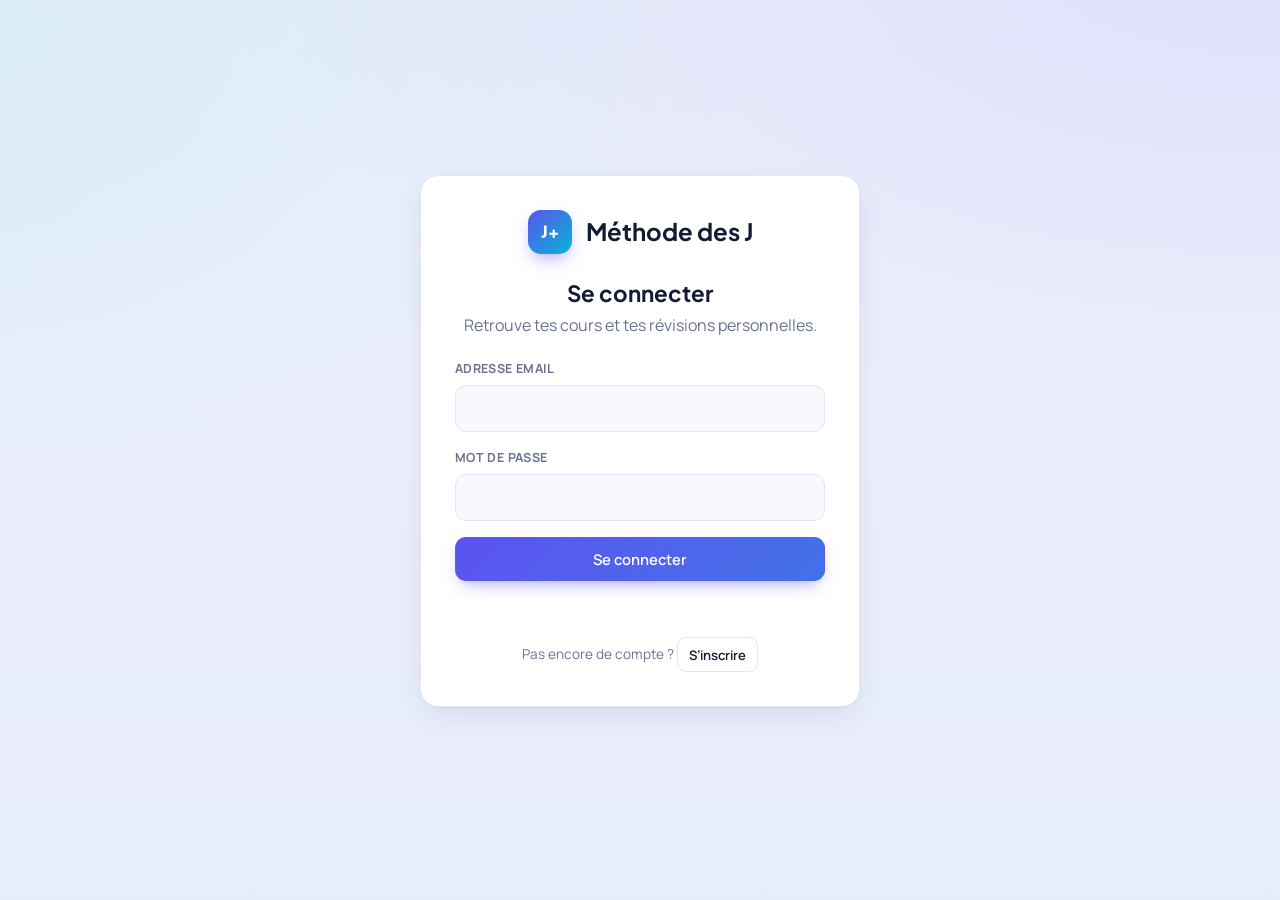
==== index.html @ d7f654e8 "Add files via upload" ====
<!DOCTYPE html>
<html lang="fr">
<head>
<meta charset="utf-8">
<meta name="viewport" content="width=device-width, initial-scale=1">
<meta name="color-scheme" content="light dark">
<meta name="description" content="Révise tes cours avec la méthode des J : J1, J3, J7, J14, J30, dans un espace personnel sécurisé.">
<title>Méthode des J — Planificateur de révisions</title>
<link rel="manifest" href="manifest.json">
<meta name="theme-color" content="#4f46e5">
<meta name="apple-mobile-web-app-capable" content="yes">
<meta name="apple-mobile-web-app-status-bar-style" content="default">
<meta name="apple-mobile-web-app-title" content="Méthode des J">
<link rel="apple-touch-icon" href="icon-192.png">
<link rel="icon" href="icon-192.png">
<style>
  /* ============ Fonts ============ */
  @import url('https://fonts.googleapis.com/css2?family=Plus+Jakarta+Sans:wght@400;500;600;700;800&family=Manrope:wght@400;500;600;700&display=swap');

  /* ============ Design tokens ============ */
  :root{
    --bg:#eef1f9;
    --bg-grad-a:#eef1fb;
    --bg-grad-b:#e7ecfb;
    --card:#ffffff;
    --card-soft:#f8f9fe;
    --ink:#141a33;
    --muted:#6b7290;
    --line:#e4e7f3;
    --brand:#5b53f0;
    --brand2:#06b6d4;
    --brand-ink:#ffffff;
    --brand-soft:#eeecff;
    --ok:#059669;
    --ok-bg:#d9f7ea;
    --warn:#b45309;
    --warn-bg:#fef1d6;
    --danger:#e11d48;
    --danger-bg:#ffe4e9;
    --radius:18px;
    --radius-sm:12px;
    --shadow:0 1px 2px rgba(30,32,80,.04), 0 10px 30px -8px rgba(30,32,80,.12);
    --shadow-lg:0 20px 45px -15px rgba(40,35,120,.28);
    --font-display:"Plus Jakarta Sans",system-ui,-apple-system,"Segoe UI",Roboto,Arial,sans-serif;
    --font-body:"Manrope",system-ui,-apple-system,"Segoe UI",Roboto,Arial,sans-serif;
  }

  [data-theme="dark"] {
    --bg:#0a0e1c; --bg-grad-a:#0a0e1c; --bg-grad-b:#121835; --card:#141a33; --card-soft:#181f3f;
    --ink:#eef0fb; --muted:#98a0c4; --line:#262e52;
    --brand:#8b85ff; --brand2:#22d3ee; --brand-ink:#0a0e1c; --brand-soft:#1c2350;
    --ok:#34d399; --ok-bg:#0d3a2c;
    --warn:#fbbf24; --warn-bg:#3a2a06;
    --danger:#fb7185; --danger-bg:#3d0f1e;
    --shadow:0 1px 2px rgba(0,0,0,.35), 0 14px 34px -10px rgba(0,0,0,.55);
    --shadow-lg:0 24px 55px -18px rgba(0,0,0,.65);
  }

  @media (prefers-color-scheme: dark){
    :root:not([data-theme="light"]):not([data-theme="examnight"]){
      --bg:#0a0e1c; --bg-grad-a:#0a0e1c; --bg-grad-b:#121835; --card:#141a33; --card-soft:#181f3f;
      --ink:#eef0fb; --muted:#98a0c4; --line:#262e52;
      --brand:#8b85ff; --brand2:#22d3ee; --brand-ink:#0a0e1c; --brand-soft:#1c2350;
      --ok:#34d399; --ok-bg:#0d3a2c;
      --warn:#fbbf24; --warn-bg:#3a2a06;
      --danger:#fb7185; --danger-bg:#3d0f1e;
      --shadow:0 1px 2px rgba(0,0,0,.35), 0 14px 34px -10px rgba(0,0,0,.55);
      --shadow-lg:0 24px 55px -18px rgba(0,0,0,.65);
    }
  }

  /* Thème "Nuit d'examen" — très sombre, presque sans bleu, tons chauds ambrés pour ménager les yeux tard le soir */
  [data-theme="examnight"] {
    --bg:#140f0a; --bg-grad-a:#140f0a; --bg-grad-b:#1d150d; --card:#201810; --card-soft:#281e13;
    --ink:#f4e6d2; --muted:#b39a7c; --line:#3a2c1c;
    --brand:#e8925a; --brand2:#e0b23a; --brand-ink:#1a0f05; --brand-soft:#3a2513;
    --ok:#9ac95a; --ok-bg:#243a12;
    --warn:#ffb54d; --warn-bg:#3d2705;
    --danger:#f0685f; --danger-bg:#3d1712;
    --shadow:0 1px 2px rgba(0,0,0,.4), 0 14px 34px -10px rgba(0,0,0,.6);
    --shadow-lg:0 24px 55px -18px rgba(0,0,0,.7);
  }

  /* ============ Base ============ */
  *{box-sizing:border-box}
  html,body{margin:0;padding:0}
  body{
    background:
      radial-gradient(1100px 520px at 100% -10%, color-mix(in srgb, var(--brand) 12%, transparent), transparent),
      radial-gradient(900px 500px at -10% 0%, color-mix(in srgb, var(--brand2) 10%, transparent), transparent),
      linear-gradient(180deg, var(--bg-grad-a), var(--bg-grad-b));
    background-attachment:fixed;
    color:var(--ink);
    font:16px/1.55 var(--font-body);
    -webkit-text-size-adjust:100%;
    min-height:100vh;
    overflow-x: hidden;
  }
  h1,h2,h3{margin:0;line-height:1.2;font-family:var(--font-display)}
  a{color:var(--brand)}
  .wrap{max-width:1100px;margin:0 auto;padding:20px}
  .card{
    background:var(--card);border:1px solid var(--line);border-radius:var(--radius);
    box-shadow:var(--shadow);padding:22px;margin-bottom:18px;
    transition:box-shadow .25s ease, transform .25s ease;
  }
  .muted{color:var(--muted)}
  .small{font-size:.85rem}
  .hide{display:none !important}

  /* ============ Header ============ */
  header.top{
    display:flex;flex-wrap:wrap;gap:12px;align-items:center;justify-content:space-between;
    padding:6px 4px 22px;
  }
  .brand{display:flex;align-items:center;gap:14px}
  .logo{
    width:44px;height:44px;border-radius:13px;flex:none;
    background:linear-gradient(135deg,var(--brand),var(--brand2));
    display:grid;place-items:center;color:#fff;font-weight:800;font-size:1.05rem;
    font-family:var(--font-display);
    box-shadow:0 8px 18px -6px color-mix(in srgb, var(--brand) 60%, transparent);
  }
  header.top h1{font-size:1.3rem;font-weight:800;letter-spacing:-.01em}
  header.top p{margin:2px 0 0;color:var(--muted);font-size:.88rem}

  /* ============ Buttons ============ */
  button{font:inherit;cursor:pointer}
  .btn{
    border:1px solid var(--line);background:var(--card);color:var(--ink);
    padding:.6rem 1rem;border-radius:11px;font-weight:600;font-size:.92rem;
    transition:.15s transform ease,.15s filter ease,.15s box-shadow ease,.15s background-color ease,.15s border-color ease;
  }
  .btn:hover{filter:brightness(.97);transform:translateY(-1px);box-shadow:0 6px 14px -8px rgba(20,20,50,.25)}
  .btn:active{transform:translateY(0px);box-shadow:none}
  .btn.primary{
    background:linear-gradient(135deg,var(--brand),color-mix(in srgb, var(--brand) 70%, var(--brand2)));
    color:var(--brand-ink);border-color:transparent;
    box-shadow:0 8px 18px -8px color-mix(in srgb, var(--brand) 65%, transparent);
  }
  .btn.primary:hover{filter:brightness(1.05)}
  .btn.ok{background:var(--ok);color:#fff;border-color:transparent}
  .btn.ghost{background:transparent;box-shadow:none}
  .btn.ghost:hover{background:var(--card-soft)}
  .btn.small{padding:.4rem .7rem;font-size:.82rem;border-radius:9px}
  .btn.danger{color:var(--danger);border-color:color-mix(in srgb, var(--danger) 35%, var(--line))}
  .btn.danger:hover{background:var(--danger-bg)}

  /* ============ Side Menu (refonte) ============ */
  .side-menu-overlay{
    position:fixed;inset:0;background:rgba(10,12,30,.55);backdrop-filter:blur(3px);z-index:1040;
    opacity:0;transition:opacity .3s ease;
  }
  .side-menu-overlay.show{opacity:1}

  .side-menu{
    position:fixed;top:0;left:0;bottom:0;width:308px;max-width:86vw;
    background:linear-gradient(180deg, color-mix(in srgb, var(--brand) 8%, var(--card)), var(--card) 210px);
    border-right:1px solid var(--line);
    z-index:1050;transform:translateX(-100%);transition:transform .32s cubic-bezier(.4,0,.2,1);
    display:flex;flex-direction:column;box-shadow:var(--shadow-lg);
  }
  .side-menu.open{transform:translateX(0)}

  .side-menu-header{display:flex;justify-content:space-between;align-items:center;gap:10px;padding:18px 16px 12px}
  .side-menu-header .menu-brand{display:flex;align-items:center;gap:10px;font-family:var(--font-display);font-weight:800;font-size:1rem}
  .side-menu-header .logo{width:34px;height:34px;border-radius:11px;font-size:.85rem}

  .menu-user{
    display:flex;align-items:center;gap:11px;margin:0 16px 12px;padding:10px 12px;
    border:1px solid var(--line);border-radius:14px;background:var(--card-soft);
  }
  .menu-avatar{
    width:36px;height:36px;border-radius:50%;flex:none;display:grid;place-items:center;
    background:linear-gradient(135deg,var(--brand),var(--brand2));color:#fff;
    font-weight:800;font-family:var(--font-display);
  }
  .menu-user-meta{min-width:0}
  .menu-user-role{font-size:.66rem;font-weight:800;letter-spacing:.08em;text-transform:uppercase;color:var(--muted)}

  .side-menu-content{padding:0 14px 10px;display:flex;flex-direction:column;gap:4px;overflow-y:auto;flex:1}
  .menu-section-label{
    font-size:.66rem;font-weight:800;letter-spacing:.1em;text-transform:uppercase;color:var(--muted);
    margin:14px 0 4px;padding-left:8px;
  }
  .side-menu-content .menu-section-label:first-child{margin-top:2px}

  .menu-btn{
    width:100%;text-align:left;display:flex;align-items:center;justify-content:flex-start;gap:11px;
    padding:10px 11px;border-radius:12px;border-color:transparent;background:transparent;
    font-weight:600;font-size:.93rem;box-shadow:none;
  }
  .menu-btn:hover{background:var(--card-soft);border-color:var(--line);transform:none;filter:none;box-shadow:none}
  .menu-btn:active{transform:scale(.99)}
  .menu-btn[disabled]{opacity:.6;cursor:default}
  .menu-btn.primary{
    background:linear-gradient(135deg,var(--brand),color-mix(in srgb,var(--brand) 70%,var(--brand2)));
    color:var(--brand-ink);border-color:transparent;
  }
  .menu-btn.primary:hover{filter:brightness(1.05);border-color:transparent}
  /* Les libellés/icônes ne doivent jamais intercepter le clic (boutons gérés par délégation) */
  .menu-btn > span{pointer-events:none}
  .menu-icon{
    flex:none;width:30px;height:30px;border-radius:9px;display:grid;place-items:center;
    background:var(--brand-soft);font-size:.95rem;line-height:1;
  }
  .menu-btn.primary .menu-icon{background:rgba(255,255,255,.22)}
  .menu-label{flex:1;min-width:0;overflow:hidden;text-overflow:ellipsis;white-space:nowrap}
  .menu-pill{
    flex:none;font-size:.64rem;font-weight:800;padding:.15rem .5rem;border-radius:999px;
    background:var(--line);color:var(--muted);letter-spacing:.02em;
  }
  .menu-pill.warn{background:var(--warn-bg);color:var(--warn)}
  .side-menu-footer{padding:10px 14px 18px;border-top:1px solid var(--line)}
  .menu-divider{border:none;border-top:1px solid var(--line);margin:8px 0}

  /* ============ Mode vacances / pause ============ */
  .vacation-banner{
    display:flex;align-items:center;gap:14px;flex-wrap:wrap;
    border:1px solid transparent;border-radius:var(--radius);
    background:linear-gradient(135deg,var(--warn-bg),color-mix(in srgb,var(--warn-bg) 50%,var(--card)));
    color:var(--warn);padding:14px 16px;margin-bottom:18px;box-shadow:var(--shadow);
  }
  .vacation-banner .vac-emoji{font-size:1.6rem;line-height:1}
  .vacation-banner .vac-text{flex:1;min-width:180px}
  .vacation-banner .vac-title{font-family:var(--font-display);font-weight:800;font-size:1rem}
  .vacation-banner .vac-sub{font-size:.85rem;font-weight:600;opacity:.92}
  .vac-modal-card{max-width:440px;text-align:left}
  .vac-info{
    border:1px solid var(--line);background:var(--card-soft);border-radius:var(--radius-sm);
    padding:12px 14px;font-size:.85rem;color:var(--muted);line-height:1.55;
  }
  .vac-active-box{
    background:var(--warn-bg);color:var(--warn);border-radius:var(--radius-sm);
    padding:14px;font-weight:700;margin-bottom:14px;line-height:1.5;
  }

  /* ============ Form ============ */
  form{display:grid;gap:14px;grid-template-columns:repeat(auto-fit,minmax(180px,1fr));align-items:end}
  label{display:block;font-size:.78rem;font-weight:700;color:var(--muted);margin-bottom:6px;text-transform:uppercase;letter-spacing:.03em}
  input[type=text],input[type=email],input[type=password],input[type=date],input[type=url],input[type=number],textarea,select{
    width:100%;padding:.65rem .8rem;border:1.5px solid var(--line);border-radius:11px;
    background:var(--card-soft);color:var(--ink);font:inherit;
    transition:border-color .15s ease, background-color .15s ease;
  }
  input[type=text]:hover,input[type=email]:hover,input[type=password]:hover,input[type=date]:hover,input[type=url]:hover,textarea:hover,select:hover{border-color:color-mix(in srgb, var(--brand) 35%, var(--line))}
  input:focus,textarea:focus,select:focus,button:focus-visible{outline:2px solid var(--brand);outline-offset:2px;border-color:var(--brand)}
  .form-actions{grid-column:1/-1;display:flex;gap:10px;flex-wrap:wrap}

  /* ============ Stats ============ */
  .stats{display:grid;grid-template-columns:repeat(auto-fit,minmax(140px,1fr));gap:12px}
  .stat{
    padding:14px 16px;border:1px solid var(--line);border-radius:var(--radius-sm);background:var(--card-soft);
    transition:transform .2s ease;
  }
  .stat:hover{transform:translateY(-2px)}
  .stat b{display:block;font-size:1.7rem;font-family:var(--font-display);font-weight:800;
    background:linear-gradient(135deg,var(--brand),var(--brand2));-webkit-background-clip:text;background-clip:text;color:transparent}
  .stat span{font-size:.8rem;color:var(--muted);font-weight:600}
  .stat.stat-accent{background:var(--brand-soft);border-color:transparent}
  .stat.stat-accent b{background:linear-gradient(135deg,var(--ok),var(--brand2));-webkit-background-clip:text;background-clip:text;color:transparent}

  .progress-bar-wrap{margin-top:16px;background:var(--card-soft);border-radius:999px;height:11px;overflow:hidden;border:1px solid var(--line)}
  .progress-bar-fill{background:linear-gradient(90deg,var(--brand),var(--brand2));height:100%;width:0%;transition:width .5s cubic-bezier(.4,0,.2,1);border-radius:999px}

  .weekly-goal{margin-top:18px;padding-top:16px;border-top:1px solid var(--line)}
  .weekly-goal-head{display:flex;flex-wrap:wrap;gap:8px;align-items:center;justify-content:space-between;font-size:.92rem;font-weight:600}
  input.weekly-goal-input{width:64px;display:inline-block;padding:.25rem .4rem;text-align:center;font-weight:700}

  /* ============ Sections & lists ============ */
  .section-head{display:flex;flex-wrap:wrap;gap:10px;align-items:center;justify-content:space-between;margin-bottom:14px}
  .section-head h2{font-size:1.08rem;font-weight:800;letter-spacing:-.01em}

  .item{
    display:flex;flex-wrap:wrap;gap:10px;align-items:center;justify-content:space-between;
    padding:13px 14px;border:1px solid var(--line);border-radius:var(--radius-sm);margin-bottom:10px;background:var(--card-soft);
    transition:transform .2s ease, opacity .2s ease, background-color .3s ease, box-shadow .2s ease;
  }
  .item:hover{box-shadow:0 6px 16px -10px rgba(20,20,60,.25)}
  .item.just-done{
    animation: pulseDone .4s ease;
    background-color: var(--ok-bg);
  }
  @keyframes pulseDone{
    0%{ transform: scale(1); }
    50%{ transform: scale(1.02); }
    100%{ transform: scale(1); }
  }

  .item.done{opacity:.7}
  .item .title{font-weight:700}
  .item .sub{color:var(--muted);font-size:.85rem;display:flex;align-items:center;gap:6px;flex-wrap:wrap;margin-top:3px}
  .item .actions{display:flex;gap:8px;flex-wrap:wrap}

  .tag{
    display:inline-block;padding:3px 9px;border-radius:999px;font-size:.72rem;font-weight:800;
    background:var(--line);color:var(--ink);letter-spacing:.01em;
  }
  .tag.today{background:linear-gradient(135deg,var(--brand),var(--brand2));color:var(--brand-ink)}
  .tag.over{background:var(--danger-bg);color:var(--danger)}
  .tag.done{background:var(--ok-bg);color:var(--ok)}
  .tag.subject{background:var(--brand-soft);border:1px solid transparent;color:var(--brand);font-weight:700}
  .tag.diff-easy{background:var(--ok-bg);color:var(--ok)}
  .tag.diff-hard{background:var(--danger-bg);color:var(--danger)}

  .resource-link{
    display:inline-flex;align-items:center;gap:4px;font-size:.8rem;color:var(--brand);font-weight:600;
    text-decoration:none;background:var(--brand-soft);padding:3px 8px;border-radius:8px;border:1px solid transparent;
  }
  .resource-link:hover{filter:brightness(.96)}

  .empty{
    border:1.5px dashed var(--line);border-radius:var(--radius-sm);padding:26px 18px;text-align:center;color:var(--muted);
    background:var(--card-soft);font-weight:600;
  }

  /* ============ Course rows & Notes ============ */
  .course{border:1px solid var(--line);border-radius:var(--radius-sm);padding:14px;margin-bottom:14px;background:var(--card-soft);transition:box-shadow .2s ease}
  .course:hover{box-shadow:0 8px 20px -12px rgba(20,20,60,.25)}
  .course:last-child{margin-bottom:0}
  .course-head{display:flex;flex-wrap:wrap;gap:10px;align-items:center;justify-content:space-between}
  .schedule{display:flex;flex-wrap:wrap;gap:8px;margin-top:12px}
  .slot{
    display:flex;flex-direction:column;gap:2px;min-width:104px;
    border:1px solid var(--line);border-radius:11px;padding:8px 10px;background:var(--card);
    transition:transform .15s ease, box-shadow .15s ease;
  }
  .slot:hover{transform:translateY(-2px);box-shadow:0 6px 14px -8px rgba(20,20,60,.25)}
  .slot b{font-size:.72rem;letter-spacing:.03em;text-transform:uppercase;color:var(--muted)}
  .slot span{font-size:.82rem;color:var(--ink);font-weight:600}
  .slot.done{background:var(--ok-bg);border-color:transparent}
  .slot.done b,.slot.done span{color:var(--ok)}
  .slot.today{background:linear-gradient(135deg,var(--brand),var(--brand2));border-color:transparent}
  .slot.today b,.slot.today span{color:var(--brand-ink)}
  .slot.over{background:var(--danger-bg);border-color:transparent}
  .slot.over b,.slot.over span{color:var(--danger)}
  .slot button{margin-top:4px}

  .course-notes-box {
    margin-top: 12px;
  }
  .course-notes-box textarea {
    resize: vertical;
    min-height: 54px;
    font-size: 0.85rem;
  }

  /* ============ Heatmap d'activité ============ */
  .heatmap{
    display:grid;
    grid-template-rows:repeat(7,1fr);
    grid-auto-flow:column;
    grid-auto-columns:16px;
    gap:4px;
    overflow-x:auto;
    padding-bottom:6px;
  }
  .heatmap-cell{
    width:16px;height:16px;border-radius:5px;
    background:var(--card-soft);border:1px solid var(--line);
    transition:transform .12s ease;
    display:inline-block;
  }
  .heatmap-cell:hover{transform:scale(1.25)}
  .heatmap-cell.lvl-0{background:var(--card-soft)}
  .heatmap-cell.lvl-1{background:color-mix(in srgb, var(--ok) 25%, var(--card-soft));border-color:transparent}
  .heatmap-cell.lvl-2{background:color-mix(in srgb, var(--ok) 50%, var(--card-soft));border-color:transparent}
  .heatmap-cell.lvl-3{background:color-mix(in srgb, var(--ok) 75%, var(--card-soft));border-color:transparent}
  .heatmap-cell.lvl-4{background:var(--ok);border-color:transparent}
  .heatmap-legend{display:flex;align-items:center;gap:4px;margin-top:4px}
  .heatmap-legend .heatmap-cell{width:12px;height:12px}

  /* Variante de couleur pour la heatmap du temps Pomodoro (même grille, teinte "brand") */
  .heatmap-cell.pomo-lvl-0{background:var(--card-soft)}
  .heatmap-cell.pomo-lvl-1{background:color-mix(in srgb, var(--brand) 25%, var(--card-soft));border-color:transparent}
  .heatmap-cell.pomo-lvl-2{background:color-mix(in srgb, var(--brand) 50%, var(--card-soft));border-color:transparent}
  .heatmap-cell.pomo-lvl-3{background:color-mix(in srgb, var(--brand) 75%, var(--card-soft));border-color:transparent}
  .heatmap-cell.pomo-lvl-4{background:var(--brand);border-color:transparent}

  /* ============ Accordéon (menu déroulant) — case Activité ============ */
  .accordion{padding:0;overflow:hidden}
  .accordion > .accordion-summary{
    cursor:pointer;list-style:none;padding:22px;margin:0;
    display:flex;align-items:center;gap:10px;flex-wrap:wrap;
  }
  .accordion > .accordion-summary h2{flex:1;min-width:120px}
  .accordion > .accordion-summary::-webkit-details-marker{display:none}
  .accordion > .accordion-summary::marker{content:""}
  .accordion > .accordion-summary:hover{background:var(--card-soft)}
  .accordion-chevron{
    flex:none;color:var(--muted);font-size:1.1rem;line-height:1;
    transition:transform .2s ease;
  }
  .accordion[open] .accordion-chevron{transform:rotate(180deg)}
  .accordion-body{padding:0 22px 22px}
  .activity-block + .activity-block{margin-top:20px;padding-top:18px;border-top:1px solid var(--line)}
  .activity-block h3{font-size:.95rem;font-weight:800;letter-spacing:-.01em}

  /* ============ Calendrier en temps réel & Événements ============ */
  .calendar-grid {
    display: grid;
    grid-template-columns: repeat(7, minmax(0, 1fr));
    gap: 8px;
  }
  .cal-day-cell {
    border: 1px solid var(--line);
    border-radius: var(--radius-sm);
    padding: 8px;
    background: var(--card-soft);
    min-height: 88px;
    text-align: left;
    transition:border-color .15s ease;
  }
  .cal-day-cell.is-today {
    border-color: var(--brand);
    box-shadow: 0 0 0 2px color-mix(in srgb, var(--brand) 35%, transparent);
    background:var(--brand-soft);
  }
  .cal-badge {
    font-size: 10px;
    font-weight:600;
    background: var(--card);
    border: 1px solid var(--line);
    padding: 2px 5px;
    border-radius: 6px;
    margin-top: 3px;
    display: block;
    overflow: hidden;
    text-overflow: ellipsis;
    white-space: nowrap;
  }
  .cal-badge.special {
    background: var(--warn-bg);
    color: var(--warn);
    border-color: transparent;
    font-weight: 800;
  }

  /* Modal style */
  .modal-overlay {
    position: fixed; inset: 0; background: rgba(10,12,30,0.55); backdrop-filter: blur(3px);
    display: grid; place-items: center; z-index: 1000; padding: 16px;
    animation: fadeIn .15s ease;
  }
  @keyframes fadeIn{ from{opacity:0} to{opacity:1} }
  .modal-card {
    background: var(--card); border: 1px solid var(--line);
    border-radius: var(--radius); padding: 22px; width: 100%; max-width: 420px;
    box-shadow: var(--shadow-lg);
    animation: modalPop .2s cubic-bezier(.4,0,.2,1);
  }
  @keyframes modalPop{ from{opacity:0; transform:translateY(8px) scale(.98)} to{opacity:1; transform:translateY(0) scale(1)} }

  .filters{display:flex;flex-wrap:wrap;gap:8px;align-items:center}
  input.search-input{flex:1 1 200px;width:auto;min-width:160px;max-width:320px;padding:.5rem .8rem;margin:0}

  .confirm-modal-card{max-width:380px;text-align:left}
  .chip{
    border:1px solid var(--line);background:var(--card);color:var(--muted);
    padding:.35rem .8rem;border-radius:999px;font-size:.8rem;font-weight:700;
    transition:.15s all ease;
  }
  .chip:hover{border-color:color-mix(in srgb, var(--brand) 40%, var(--line))}
  .chip[aria-pressed="true"]{background:linear-gradient(135deg,var(--brand),var(--brand2));color:var(--brand-ink);border-color:transparent}

  .toolbar{display:flex;flex-wrap:wrap;gap:10px;align-items:center}
  .notif-status{font-size:.85rem;color:var(--muted)}
  footer{color:var(--muted);font-size:.85rem;padding:14px 0 32px;text-align:center}

  .auth-screen{
    min-height:100vh;display:grid;place-items:center;padding:24px;
  }
  .auth-card{width:min(440px,100%);padding:34px}
  .auth-card .brand{justify-content:center;margin-bottom:26px}
  .auth-card form{display:grid;grid-template-columns:1fr;gap:16px}
  .auth-card h2{text-align:center;margin-bottom:6px;font-size:1.4rem}
  .auth-card .auth-intro{text-align:center;margin:0 0 22px}
  .auth-switch{text-align:center;margin:20px 0 0}
  .auth-message{min-height:24px;text-align:center;margin:12px 0 0;color:var(--danger);font-weight:600}
  .user-email{max-width:190px;overflow:hidden;text-overflow:ellipsis;white-space:nowrap}

  /* ============ Pomodoro ============ */
  .pomo-card{max-width:340px;text-align:center;position:relative;overflow:hidden;transition:box-shadow .4s ease}
  .pomo-mode{font-weight:800;font-size:.85rem;letter-spacing:.06em;text-transform:uppercase;color:var(--muted);margin-bottom:8px;position:relative;z-index:2}
  .pomo-ring-wrap{position:relative;width:220px;height:220px;margin:4px auto 6px;display:grid;place-items:center}
  .pomo-ring-wrap svg{position:absolute;inset:0;width:100%;height:100%;transform:rotate(-90deg)}
  .pomo-ring-bg{fill:none;stroke:var(--line);stroke-width:8}
  .pomo-ring-progress{
    fill:none;stroke-width:8;stroke-linecap:round;
    stroke:var(--brand);
    transition:stroke-dashoffset .35s linear, stroke .3s ease;
    filter:drop-shadow(0 0 6px color-mix(in srgb, var(--brand) 55%, transparent));
  }
  .pomo-time{font-size:3.6rem;font-weight:800;font-variant-numeric:tabular-nums;margin:6px 0 4px;transition:color .3s ease;font-family:var(--font-display);position:relative;z-index:2}
  .pomo-time.work{color:var(--brand)}
  .pomo-time.short-break{color:var(--ok)}
  .pomo-time.long-break{color:var(--warn)}
  .pomo-ring-wrap.short-break .pomo-ring-progress{stroke:var(--ok);filter:drop-shadow(0 0 6px color-mix(in srgb, var(--ok) 55%, transparent))}
  .pomo-ring-wrap.long-break .pomo-ring-progress{stroke:var(--warn);filter:drop-shadow(0 0 6px color-mix(in srgb, var(--warn) 55%, transparent))}
  .pomo-cycles{color:var(--muted);font-size:.85rem;margin-bottom:18px;font-weight:600;position:relative;z-index:2}

  /* Halo tournant + pulsation quand le minuteur tourne */
  .pomo-card.pomo-running::before{
    content:"";position:absolute;inset:-60%;z-index:0;pointer-events:none;
    background:conic-gradient(from 0deg, var(--brand), var(--brand2), var(--ok), var(--brand));
    opacity:.16;animation:pomoSpin 6s linear infinite;
  }
  [data-theme="dark"] .pomo-card.pomo-running::before, [data-theme="examnight"] .pomo-card.pomo-running::before{ opacity:.28; }
  .pomo-card.pomo-running .pomo-ring-wrap{animation:pomoPulse 1.6s ease-in-out infinite}
  @keyframes pomoSpin{ from{ transform:rotate(0deg);} to{ transform:rotate(360deg);} }
  @keyframes pomoPulse{
    0%,100%{ transform:scale(1); }
    50%{ transform:scale(1.035); }
  }
  .pomo-controls{display:flex;gap:8px;justify-content:center;margin-bottom:20px;flex-wrap:wrap}
  .pomo-settings{display:grid;grid-template-columns:1fr 1fr;gap:12px;text-align:left;border-top:1px solid var(--line);padding-top:16px}
  .pomo-settings label{font-size:.72rem;color:var(--muted);display:block;margin-bottom:4px}
  .pomo-settings input{width:100%}
  .pomo-title-field{margin-bottom:14px}
  .pomo-title-field input{width:100%;text-align:center;font-weight:600}
  .sr-only{position:absolute;width:1px;height:1px;padding:0;margin:-1px;overflow:hidden;clip:rect(0,0,0,0);white-space:nowrap;border:0}

  /* ============ Mini-widget Pomodoro flottant ============ */
  .pomo-mini{
    position:fixed; right:18px; bottom:18px; z-index:1010;
    display:flex; flex-direction:column; align-items:center; justify-content:center; gap:0;
    width:64px; height:64px; border-radius:50%; border:none; padding:0;
    background:var(--card); color:var(--ink);
    box-shadow:var(--shadow-lg); border:2px solid var(--brand);
    cursor:pointer; transition:transform .18s ease, box-shadow .18s ease;
  }
  .pomo-mini:hover{ transform:translateY(-2px) scale(1.04); }
  .pomo-mini:active{ transform:translateY(0) scale(.98); }
  .pomo-mini.short-break{ border-color:var(--ok); }
  .pomo-mini.long-break{ border-color:var(--warn); }
  .pomo-mini.pomo-mini-running{ animation:pomoMiniPulse 1.8s ease-in-out infinite; }
  @keyframes pomoMiniPulse{
    0%,100%{ box-shadow:var(--shadow-lg), 0 0 0 0 color-mix(in srgb, var(--brand) 35%, transparent); }
    50%{ box-shadow:var(--shadow-lg), 0 0 0 8px transparent; }
  }
  .pomo-mini-emoji{ font-size:1.05rem; line-height:1; }
  .pomo-mini-time{ font-size:.66rem; font-weight:800; font-variant-numeric:tabular-nums; font-family:var(--font-display); margin-top:1px; }
  @media (max-width:560px){
    .pomo-mini{ width:56px; height:56px; right:14px; bottom:14px; }
    .pomo-mini-emoji{ font-size:.95rem; }
    .pomo-mini-time{ font-size:.6rem; }
  }

  /* ============ Modale d'alerte Pomodoro (pause / fin) ============ */
  .pomo-alert-card{ max-width:380px; text-align:center; }
  .pomo-alert-emoji{ font-size:2.6rem; margin-bottom:6px; }
  .pomo-alert-card h2{ font-size:1.15rem; margin-bottom:6px; }
  .pomo-alert-card p{ margin:0; }

  /* ============ Historique Pomodoro ============ */
  .pomo-history-list{ display:flex; flex-direction:column; gap:8px; max-height:340px; overflow-y:auto; }
  .pomo-history-empty{ color:var(--muted); font-size:.9rem; text-align:center; padding:18px 0; }
  .pomo-history-item{
    display:flex; align-items:center; justify-content:space-between; gap:10px;
    padding:10px 12px; border:1px solid var(--line); border-radius:var(--radius-sm); background:var(--card-soft);
  }
  .pomo-history-item .pomo-history-type{ display:flex; align-items:center; gap:8px; font-weight:700; font-size:.88rem; }
  .pomo-history-item .pomo-history-when{ font-size:.78rem; color:var(--muted); }
  .pomo-history-badge{
    font-size:.72rem; font-weight:800; padding:.2rem .55rem; border-radius:999px;
    background:var(--brand-soft); color:var(--brand);
  }
  .pomo-history-badge.short-break, .pomo-history-badge.long-break{ background:var(--ok-bg); color:var(--ok); }
  .pomo-history-badge.long-break{ background:var(--warn-bg); color:var(--warn); }

  /* ============ Flashcards ============ */
  .flash-modal-card{max-width:480px;text-align:left}
  .flash-tabs{display:flex;gap:8px;margin-bottom:14px}
  .flash-tabs .chip{flex:1;text-align:center}
  .flash-empty{border:1.5px dashed var(--line);border-radius:var(--radius-sm);padding:22px 14px;text-align:center;color:var(--muted);font-weight:600;font-size:.9rem}
  .flash-import-row{display:flex;justify-content:flex-end;margin-bottom:8px}
  .flash-import-hint{font-size:.74rem;color:var(--muted);margin:0 0 14px;line-height:1.5}
  .flash-import-hint code{background:var(--card-soft);padding:.05rem .32rem;border-radius:4px;font-size:.72rem}

  .flash-progress{display:flex;justify-content:space-between;align-items:center;margin-bottom:10px;font-size:.8rem;color:var(--muted);font-weight:700}
  .flash-stage{perspective:1200px;height:200px;margin-bottom:14px;touch-action:pan-y}
  .flash-card{position:relative;width:100%;height:100%;cursor:pointer;transform-style:preserve-3d;transition:transform .45s cubic-bezier(.4,0,.2,1);touch-action:pan-y}
  .flash-card.flipped{transform:rotateY(180deg)}
  .flash-face{
    position:absolute;inset:0;backface-visibility:hidden;border-radius:var(--radius-sm);
    border:1px solid var(--line);background:var(--card-soft);
    display:flex;flex-direction:column;align-items:center;justify-content:center;
    padding:20px;text-align:center;gap:8px;overflow-y:auto;
  }
  .flash-face .flash-label{font-size:.7rem;font-weight:800;letter-spacing:.05em;text-transform:uppercase;color:var(--muted)}
  .flash-face .flash-text{font-size:1.05rem;font-weight:700;line-height:1.4;white-space:pre-wrap}
  .flash-face.back{transform:rotateY(180deg);background:var(--brand-soft)}
  .flash-face.back .flash-text{color:var(--brand);font-weight:600}
  .flash-hint{text-align:center;color:var(--muted);font-size:.78rem;margin:-6px 0 14px}
  .flash-review-controls{display:flex;gap:8px;justify-content:center;margin-bottom:4px;flex-wrap:wrap}
  .flash-mastery-badge{font-size:.72rem;font-weight:700;color:var(--muted)}
  .flash-grade-controls{display:flex;gap:8px;flex-wrap:wrap;justify-content:center;margin-bottom:14px}
  .flash-grade-btn{flex:1;min-width:90px;max-width:150px;font-weight:800}

  .flash-list{display:flex;flex-direction:column;gap:8px;max-height:280px;overflow-y:auto;margin-bottom:14px}
  .flash-list-item{border:1px solid var(--line);border-radius:var(--radius-sm);padding:10px 12px;background:var(--card-soft)}
  .flash-list-item .flash-q{font-weight:700;font-size:.88rem}
  .flash-list-item .flash-a{color:var(--muted);font-size:.82rem;margin-top:2px}
  .flash-list-item .flash-meta{color:var(--muted);font-size:.72rem;margin-top:6px;font-weight:600}
  .flash-list-item .actions{display:flex;gap:6px;margin-top:8px}
  .flash-form{display:grid;gap:10px;border-top:1px solid var(--line);padding-top:14px}

  .course-flash-btn{position:relative}

  /* ============ Sprint avant contrôle ============ */
  .sprint-modal-card{max-width:480px;text-align:left}
  .sprint-form-grid{display:grid;gap:14px}
  .sprint-summary{border:1px solid var(--line);border-radius:var(--radius-sm);background:var(--brand-soft);padding:14px;margin-bottom:16px}
  .sprint-summary-title{font-family:var(--font-display);font-weight:800;font-size:1.05rem;color:var(--brand)}
  .sprint-summary-meta{color:var(--muted);font-size:.82rem;margin-top:4px;font-weight:600}
  .sprint-plan{display:flex;flex-direction:column;gap:10px;max-height:420px;overflow-y:auto}
  .sprint-day{border:1px solid var(--line);border-radius:var(--radius-sm);padding:12px 14px;background:var(--card-soft)}
  .sprint-day-head{display:flex;justify-content:space-between;align-items:center;margin-bottom:4px}
  .sprint-day-date{font-size:.72rem;font-weight:800;text-transform:uppercase;letter-spacing:.03em;color:var(--muted)}
  .sprint-day-title{font-family:var(--font-display);font-weight:800;font-size:.95rem;margin-bottom:6px}
  .sprint-day-tasks{margin:0;padding-left:20px;color:var(--ink);font-size:.86rem;line-height:1.6}
  .sprint-day-tasks li{margin-bottom:2px}

  /* ============ Récap du jour ============ */
  .recap-modal-card{max-width:360px;text-align:center}
  .recap-body{text-align:left}
  .recap-date{text-align:center;color:var(--muted);font-weight:700;font-size:.86rem;margin:0 0 6px;text-transform:capitalize}
  .recap-stats{display:flex;flex-direction:column}
  .recap-stat{display:flex;align-items:center;gap:12px;font-size:.95rem;padding:12px 4px;border-bottom:1px solid var(--line)}
  .recap-stat:last-child{border-bottom:none}
  .recap-stat b{font-family:var(--font-display);font-size:1.15rem}
  .recap-icon{font-size:1.4rem;line-height:1;width:1.6em;text-align:center;flex-shrink:0}
  .recap-line{display:flex;align-items:center;gap:10px;font-size:1rem;padding:12px 4px;border-bottom:1px solid var(--line)}
  .recap-line:last-child{border-bottom:none}
  .recap-line b{font-family:var(--font-display);font-size:1.15rem}
  .recap-empty{color:var(--muted);text-align:center;padding:14px 4px;font-weight:600}
  .recap-msg{text-align:center;color:var(--brand);font-weight:700;font-size:.9rem;margin:14px 0 2px}

  /* ============ Modale Explication ============ */
  .info-modal-card{max-width:640px;max-height:82vh;overflow-y:auto;text-align:left}
  .info-modal-card h3{margin:20px 0 6px;font-size:1.02rem;font-weight:800}
  .info-modal-card h3:first-of-type{margin-top:6px}
  .info-modal-card p, .info-modal-card li{color:var(--ink);font-size:.94rem;line-height:1.6}
  .info-modal-card ul{margin:4px 0;padding-left:20px}
  .info-modal-card .info-source{margin-top:18px;padding-top:14px;border-top:1px solid var(--line);font-size:.82rem;color:var(--muted)}

  /* ============ Toast & Confettis ============ */
  #toasts{position:fixed;left:0;right:0;bottom:20px;display:grid;gap:8px;justify-items:center;pointer-events:none;padding:0 12px;z-index:999}
  .toast{
    background:var(--ink);color:var(--bg);padding:.65rem 1rem;border-radius:11px;font-size:.9rem;font-weight:600;
    box-shadow:var(--shadow-lg);max-width:90vw;animation: fadeInUp .25s ease;
  }
  @keyframes fadeInUp{
    from{ opacity:0; transform:translateY(10px); }
    to{ opacity:1; transform:translateY(0); }
  }

  ::-webkit-scrollbar{width:10px;height:10px}
  ::-webkit-scrollbar-track{background:transparent}
  ::-webkit-scrollbar-thumb{background:var(--line);border-radius:999px}

  @media (max-width:560px){
    .wrap{padding:14px}
    .card{padding:16px}
    .item{align-items:flex-start}
    .item .actions{width:100%}
    .slot{flex:1 1 44%}
    .calendar-grid { grid-template-columns: repeat(1, minmax(0, 1fr)); }
    .pomo-time{font-size:3rem}
    .pomo-ring-wrap{width:180px;height:180px}
    .flash-stage{height:220px}
  }
</style>
</head>
<body>
<div id="bootErrorBanner" style="display:none;position:fixed;inset:0;z-index:9999;background:#1c0d14;color:#ffe4e9;font:600 15px/1.5 system-ui,sans-serif;padding:24px;text-align:center;">
  <div style="max-width:480px;margin:15vh auto 0;">
    ⚠️ L'application n'a pas pu se charger.<br><br>
    Le plus souvent, ça arrive quand la page est ouverte directement en double-cliquant sur le fichier (adresse commençant par <code>file://</code>) au lieu d'être ouverte via son adresse web (<code>http://</code> ou <code>https://</code>), ou quand la connexion internet est coupée : la page a besoin du réseau pour charger la partie « comptes et sauvegarde ».<br><br>
    Ouvre plutôt l'adresse en ligne du site (ou lance un petit serveur local si tu testes le fichier), puis recharge la page.
  </div>
</div>
<script>
  // Garde-fou : si le module principal (comptes/sauvegarde) n'a pas démarré après
  // quelques secondes, on affiche un message clair plutôt qu'une page muette.
  setTimeout(function(){
    if (!window.__appBooted) {
      var b = document.getElementById("bootErrorBanner");
      if (b) b.style.display = "block";
    }
  }, 6000);
</script>
<main id="authScreen" class="auth-screen">
  <section class="card auth-card" aria-labelledby="authTitle">
    <div class="brand"><div class="logo" aria-hidden="true">J+</div><h1>Méthode des J</h1></div>
    <h2 id="authTitle">Se connecter</h2>
    <p id="authIntro" class="auth-intro muted">Retrouve tes cours et tes révisions personnelles.</p>
    <form id="authForm">
      <div><label for="authEmail">Adresse email</label><input id="authEmail" type="email" autocomplete="email" required></div>
      <div><label for="authPassword">Mot de passe</label><input id="authPassword" type="password" autocomplete="current-password" minlength="6" required></div>
      <button id="authSubmit" type="submit" class="btn primary">Se connecter</button>
    </form>
    <p id="authMessage" class="auth-message small" role="status" aria-live="polite"></p>
    <p class="auth-switch small muted"><span id="authSwitchText">Pas encore de compte ?</span> <button id="authSwitch" class="btn ghost small" type="button">S’inscrire</button></p>
  </section>
</main>
<div id="appShell" class="wrap hide">

  <header class="top">
    <div class="brand">
      <button id="menuToggle" class="btn ghost" aria-label="Ouvrir le menu" style="font-size: 1.3rem; padding: 0.2rem 0.6rem;">☰</button>
      <div class="logo" aria-hidden="true">J+</div>
      <div>
        <h1>Méthode des J</h1>
        <p id="todayLabel">—</p>
      </div>
    </div>
  </header>

  <!-- ============ MENU LATÉRAL ============ -->
  <div id="sideMenuOverlay" class="side-menu-overlay hide"></div>
  <nav id="sideMenu" class="side-menu" aria-label="Menu principal">
    <div class="side-menu-header">
      <div class="menu-brand"><div class="logo" aria-hidden="true">J+</div><span>Méthode des J</span></div>
      <button id="closeMenuBtn" class="btn ghost small" aria-label="Fermer le menu">✕</button>
    </div>

    <div class="menu-user">
      <div class="menu-avatar" id="userAvatar" aria-hidden="true">?</div>
      <div class="menu-user-meta">
        <div class="menu-user-role">Connecté</div>
        <span id="userEmail" class="small muted user-email"></span>
      </div>
    </div>

    <div class="side-menu-content">
      <div class="menu-section-label">Travailler</div>
      <button id="openPomoBtn" class="btn menu-btn"><span class="menu-icon">🍅</span><span class="menu-label">Pomodoro</span></button>
      <button id="openSprintBtn" class="btn menu-btn"><span class="menu-icon">🏁</span><span class="menu-label">Sprint avant contrôle</span></button>
      <button id="openDailyRecapBtn" class="btn menu-btn"><span class="menu-icon">📅</span><span class="menu-label">Récap du jour</span></button>

      <div class="menu-section-label">Planning</div>
      <button id="openEventModalBtn" class="btn menu-btn primary"><span class="menu-icon">📌</span><span class="menu-label">Ajouter un événement</span></button>
      <button id="openVacationBtn" class="btn menu-btn"><span class="menu-icon">🌴</span><span class="menu-label">Mode vacances / pause</span><span class="menu-pill" id="vacationPill">Off</span></button>
      <button id="notifBtn" class="btn menu-btn"><span class="menu-icon">🔔</span><span class="menu-label">Activer les rappels</span></button>

      <div class="menu-section-label">Mon espace</div>
      <button id="themeBtn" class="btn menu-btn"><span class="menu-icon">🌓</span><span class="menu-label">Thème auto</span></button>
      <button id="exportBtn" class="btn menu-btn" title="Télécharger mes données"><span class="menu-icon">⬇️</span><span class="menu-label">Exporter mes données</span></button>
      <button id="importBtn" class="btn menu-btn" title="Charger un fichier exporté"><span class="menu-icon">⬆️</span><span class="menu-label">Importer un fichier</span></button>
      <button id="installBtn" class="btn menu-btn hide"><span class="menu-icon">📲</span><span class="menu-label">Installer l'application</span></button>

      <div class="menu-section-label">Aide</div>
      <button id="openMethodInfoBtn" class="btn menu-btn"><span class="menu-icon">📖</span><span class="menu-label">Explication Méthode J</span></button>
    </div>

    <div class="side-menu-footer">
      <button id="logoutBtn" class="btn menu-btn" style="color:var(--danger)"><span class="menu-icon" style="background:var(--danger-bg)">⏻</span><span class="menu-label">Déconnexion</span></button>
    </div>
  </nav>

  <!-- Bandeau « mode vacances » -->
  <div id="vacationBanner" class="vacation-banner hide">
    <span class="vac-emoji" aria-hidden="true">🌴</span>
    <div class="vac-text">
      <div class="vac-title">Mode vacances activé</div>
      <div class="vac-sub" id="vacationBannerSub">—</div>
    </div>
    <button id="vacationResumeBtn" class="btn small">▶ Reprendre maintenant</button>
  </div>

  <p id="iosHint" class="small muted hide" style="margin:-8px 0 16px">
    📱 Sur iPhone/iPad : ouvre ce site dans <strong>Safari</strong>, appuie sur <strong>Partager</strong> puis
    <strong>« Sur l'écran d'accueil »</strong>. C'est nécessaire pour que les notifications fonctionnent sur iOS.
  </p>

  <!-- ============ Ajouter un cours ============ -->
  <details class="card accordion" id="addCourseAccordion">
    <summary class="accordion-summary" aria-labelledby="hForm">
      <h2 id="hForm">➕ Ajouter un cours</h2>
      <span class="small muted">J1 · J3 · J7 · J14 · J30 générés automatiquement</span>
      <span class="accordion-chevron" aria-hidden="true">▾</span>
    </summary>
    <div class="accordion-body">
    <form id="courseForm" autocomplete="off">
      <div>
        <label for="courseName">Nom du cours</label>
        <input id="courseName" name="courseName" type="text" placeholder="Ex. Dérivées et limites" required maxlength="120">
      </div>
      <div>
        <label for="courseSubject">Matière</label>
        <input id="courseSubject" name="courseSubject" type="text" list="subjectsList" placeholder="Ex. Maths" maxlength="60">
        <datalist id="subjectsList"></datalist>
      </div>
      <div>
        <label for="courseLink">Lien ou ressource (Optionnel)</label>
        <input id="courseLink" name="courseLink" type="url" placeholder="https://notion.so/... ou PDF" maxlength="255">
      </div>
      <div>
        <label for="courseStart">Date de début (J0)</label>
        <input id="courseStart" name="courseStart" type="date" required>
      </div>
      <div>
        <label for="courseExclude">Exclure un jour de la semaine (optionnel)</label>
        <select id="courseExclude" name="courseExclude">
          <option value="">Aucun</option>
          <option value="1">Lundi</option>
          <option value="2">Mardi</option>
          <option value="3">Mercredi</option>
          <option value="4">Jeudi</option>
          <option value="5">Vendredi</option>
          <option value="6">Samedi</option>
          <option value="0">Dimanche</option>
        </select>
        <span class="small muted">Une révision prévue ce jour-là sera décalée au lendemain.</span>
      </div>
      <div>
        <label for="courseDuration">Durée estimée par révision (minutes)</label>
        <input id="courseDuration" name="courseDuration" type="number" min="1" max="600" step="1" placeholder="15">
      </div>
      <div>
        <label for="courseDifficulty">Difficulté ressentie</label>
        <select id="courseDifficulty" name="courseDifficulty">
          <option value="easy">🟢 Facile</option>
          <option value="normal" selected>🟡 Normal</option>
          <option value="hard">🔴 Difficile</option>
        </select>
      </div>
      <div class="form-actions">
        <button type="submit" class="btn primary">Ajouter le cours</button>
        <button type="reset" class="btn ghost">Effacer</button>
      </div>
    </form>
    </div>
  </details>

  <!-- ============ Stats & Progression ============ -->
  <details class="card accordion" id="statsAccordion" open>
    <summary class="accordion-summary" aria-label="Statistiques">
      <h2>📊 Vue d'ensemble</h2>
      <span class="small muted">Mise à jour en continu</span>
      <span class="accordion-chevron" aria-hidden="true">▾</span>
    </summary>
    <div class="accordion-body">
    <div class="stats">
      <div class="stat"><b id="statDue">0</b><span>À réviser aujourd'hui</span></div>
      <div class="stat"><b id="statOver">0</b><span>En retard</span></div>
      <div class="stat"><b id="statDone">0</b><span>Révisions validées</span></div>
      <div class="stat"><b id="statRate">0%</b><span>Complétion globale</span></div>
      <div class="stat"><b id="statWeek">0%</b><span>Succès (7 derniers jours)</span></div>
      <div class="stat stat-accent"><b id="statStreak">0</b><span>🔥 Jours de suite</span></div>
      <div class="stat stat-accent"><b id="statTimeSpent">0 min</b><span>⏱ Temps total révisé</span></div>
    </div>
    <div class="progress-bar-wrap">
      <div id="progressBar" class="progress-bar-fill"></div>
    </div>

    <div class="weekly-goal" id="weeklyGoalBox">
      <div class="weekly-goal-head">
        <span>🎯 Objectif hebdo : <b id="weeklyGoalValue">0 min</b> sur <input id="weeklyGoalInput" type="number" min="10" max="4000" step="5" class="weekly-goal-input" aria-label="Objectif hebdomadaire en minutes"> min</span>
        <span class="small muted" id="weeklyGoalPct">0%</span>
      </div>
      <div class="progress-bar-wrap" style="margin-top:8px">
        <div id="weeklyGoalBar" class="progress-bar-fill"></div>
      </div>
    </div>
    </div>
  </details>

  <!-- ============ Aujourd'hui ============ -->
  <details class="card accordion" id="todayAccordion" open>
    <summary class="accordion-summary" aria-labelledby="hToday">
      <h2 id="hToday">📌 À réviser aujourd'hui</h2>
      <span id="todayDate" class="small muted"></span>
      <span class="accordion-chevron" aria-hidden="true">▾</span>
    </summary>
    <div class="accordion-body">
    <div id="todayList"></div>
    </div>
  </details>

  <!-- ============ Calendrier en temps réel ============ -->
  <details class="card accordion" id="calendarAccordion">
    <summary class="accordion-summary" aria-labelledby="hCalendar">
      <h2 id="hCalendar">📅 Calendrier en temps réel (14 prochains jours)</h2>
      <span class="accordion-chevron" aria-hidden="true">▾</span>
    </summary>
    <div class="accordion-body">
    <div id="realtimeCalendar" class="calendar-grid"></div>
    </div>
  </details>

  <!-- ============ Activité (heatmaps façon GitHub) — révisions & Pomodoro ============ -->
  <details class="card accordion" id="activityAccordion">
    <summary class="accordion-summary" aria-labelledby="hActivity">
      <h2 id="hActivity">🔥 Activité (révisions & Pomodoro)</h2>
      <span class="accordion-chevron" aria-hidden="true">▾</span>
    </summary>
    <div class="accordion-body">
      <div class="activity-block">
        <div class="section-head" style="margin-bottom:8px">
          <h3>📚 Révisions</h3>
          <span id="streakLabel" class="small muted"></span>
        </div>
        <div id="activityHeatmap" class="heatmap"></div>
        <div class="heatmap-legend small muted">
          <span>Moins</span>
          <span class="heatmap-cell lvl-0"></span>
          <span class="heatmap-cell lvl-1"></span>
          <span class="heatmap-cell lvl-2"></span>
          <span class="heatmap-cell lvl-3"></span>
          <span class="heatmap-cell lvl-4"></span>
          <span>Plus</span>
        </div>
      </div>

      <div class="activity-block">
        <div class="section-head" style="margin-bottom:8px">
          <h3>⏱️ Temps de concentration (Pomodoro)</h3>
          <span id="pomoHeatmapLabel" class="small muted"></span>
        </div>
        <div id="pomoHeatmap" class="heatmap"></div>
        <div class="heatmap-legend small muted">
          <span>Moins</span>
          <span class="heatmap-cell pomo-lvl-0"></span>
          <span class="heatmap-cell pomo-lvl-1"></span>
          <span class="heatmap-cell pomo-lvl-2"></span>
          <span class="heatmap-cell pomo-lvl-3"></span>
          <span class="heatmap-cell pomo-lvl-4"></span>
          <span>Plus</span>
        </div>
      </div>
    </div>
  </details>

  <!-- ============ Toutes mes révisions ============ -->
  <details class="card accordion" id="allRevisionsAccordion">
    <summary class="accordion-summary" aria-labelledby="hAll">
      <h2 id="hAll">🗓 Toutes mes révisions & Notes</h2>
      <span class="accordion-chevron" aria-hidden="true">▾</span>
    </summary>
    <div class="accordion-body">
    <div class="filters" id="filters" style="margin-bottom:14px">
      <input id="courseSearchInput" type="text" class="search-input" placeholder="🔎 Rechercher un cours…" aria-label="Rechercher un cours" maxlength="120">
      <select id="subjectFilter" class="chip" aria-label="Filtrer par matière" style="appearance:auto">
        <option value="all">Toutes les matières</option>
      </select>
      <button class="chip" data-filter="all" aria-pressed="true">Tout</button>
      <button class="chip" data-filter="pending" aria-pressed="false">À venir</button>
      <button class="chip" data-filter="done" aria-pressed="false">Faites</button>
    </div>
    <div id="allList"></div>
    </div>
  </details>

  <!-- ============ Danger zone ============ -->
  <details class="card accordion" id="dataAccordion">
    <summary class="accordion-summary" aria-labelledby="hData">
      <h2 id="hData">🗂 Mes données</h2>
      <span class="small muted" id="syncStatus">Chargement de votre espace…</span>
      <span class="accordion-chevron" aria-hidden="true">▾</span>
    </summary>
    <div class="accordion-body">
    <div class="toolbar">
      <button id="resetDoneBtn" class="btn small">↺ Repartir de zéro (décocher toutes les révisions)</button>
      <button id="clearBtn" class="btn small danger">🗑 Tout supprimer</button>
      <span id="notifStatus" class="notif-status"></span>
    </div>
    </div>
  </details>

  <footer>Méthode des J — tes révisions, synchronisées dans ton espace personnel.</footer>
</div>

<!-- Modal Événement spécial -->
<div id="eventModal" class="modal-overlay hide" aria-hidden="true" data-close="closeEventModal">
  <div class="modal-card">
    <div class="section-head" style="margin-bottom:8px">
      <h2>📌 Ajouter un événement spécial</h2>
      <button id="closeEventModal" class="btn ghost small">✕</button>
    </div>
    <form id="eventForm" style="grid-template-columns: 1fr;">
      <div>
        <label for="eventName">Titre de l'événement</label>
        <input id="eventName" type="text" placeholder="Ex. Examen Blanc / Concours" required maxlength="100">
      </div>
      <div>
        <label for="eventDate">Date</label>
        <input id="eventDate" type="date" required>
      </div>
      <div class="form-actions" style="margin-top:8px">
        <button type="submit" class="btn primary">Enregistrer</button>
      </div>
    </form>
  </div>
</div>

<!-- Modal Mode vacances / pause -->
<div id="vacationModal" class="modal-overlay hide" aria-hidden="true" data-close="closeVacationModal">
  <div class="modal-card vac-modal-card">
    <div class="section-head" style="margin-bottom:8px">
      <h2>🌴 Mode vacances / pause</h2>
      <button id="closeVacationModal" class="btn ghost small">✕</button>
    </div>

    <div id="vacationInactiveView">
      <p class="muted" style="margin-top:0">Suspends tes rappels le temps des vacances. À la reprise, toutes les révisions <strong>non faites</strong> sont automatiquement décalées du nombre de jours de pause : tu gardes ton planning et l'espacement entre les J.</p>
      <div style="margin-bottom:14px">
        <label for="vacationEndDate">Date de reprise prévue (optionnel)</label>
        <input id="vacationEndDate" type="date">
        <span class="small muted">Laisse vide pour reprendre manuellement quand tu veux.</span>
      </div>
      <div class="vac-info">🔕 Pendant la pause : aucune notification, aucune révision affichée « en retard ».<br>✅ À la reprise : décalage automatique des échéances restantes.<br>📱 Réglage propre à cet appareil (comme les réglages Pomodoro).</div>
      <div class="form-actions" style="margin-top:16px">
        <button type="button" id="vacationStartBtn" class="btn primary">🌴 Activer le mode vacances</button>
      </div>
    </div>

    <div id="vacationActiveView" class="hide">
      <div class="vac-active-box" id="vacationActiveInfo"></div>
      <div class="vac-info">À la reprise, les révisions encore à faire seront décalées d'autant de jours que la pause a duré (les jours exclus du planning restent respectés).</div>
      <div class="form-actions" style="margin-top:16px">
        <button type="button" id="vacationResumeBtn2" class="btn primary">▶ Reprendre les révisions</button>
        <button type="button" id="vacationCancelBtn" class="btn ghost danger">Annuler la pause (sans décaler)</button>
      </div>
    </div>
  </div>
</div>

<!-- Modal Modifier un cours -->
<div id="courseEditModal" class="modal-overlay hide" aria-hidden="true" data-close="closeCourseEditModal">
  <div class="modal-card" style="max-width:460px;text-align:left">
    <div class="section-head" style="margin-bottom:8px">
      <h2>✎ Modifier le cours</h2>
      <button id="closeCourseEditModal" class="btn ghost small">✕</button>
    </div>
    <input type="hidden" id="editCourseId" value="">
    <div style="display:grid;gap:12px">
      <div>
        <label for="editCourseName">Nom du cours</label>
        <input id="editCourseName" type="text" maxlength="120">
      </div>
      <div>
        <label for="editCourseSubject">Matière</label>
        <input id="editCourseSubject" type="text" list="subjectsList" maxlength="60">
      </div>
      <div>
        <label for="editCourseLink">Lien ou ressource</label>
        <input id="editCourseLink" type="url" maxlength="255">
      </div>
      <div>
        <label for="editCourseStart">Date de début (J0)</label>
        <input id="editCourseStart" type="date">
      </div>
      <div>
        <label for="editCourseExclude">Jour de la semaine exclu</label>
        <select id="editCourseExclude">
          <option value="">Aucun</option>
          <option value="1">Lundi</option>
          <option value="2">Mardi</option>
          <option value="3">Mercredi</option>
          <option value="4">Jeudi</option>
          <option value="5">Vendredi</option>
          <option value="6">Samedi</option>
          <option value="0">Dimanche</option>
        </select>
      </div>
      <div>
        <label for="editCourseDuration">Durée estimée par révision (minutes)</label>
        <input id="editCourseDuration" type="number" min="1" max="600" step="1">
      </div>
      <div>
        <label for="editCourseDifficulty">Difficulté ressentie</label>
        <select id="editCourseDifficulty">
          <option value="easy">🟢 Facile</option>
          <option value="normal">🟡 Normal</option>
          <option value="hard">🔴 Difficile</option>
        </select>
      </div>
      <p class="small muted" style="margin:0">Changer la date J0 ou le jour exclu recalcule les échéances J1 → J30 ; les révisions déjà validées restent cochées.</p>
      <div class="form-actions">
        <button type="button" id="courseEditSaveBtn" class="btn primary">✓ Enregistrer</button>
        <button type="button" id="courseEditCancelBtn" class="btn ghost">Annuler</button>
      </div>
    </div>
  </div>
</div>

<!-- Modal Pomodoro -->
<div id="pomoModal" class="modal-overlay hide" aria-hidden="true" data-close="closePomoModal">
  <div class="modal-card pomo-card" id="pomoCard">
    <div class="section-head" style="margin-bottom:8px">
      <h2>🍅 Pomodoro</h2>
      <div style="display:flex;gap:6px">
        <button id="openPomoHistoryBtn" class="btn ghost small" title="Historique">🕘</button>
        <button id="closePomoModal" class="btn ghost small">✕</button>
      </div>
    </div>
    <div class="pomo-title-field">
      <label for="pomoTitle" class="sr-only">Titre de la session</label>
      <input id="pomoTitle" type="text" placeholder="Titre de la session (ex : Réviser Droit constit)" maxlength="80">
    </div>
    <div class="pomo-mode" id="pomoModeLabel">Travail</div>
    <div class="pomo-ring-wrap work" id="pomoRingWrap">
      <svg viewBox="0 0 120 120">
        <circle class="pomo-ring-bg" cx="60" cy="60" r="52"></circle>
        <circle class="pomo-ring-progress" id="pomoRingProgress" cx="60" cy="60" r="52"></circle>
      </svg>
      <div class="pomo-time work" id="pomoTime">25:00</div>
    </div>
    <div class="pomo-cycles" id="pomoCycles">0 session(s) terminée(s)</div>
    <div class="pomo-controls">
      <button id="pomoStartPause" class="btn primary">▶ Démarrer</button>
      <button id="pomoStop" class="btn danger">⏹ Stop</button>
      <button id="pomoReset" class="btn ghost">↺ Réinitialiser</button>
      <button id="pomoSkip" class="btn ghost">⏭ Passer</button>
    </div>
    <div class="pomo-settings">
      <div><label for="pomoWork">Travail (min)</label><input id="pomoWork" type="number" min="1" max="180" step="1"></div>
      <div><label for="pomoShort">Pause courte (min)</label><input id="pomoShort" type="number" min="1" max="60" step="1"></div>
      <div><label for="pomoLong">Pause longue (min)</label><input id="pomoLong" type="number" min="1" max="90" step="1"></div>
      <div><label for="pomoCyclesBefore">Sessions avant pause longue</label><input id="pomoCyclesBefore" type="number" min="1" max="12" step="1"></div>
    </div>
  </div>
</div>

<!-- Mini-widget Pomodoro flottant (visible quand le minuteur tourne, pour accéder aux cours) -->
<button id="pomoMiniWidget" class="pomo-mini hide" type="button" title="Rouvrir le minuteur Pomodoro" aria-label="Rouvrir le minuteur Pomodoro">
  <span class="pomo-mini-emoji">🍅</span>
  <span class="pomo-mini-time" id="pomoMiniTime">25:00</span>
</button>

<!-- Modale d'alerte Pomodoro (pause démarrée / travail repris) -->
<div id="pomoAlertModal" class="modal-overlay hide" aria-hidden="true" data-close="pomoAlertLater">
  <div class="modal-card pomo-alert-card" id="pomoAlertCard">
    <div class="pomo-alert-emoji" id="pomoAlertEmoji">🔔</div>
    <h2 id="pomoAlertTitle">Titre</h2>
    <p class="muted" id="pomoAlertMessage">Message</p>
    <div class="pomo-controls" style="margin-top:18px">
      <button id="pomoAlertLater" class="btn ghost">Plus tard</button>
      <button id="pomoAlertStart" class="btn primary">Démarrer</button>
    </div>
  </div>
</div>

<!-- Modale Historique Pomodoro -->
<div id="pomoHistoryModal" class="modal-overlay hide" aria-hidden="true" data-close="closePomoHistoryModal">
  <div class="modal-card" style="max-width:420px;text-align:left">
    <div class="section-head" style="margin-bottom:8px">
      <h2>🕘 Historique Pomodoro</h2>
      <button id="closePomoHistoryModal" class="btn ghost small">✕</button>
    </div>
    <div id="pomoHistoryList" class="pomo-history-list"></div>
    <div class="form-actions" style="margin-top:14px">
      <button id="clearPomoHistoryBtn" class="btn danger small">Effacer l'historique</button>
    </div>
  </div>
</div>

<!-- Modal Flashcards -->
<div id="flashModal" class="modal-overlay hide" aria-hidden="true" data-close="closeFlashModal">
  <div class="modal-card flash-modal-card" id="flashModalCard">
    <div class="section-head" style="margin-bottom:8px">
      <h2 id="flashModalTitle">🗂 Flashcards</h2>
      <button id="closeFlashModal" class="btn ghost small">✕</button>
    </div>
    <div class="flash-tabs">
      <button type="button" class="chip" id="flashTabReview" aria-pressed="true">🔁 Réviser</button>
      <button type="button" class="chip" id="flashTabManage" aria-pressed="false">✎ Gérer les cartes</button>
    </div>

    <div id="flashReviewView">
      <div id="flashReviewEmpty" class="flash-empty hide">Ajoute des cartes question / réponse (onglet « Gérer les cartes ») pour réviser ce cours en mode flashcards.</div>
      <div id="flashReviewBody">
        <div class="flash-progress">
          <span id="flashProgressLabel">1 / 1</span>
          <span id="flashMasteryBadge" class="flash-mastery-badge"></span>
        </div>
        <div class="flash-stage" id="flashStage">
          <div class="flash-card" id="flashCard">
            <div class="flash-face front">
              <span class="flash-label">Question</span>
              <span class="flash-text" id="flashFrontText"></span>
            </div>
            <div class="flash-face back">
              <span class="flash-label">Réponse</span>
              <span class="flash-text" id="flashBackText"></span>
            </div>
          </div>
        </div>
        <p class="flash-hint" id="flashHint">Touche la carte pour la retourner · glisse ← → (ou boutons) pour naviguer</p>
        <div class="flash-grade-controls hide" id="flashGradeControls">
          <button type="button" id="flashGradeAgain" class="btn danger flash-grade-btn">😵 Encore</button>
          <button type="button" id="flashGradeHard" class="btn flash-grade-btn">😐 Difficile</button>
          <button type="button" id="flashGradeEasy" class="btn primary flash-grade-btn">✅ Facile</button>
        </div>
        <div class="flash-review-controls">
          <button type="button" id="flashPrev" class="btn ghost small">← Précédente</button>
          <button type="button" id="flashFlip" class="btn small">↺ Retourner</button>
          <button type="button" id="flashShuffle" class="btn ghost small">🔀 Mélanger</button>
          <button type="button" id="flashNext" class="btn small">Suivante →</button>
        </div>
      </div>
    </div>

    <div id="flashManageView" class="hide">
      <div class="flash-import-row">
        <button type="button" id="flashExportBtn" class="btn ghost small">⬇️ Exporter</button>
        <button type="button" id="flashImportBtn" class="btn ghost small">⬆️ Importer depuis un fichier</button>
        <input type="file" id="flashImportFile" accept=".csv,.tsv,.txt,.json,text/csv,text/plain,application/json" class="hide">
      </div>
      <p class="flash-import-hint">Envoie ton cours et demande à Gemini / Claude ou bien ChatGPT de te générer des flashcards en format JSON que tu pourras importer directement ici !</p>
      <div id="flashList" class="flash-list"></div>
      <form id="flashForm" class="flash-form">
        <div>
          <label for="flashQuestionInput">Question</label>
          <input id="flashQuestionInput" type="text" placeholder="Ex. Quelle est la dérivée de x² ?" maxlength="300" required>
        </div>
        <div>
          <label for="flashAnswerInput">Réponse</label>
          <input id="flashAnswerInput" type="text" placeholder="Ex. 2x" maxlength="500" required>
        </div>
        <input type="hidden" id="flashEditingId" value="">
        <div class="form-actions">
          <button type="submit" class="btn primary" id="flashSubmitBtn">+ Ajouter la carte</button>
          <button type="button" class="btn ghost hide" id="flashCancelEdit">Annuler la modification</button>
        </div>
      </form>
    </div>
  </div>
</div>

<!-- Modale Récap du jour -->
<div id="dailyRecapModal" class="modal-overlay hide" aria-hidden="true" data-close="closeDailyRecapModal">
  <div class="modal-card recap-modal-card">
    <div class="section-head" style="margin-bottom:8px">
      <h2>📅 Récap du jour</h2>
      <button id="closeDailyRecapModal" class="btn ghost small">✕</button>
    </div>
    <div id="dailyRecapBody" class="recap-body"></div>
  </div>
</div>

<!-- Modale Sprint avant contrôle -->
<div id="sprintModal" class="modal-overlay hide" aria-hidden="true" data-close="closeSprintModal">
  <div class="modal-card sprint-modal-card">
    <div class="section-head" style="margin-bottom:8px">
      <h2>🏁 Sprint avant contrôle</h2>
      <button id="closeSprintModal" class="btn ghost small">✕</button>
    </div>

    <div id="sprintForm">
      <p class="muted" style="margin-top:0">Choisis un cours et la date de ton contrôle : on te génère un planning condensé (méthode des J + Pomodoro + flashcards) réparti sur les jours restants.</p>
      <div class="sprint-form-grid">
        <div>
          <label for="sprintCourseSelect">Cours / chapitre</label>
          <select id="sprintCourseSelect"></select>
        </div>
        <div>
          <label for="sprintExamDate">Date du contrôle</label>
          <input id="sprintExamDate" type="date">
        </div>
      </div>
      <div class="form-actions" style="margin-top:16px">
        <button type="button" id="sprintGenerateBtn" class="btn primary">⚡ Générer le planning</button>
      </div>
    </div>

    <div id="sprintResult" class="hide">
      <div id="sprintSummary" class="sprint-summary"></div>
      <div id="sprintPlan" class="sprint-plan"></div>
      <div class="form-actions" style="margin-top:14px">
        <button type="button" id="sprintBackBtn" class="btn ghost small">← Modifier</button>
      </div>
    </div>
  </div>
</div>

<!-- Modal Explication Méthode J -->
<div id="methodInfoModal" class="modal-overlay hide" aria-hidden="true" data-close="closeMethodInfoModal">
  <div class="modal-card info-modal-card">
    <div class="section-head" style="margin-bottom:8px">
      <h2>📖 Explication de la Méthode des J</h2>
      <button id="closeMethodInfoModal" class="btn ghost small">✕</button>
    </div>

    <h3>🧠 Le principe</h3>
    <p>La méthode des J consiste à retravailler un cours plusieurs fois, à des moments précis exprimés en nombre de jours écoulés depuis la première fois où on l'a vu (ce jour de référence est appelé J0). J1 veut dire « le lendemain », J7 « une semaine plus tard », etc. Chaque relecture vient raviver le souvenir avant qu'il ne s'efface trop.</p>

    <h3>📉 Pourquoi ça marche : la courbe de l'oubli</h3>
    <p>Dès 1885, le psychologue Hermann Ebbinghaus a montré qu'une information tout juste apprise s'estompe très vite si on ne la retravaille pas, selon une courbe proche d'une décroissance exponentielle. Plus on attend avant de revoir un cours, plus on en a déjà perdu.</p>

    <h3>⏳ L'effet d'espacement</h3>
    <p>De très nombreuses études convergent : à volume de travail égal, mieux vaut répartir ses révisions dans le temps plutôt que tout revoir d'un bloc juste avant un contrôle (le fameux « bachotage »). Des séances courtes et régulières ancrent bien mieux les connaissances en mémoire à long terme.</p>

    <h3>📈 Des intervalles de plus en plus grands</h3>
    <p>L'astuce de la méthode des J est d'espacer de <em>plus en plus</em> les révisions au fil du temps — un peu comme les rappels de vaccin, eux aussi de plus en plus espacés. Une fois qu'un cours commence à bien s'ancrer, on peut attendre plus longtemps avant d'y revenir, ce qui libère du temps pour apprendre de nouvelles choses.</p>

    <h3>🗓 Les versions les plus courantes</h3>
    <ul>
      <li><b>Version classique</b> (celle utilisée par cette appli) : J0 · J1 · J3 · J7 · J14 · J30.</li>
      <li><b>Variante « week-end »</b> : J0 · J2 · J5 · J14 — pensée pour éviter que les révisions tombent toujours le même jour de la semaine que le cours, et pour alléger la première semaine.</li>
      <li><b>Version allégée</b> : J0 · J3 · J10 · J30 — moins de séances, à réserver aux cours plus simples ou secondaires.</li>
    </ul>

    <h3>⚠️ Les pièges à éviter</h3>
    <ul>
      <li>Le bachotage donne une <b>fausse impression d'efficacité</b> à court terme : l'oubli continue de faire son travail en coulisses, même si on a l'impression d'avoir tout retenu.</li>
      <li>Rater une échéance n'est pas grave : mieux vaut reprendre le planning là où il en est que tout recommencer à zéro.</li>
      <li>Le <b>moment</b> de la révision compte, mais sa <b>qualité</b> aussi : se re-tester activement (plutôt que relire passivement ses notes) reste le geste le plus efficace à chaque piqûre de rappel.</li>
      <li>Adapte l'intensité de tes révisions à l'importance réelle de chaque cours (coefficient, difficulté) plutôt que de traiter toutes les matières à l'identique.</li>
    </ul>

    <p class="info-source">Contenu reformulé à partir de l'article « Tout savoir sur la Méthode des J » — <a href="https://noubliejamais.fr/blog/tout-savoir-sur-la-methode-des-j/" target="_blank" rel="noopener">lire l'article complet sur noubliejamais.fr ↗</a></p>
  </div>
</div>

<!-- Modale de confirmation générique (remplace les confirm() natifs du navigateur) -->
<div id="confirmModal" class="modal-overlay hide" aria-hidden="true" data-close="confirmCancelBtn">
  <div class="modal-card confirm-modal-card">
    <p id="confirmMessage" style="margin:0 0 18px;font-weight:600"></p>
    <div class="form-actions" style="justify-content:flex-end">
      <button type="button" id="confirmCancelBtn" class="btn ghost">Annuler</button>
      <button type="button" id="confirmOkBtn" class="btn primary">Confirmer</button>
    </div>
  </div>
</div>

<input type="file" id="importFile" accept="application/json,.json" class="hide">
<div id="toasts" aria-live="polite"></div>

<script type="module">
import { createClient } from "https://esm.sh/@supabase/supabase-js@2";
"use strict";

/* ==========================================================================
   AUTHENTIFICATION — Supabase
   ⚠️ Remplace les deux valeurs ci-dessous par celles de TON projet :
   Dashboard Supabase → Project Settings → API → Project URL / anon public key
   ========================================================================== */
var SUPABASE_URL = "https://omnvpdvarfdczchocgro.supabase.co";
var SUPABASE_ANON_KEY = "eyJhbGciOiJIUzI1NiIsInR5cCI6IkpXVCJ9.eyJpc3MiOiJzdXBhYmFzZSIsInJlZiI6Im9tbnZwZHZhcmZkY3pjaG9jZ3JvIiwicm9sZSI6ImFub24iLCJpYXQiOjE3ODkwNjI1NjYsImV4cCI6MjEwNDYzODU2Nn0.-sC8t-4IJLgLe8ElaEYxjFEKBsR4Pr-MWHrDw4J41v0";
var supabase = createClient(SUPABASE_URL, SUPABASE_ANON_KEY);

function translateAuthError(msg){
  var m = String(msg || "");
  if (/Invalid login credentials/i.test(m)) return "Email ou mot de passe incorrect.";
  if (/User already registered/i.test(m)) return "Un compte existe déjà avec cet email.";
  if (/Password should be at least/i.test(m)) return "Le mot de passe doit contenir au moins 6 caractères.";
  if (/Email not confirmed/i.test(m)) return "Merci de confirmer ton email avant de te connecter (vérifie ta boîte mail).";
  if (/Unable to validate email address/i.test(m)) return "Adresse email invalide.";
  if (/rate limit/i.test(m)) return "Trop de tentatives, réessaie dans quelques minutes.";
  return m || "Authentification impossible.";
}

async function getUser(){
  var res = await supabase.auth.getSession();
  return res.data && res.data.session ? res.data.session.user : null;
}

async function login(email, password){
  var res = await supabase.auth.signInWithPassword({ email: email, password: password });
  if (res.error) throw res.error;
  return res.data.user;
}

async function signup(email, password){
  var res = await supabase.auth.signUp({ email: email, password: password });
  if (res.error) throw res.error;
  var user = res.data.user;
  if (user) user.emailVerified = !!res.data.session;
  return user;
}

function logout(){
  return supabase.auth.signOut();
}

async function handleAuthCallback(){
  // Supabase gère nativement les liens de confirmation / magic link (detectSessionInUrl).
  return null;
}

function onAuthChange(cb){
  supabase.auth.onAuthStateChange(function(event, session){
    if (event === "SIGNED_OUT") cb("logout", null);
    else if (session && session.user) cb("login", session.user);
  });
}

/* ==========================================================================
   MÉTHODE DES J — Application multi-utilisateur sécurisée
   ========================================================================== */

var currentUser = null;
var authMode = "login";

var META_CACHE_NAME = "methode-j-meta-v1";
var swRegistration = null;
var deferredInstallPrompt = null;
var OFFSETS = [1, 3, 7, 14, 30];
var WEEKDAY_NAMES = ["Dimanche", "Lundi", "Mardi", "Mercredi", "Jeudi", "Vendredi", "Samedi"];

var state = { courses: [], events: [], flashcards: {} };
var ui = { filter: "all", subject: "all", theme: "auto", search: "" };
var flashState = { courseId: null, cards: [], index: 0, flipped: false, mode: "review" };

/* ==========================================================================
   1. DATES & THEME
   ========================================================================== */
function pad2(n){ return (n < 10 ? "0" : "") + n; }
function toISO(d){ return d.getFullYear() + "-" + pad2(d.getMonth() + 1) + "-" + pad2(d.getDate()); }

function parseISO(s){
  if (typeof s !== "string") return null;
  var m = /^(\d{4})-(\d{2})-(\d{2})$/.exec(s.trim());
  if (!m) return null;
  var d = new Date(Number(m[1]), Number(m[2]) - 1, Number(m[3]), 0, 0, 0, 0);
  if (d.getFullYear() !== Number(m[1]) || d.getMonth() !== Number(m[2]) - 1 || d.getDate() !== Number(m[3])) return null;
  return d;
}

function addDays(iso, n){
  var d = parseISO(iso);
  if (!d) return null;
  d.setDate(d.getDate() + n);
  return toISO(d);
}

function diffDays(a, b){
  var da = parseISO(a), db = parseISO(b);
  if (!da || !db) return 0;
  return Math.round((db - da) / 86400000);
}

function todayISO(){ return toISO(new Date()); }

function formatDate(iso){
  var d = parseISO(iso);
  if (!d) return iso;
  try {
    return d.toLocaleDateString("fr-FR", { weekday:"short", day:"numeric", month:"short", year:"numeric" });
  } catch (e) {
    return iso;
  }
}

function relLabel(iso){
  var n = diffDays(todayISO(), iso);
  if (n === 0) return "aujourd'hui";
  if (n === 1) return "demain";
  if (n === -1) return "hier";
  if (n > 0) return "dans " + n + " jours";
  return "il y a " + Math.abs(n) + " jours";
}

var EXAM_NIGHT_START_HOUR = 21; // à partir de 21h
var EXAM_NIGHT_END_HOUR = 6;    // jusqu'à 6h du matin

function isExamNightHour(){
  var h = new Date().getHours();
  return h >= EXAM_NIGHT_START_HOUR || h < EXAM_NIGHT_END_HOUR;
}

function applyTheme(t){
  ui.theme = t;
  try { localStorage.setItem("theme", t); } catch(e){}
  if (t === "auto"){
    if (isExamNightHour()) document.documentElement.setAttribute("data-theme", "examnight");
    else document.documentElement.removeAttribute("data-theme");
  } else {
    document.documentElement.setAttribute("data-theme", t);
  }
  var btn = el("themeBtn");
  if (btn){
    var labels = { dark: "🌙 Sombre", light: "☀️ Clair", examnight: "🕯️ Nuit d'examen", auto: "🌓 Auto" };
    btn.textContent = labels[t] || "🌓 Auto";
  }
}

/* ==========================================================================
   2. MÉTIER : cours, liens, notes, événements & calendrier
   ========================================================================== */
function uid(){ return Date.now().toString(36) + Math.random().toString(36).slice(2, 7); }
function plural(n, sing, plur){ return n + " " + (Math.abs(n) > 1 ? (plur || sing + "s") : sing); }

/* Durée estimée par révision, stockée localement par appareil (pas de colonne dédiée en base) */
function loadCourseDurations(){
  try { return JSON.parse(localStorage.getItem("courseDurations") || "{}") || {}; } catch (e) { return {}; }
}
function getCourseDuration(id){
  var map = loadCourseDurations();
  var v = parseInt(map[id], 10);
  return (!isNaN(v) && v > 0) ? v : 15;
}
function setCourseDuration(id, minutes){
  var map = loadCourseDurations();
  var v = parseInt(minutes, 10);
  map[id] = (!isNaN(v) && v > 0) ? Math.min(600, v) : 15;
  try { localStorage.setItem("courseDurations", JSON.stringify(map)); } catch (e) {}
}

var DIFFICULTY_LEVELS = ["easy", "normal", "hard"];
var DIFFICULTY_LABELS = { easy: "🟢 Facile", normal: "🟡 Normal", hard: "🔴 Difficile" };
var DIFFICULTY_RANK = { hard: 2, normal: 1, easy: 0 };

/* Difficulté ressentie par cours, stockée localement par appareil (même principe que la durée) */
function loadCourseDifficulties(){
  try { return JSON.parse(localStorage.getItem("courseDifficulties") || "{}") || {}; } catch (e) { return {}; }
}
function getCourseDifficulty(id){
  var map = loadCourseDifficulties();
  return DIFFICULTY_LEVELS.indexOf(map[id]) !== -1 ? map[id] : "normal";
}
function setCourseDifficulty(id, level){
  var map = loadCourseDifficulties();
  map[id] = DIFFICULTY_LEVELS.indexOf(level) !== -1 ? level : "normal";
  try { localStorage.setItem("courseDifficulties", JSON.stringify(map)); } catch (e) {}
}

/* Objectif hebdomadaire de révision (en minutes), stocké localement par appareil */
function getWeeklyGoal(){
  var v = parseInt((function(){ try { return localStorage.getItem("weeklyGoalMinutes"); } catch(e){ return null; } })(), 10);
  return (!isNaN(v) && v > 0) ? v : 150;
}
function setWeeklyGoal(minutes){
  var v = parseInt(minutes, 10);
  if (!isNaN(v) && v > 0) { try { localStorage.setItem("weeklyGoalMinutes", String(Math.min(4000, v))); } catch (e) {} }
}

/* Flashcards (question / réponse) par cours — synchronisées via la table Supabase "flashcards".
   state.flashcards = { [courseId]: [{ id, q, a }, ...] }, chargé depuis Supabase à la connexion. */
function isMissingTableError(e){
  var msg = String((e && e.message) || "");
  return /relation .* does not exist/i.test(msg) || /could not find the table/i.test(msg) ||
    (e && (e.code === "42P01" || e.code === "PGRST205"));
}

function dbLoadFlashcards(){
  if (!currentUser) return Promise.resolve({});
  return supabase.from("flashcards").select("*").eq("user_id", currentUser.id)
    .then(function(res){
      if (res.error) throw res.error;
      var map = {};
      (res.data || []).forEach(function(row){
        if (!map[row.course_id]) map[row.course_id] = [];
        map[row.course_id].push({
          id: row.id, q: String(row.question || ""), a: String(row.answer || ""),
          level: Number(row.level) || 0,
          due: row.due_at || new Date().toISOString(),
          lastReviewed: row.last_reviewed || null
        });
      });
      return map;
    })
    .catch(function(e){
      if (isMissingTableError(e)){
        console.warn("Table 'flashcards' introuvable dans Supabase — crée-la pour activer la synchro des flashcards.");
      } else {
        console.error("Erreur de chargement des flashcards:", e);
        toast("Impossible de charger les flashcards.");
      }
      return {};
    });
}

function dbUpsertFlashcard(courseId, card){
  if (!currentUser) return Promise.resolve(false);
  return supabase.from("flashcards").upsert({
    id: card.id, user_id: currentUser.id, course_id: courseId, question: card.q, answer: card.a,
    level: card.level || 0,
    due_at: card.due || new Date().toISOString(),
    last_reviewed: card.lastReviewed || null
  }).then(function(res){
    if (res.error) throw res.error;
    renderSyncStatus();
    return true;
  }).catch(function(e){
    if (isMissingTableError(e)){
      console.warn("Table 'flashcards' introuvable dans Supabase — la carte n'est pas synchronisée.");
    } else {
      console.error("Erreur de sauvegarde de la flashcard:", e);
      enqueueOp({ k: "flash.upsert", id: card.id, row: {
        id: card.id, user_id: currentUser.id, course_id: courseId, question: card.q, answer: card.a,
        level: card.level || 0, due_at: card.due || new Date().toISOString(), last_reviewed: card.lastReviewed || null
      } });
    }
    return false;
  });
}

function dbDeleteFlashcard(id){
  if (!currentUser) return Promise.resolve(false);
  return supabase.from("flashcards").delete().eq("id", id).eq("user_id", currentUser.id).then(function(res){
    if (res.error) throw res.error;
    return true;
  }).catch(function(e){
    if (!isMissingTableError(e)){
      console.error("Erreur de suppression de la flashcard:", e);
      enqueueOp({ k: "flash.delete", id: id });
    }
    return false;
  });
}

function dbDeleteFlashcardsForCourse(courseId){
  if (!currentUser) return Promise.resolve(false);
  return supabase.from("flashcards").delete().eq("course_id", courseId).eq("user_id", currentUser.id).then(function(res){
    if (res.error) throw res.error;
    return true;
  }).catch(function(e){
    if (!isMissingTableError(e)){
      console.error("Erreur de suppression des flashcards du cours:", e);
      enqueueOp({ k: "flash.deleteCourse", id: courseId });
    }
    return false;
  });
}

function getFlashcards(courseId){
  return (state.flashcards && state.flashcards[courseId]) || [];
}
function addFlashcard(courseId, question, answer){
  var q = String(question || "").trim(), a = String(answer || "").trim();
  if (!courseId || !q || !a) return null;
  if (!state.flashcards) state.flashcards = {};
  if (!state.flashcards[courseId]) state.flashcards[courseId] = [];
  var card = { id: uid(), q: q, a: a, level: 0, due: new Date().toISOString(), lastReviewed: null };
  state.flashcards[courseId].push(card);
  dbUpsertFlashcard(courseId, card);
  return card;
}
function updateFlashcard(courseId, cardId, question, answer){
  var list = (state.flashcards && state.flashcards[courseId]) || [];
  var card = null;
  for (var i = 0; i < list.length; i++) if (list[i].id === cardId) { card = list[i]; break; }
  if (!card) return null;
  card.q = String(question || "").trim();
  card.a = String(answer || "").trim();
  dbUpsertFlashcard(courseId, card);
  return card;
}
var FLASH_INTERVALS_DAYS = [0, 1, 3, 7, 14, 30];
/* Répétition espacée à 3 niveaux de réponse (façon Leitner) :
   "again" repart de zéro (revue immédiate), "hard" redescend d'un cran (revue rapprochée),
   "easy" monte d'un cran (intervalle plus long). */
function updateFlashcardProgress(courseId, cardId, grade){
  var list = (state.flashcards && state.flashcards[courseId]) || [];
  var card = null;
  for (var i = 0; i < list.length; i++) if (list[i].id === cardId) { card = list[i]; break; }
  if (!card) return null;
  var level = card.level || 0;
  var newLevel = grade === "easy" ? Math.min(level + 1, FLASH_INTERVALS_DAYS.length - 1)
    : grade === "hard" ? Math.max(level - 1, 0)
    : 0;
  var days = FLASH_INTERVALS_DAYS[newLevel];
  card.level = newLevel;
  card.due = new Date(Date.now() + days * 86400000).toISOString();
  card.lastReviewed = new Date().toISOString();
  dbUpsertFlashcard(courseId, card);
  return { card: card, days: days };
}

/* Nombre de cartes déjà à échéance (ou jamais travaillées) pour un cours donné */
function flashDueCount(courseId){
  var now = Date.now();
  var cards = getFlashcards(courseId);
  var due = 0;
  for (var i = 0; i < cards.length; i++){
    var c = cards[i];
    if (!c.lastReviewed || !c.due || new Date(c.due).getTime() <= now) due++;
  }
  return due;
}
function removeFlashcard(courseId, cardId){
  if (!state.flashcards || !state.flashcards[courseId]) return;
  state.flashcards[courseId] = state.flashcards[courseId].filter(function(c){ return c.id !== cardId; });
  dbDeleteFlashcard(cardId);
}
function removeFlashcardsForCourse(courseId){
  if (state.flashcards) delete state.flashcards[courseId];
  dbDeleteFlashcardsForCourse(courseId);
}

function skipExcludedWeekday(iso, excludeWeekday){
  if (excludeWeekday === null || excludeWeekday === undefined || excludeWeekday === "") return iso;
  var wd = Number(excludeWeekday);
  if (isNaN(wd) || wd < 0 || wd > 6) return iso;
  var guard = 0;
  while (iso && parseISO(iso).getDay() === wd && guard < 7){
    iso = addDays(iso, 1);
    guard++;
  }
  return iso;
}

function computeSchedule(startISO, offsets, excludeWeekday){
  var list = (offsets && offsets.length ? offsets : OFFSETS).slice().sort(function(a,b){ return a - b; });
  var out = [{ offset: 0, date: startISO, done: false, doneAt: null }];
  for (var i = 0; i < list.length; i++){
    out.push({ offset: list[i], date: skipExcludedWeekday(addDays(startISO, list[i]), excludeWeekday), done: false, doneAt: null });
  }
  return out;
}

function makeCourse(name, subject, link, startISO, excludeWeekday, durationMin, difficulty){
  var ew = (excludeWeekday === "" || excludeWeekday === undefined || excludeWeekday === null) ? null : Number(excludeWeekday);
  if (ew !== null && (isNaN(ew) || ew < 0 || ew > 6)) ew = null;
  var dur = parseInt(durationMin, 10);
  if (isNaN(dur) || dur <= 0) dur = 15;
  dur = Math.min(600, dur);
  return {
    id: uid(),
    name: String(name || "").trim(),
    subject: String(subject || "").trim() || "Sans matière",
    link: String(link || "").trim(),
    notes: "",
    start: startISO,
    createdAt: new Date().toISOString(),
    excludeWeekday: ew,
    durationMin: dur,
    difficulty: DIFFICULTY_LEVELS.indexOf(difficulty) !== -1 ? difficulty : "normal",
    schedule: computeSchedule(startISO, null, ew)
  };
}

function addCourse(name, subject, link, startISO, excludeWeekday, durationMin, difficulty){
  if (!String(name || "").trim() || !parseISO(startISO)) return null;
  var c = makeCourse(name, subject, link, startISO, excludeWeekday, durationMin, difficulty);
  setCourseDuration(c.id, c.durationMin);
  setCourseDifficulty(c.id, c.difficulty);
  state.courses.push(c);
  dbUpsertCourse(c);
  return c;
}

function removeCourse(id){
  state.courses = state.courses.filter(function(c){ return c.id !== id; });
  removeFlashcardsForCourse(id);
  dbDeleteCourse(id);
}

/* Recommence la méthode des J pour un cours : J0 redevient aujourd'hui et le
   calendrier J1 → J30 est recalculé, comme si le cours venait d'être vu.
   Les notes et les flashcards du cours ne sont pas touchées. */
function restartCourseJMethod(id){
  var c = findCourse(id);
  if (!c) return null;
  c.start = todayISO();
  c.schedule = computeSchedule(c.start, null, c.excludeWeekday);
  dbUpsertCourse(c);
  return c;
}

function findCourse(id){
  for (var i = 0; i < state.courses.length; i++) if (state.courses[i].id === id) return state.courses[i];
  return null;
}

function findReview(id, dateISO){
  var c = findCourse(id);
  if (!c) return null;
  for (var i = 0; i < c.schedule.length; i++) if (c.schedule[i].date === dateISO) return c.schedule[i];
  return null;
}

function setReviewDone(id, dateISO, done){
  var r = findReview(id, dateISO);
  if (!r) return null;
  r.done = !!done;
  r.doneAt = done ? new Date().toISOString() : null;
  var c = findCourse(id);
  if (c) dbUpsertCourse(c);
  return r;
}

function updateCourseNotes(id, notesText){
  var c = findCourse(id);
  if (!c) return;
  c.notes = String(notesText || "");
  dbUpsertCourse(c);
}

function addSpecialEvent(name, dateISO){
  if (!name || !parseISO(dateISO)) return;
  if (!Array.isArray(state.events)) state.events = [];
  var event = { id: uid(), name: String(name).trim(), date: dateISO };
  state.events.push(event);
  dbSaveEvent(event);
}

function removeSpecialEvent(id){
  if (!Array.isArray(state.events)) return;
  state.events = state.events.filter(function(e){ return e.id !== id; });
  dbDeleteEvent(id);
}

function allReviews(){
  var out = [];
  for (var i = 0; i < state.courses.length; i++){
    var c = state.courses[i];
    for (var j = 0; j < c.schedule.length; j++){
      var r = c.schedule[j];
      if (r.offset === 0) continue;
      out.push({ course: c, review: r });
    }
  }
  out.sort(function(a, b){ return a.review.date < b.review.date ? -1 : a.review.date > b.review.date ? 1 : 0; });
  return out;
}

function dueOn(iso){
  return allReviews().filter(function(x){ return !x.review.done && x.review.date === iso; });
}

function overdue(onISO){
  var ref = onISO || todayISO();
  return allReviews().filter(function(x){ return !x.review.done && x.review.date < ref; });
}

function computeStats(){
  var list = allReviews(), due = 0, over = 0, done = 0;
  var t = todayISO();
  var tMinus7 = addDays(t, -7);
  var weekTotal = 0, weekDone = 0;

  for (var i = 0; i < list.length; i++){
    var r = list[i].review;
    if (r.done) done++;
    else if (r.date < t) over++;
    else if (r.date === t) due++;

    if (r.date > tMinus7 && r.date <= t) {
      weekTotal++;
      if (r.done) weekDone++;
    }
  }

  var rate = list.length > 0 ? Math.round((done / list.length) * 100) : 0;
  var weekRate = weekTotal > 0 ? Math.round((weekDone / weekTotal) * 100) : 0;

  return {
    due: due, overdue: over, done: done, courses: state.courses.length, rate: rate, weekRate: weekRate,
    streak: computeStreak(), totalMinutes: computeTotalMinutes()
  };
}

/* Minutes totales révisées = durée estimée par cours × nombre de révisions validées (J0 inclus) */
function computeTotalMinutes(){
  var total = 0;
  for (var i = 0; i < state.courses.length; i++){
    var c = state.courses[i];
    var dur = (c.durationMin && c.durationMin > 0) ? c.durationMin : 15;
    for (var j = 0; j < c.schedule.length; j++){
      if (c.schedule[j].done) total += dur;
    }
  }
  return total;
}

/* Minutes révisées sur les 7 derniers jours (glissant, basé sur la date de validation) */
function computeWeekMinutes(){
  var t = todayISO(), from = addDays(t, -6), total = 0;
  for (var i = 0; i < state.courses.length; i++){
    var c = state.courses[i];
    var dur = (c.durationMin && c.durationMin > 0) ? c.durationMin : 15;
    for (var j = 0; j < c.schedule.length; j++){
      var r = c.schedule[j];
      if (!r.done) continue;
      var day = r.doneAt ? String(r.doneAt).slice(0, 10) : r.date;
      if (day >= from && day <= t) total += dur;
    }
  }
  return total;
}

function formatMinutes(total){
  if (total < 60) return total + " min";
  var h = Math.floor(total / 60), m = total % 60;
  return h + "h" + (m ? pad2(m) : "");
}

/* Regroupe toutes les révisions validées par jour (basé sur doneAt), pour la heatmap et le streak */
function activityByDay(){
  var map = {};
  for (var i = 0; i < state.courses.length; i++){
    var c = state.courses[i];
    for (var j = 0; j < c.schedule.length; j++){
      var r = c.schedule[j];
      if (!r.done) continue;
      var day = r.doneAt ? String(r.doneAt).slice(0, 10) : r.date;
      map[day] = (map[day] || 0) + 1;
    }
  }
  return map;
}

/* Série : nombre de jours consécutifs (jusqu'à aujourd'hui) avec au moins une
   révision validée. Une échéance oubliée dans le passé ne casse plus la série
   indéfiniment — seule une journée entière sans rien travailler l'interrompt. */
function computeStreak(){
  var counts = activityByDay();
  var cursor = todayISO();
  // La journée n'est pas finie : si rien n'a encore été fait aujourd'hui, on part d'hier.
  if (!counts[cursor]) cursor = addDays(cursor, -1);
  var streak = 0;
  for (var guard = 0; guard < 400; guard++){
    if (!counts[cursor]) break;
    streak++;
    cursor = addDays(cursor, -1);
  }
  return streak;
}

function subjectsUsed(){
  var seen = [];
  for (var i = 0; i < state.courses.length; i++){
    var s = state.courses[i].subject;
    if (s && seen.indexOf(s) === -1) seen.push(s);
  }
  return seen.sort(function(a, b){ return a.localeCompare(b, "fr"); });
}

/* ==========================================================================
   3. PERSISTANCE SÉCURISÉE
   ========================================================================== */
function defaultState(){ return { courses: [], events: [], flashcards: {} }; }

function rowToCourse(row){
  return {
    id: row.id,
    name: String(row.name || "Cours"),
    subject: String(row.subject || "Sans matière"),
    link: String(row.link || ""),
    notes: String(row.notes || ""),
    start: row.start_date,
    createdAt: row.created_at || new Date().toISOString(),
    excludeWeekday: (row.exclude_weekday === null || row.exclude_weekday === undefined) ? null : Number(row.exclude_weekday),
    durationMin: getCourseDuration(row.id),
    difficulty: getCourseDifficulty(row.id),
    schedule: Array.isArray(row.schedule)
      ? row.schedule.filter(function(r){ return r && parseISO(r.date); })
          .map(function(r){ return { offset: Number(r.offset) || 0, date: r.date, done: !!r.done, doneAt: r.doneAt || null }; })
      : []
  };
}

function courseToRow(c){
  return {
    id: c.id,
    user_id: currentUser ? currentUser.id : null,
    name: c.name,
    subject: c.subject,
    link: c.link,
    notes: c.notes,
    start_date: c.start,
    created_at: c.createdAt,
    exclude_weekday: (c.excludeWeekday === null || c.excludeWeekday === undefined) ? null : c.excludeWeekday,
    schedule: c.schedule
  };
}

function setSyncStatus(msg){
  var s = el("syncStatus");
  if (s) s.textContent = msg;
}

function loadUserData(){
  if (!currentUser) return Promise.resolve(defaultState());
  setSyncStatus("🔄 Synchronisation de votre espace…");
  return Promise.all([
    supabase.from("courses").select("*").eq("user_id", currentUser.id).order("created_at", { ascending: true }),
    supabase.from("events").select("*").eq("user_id", currentUser.id),
    dbLoadFlashcards()
  ]).then(function(results){
    var coursesRes = results[0], eventsRes = results[1], flashMap = results[2];
    if (coursesRes.error) throw coursesRes.error;
    if (eventsRes.error) throw eventsRes.error;
    setSyncStatus("✅ Données synchronisées.");
    return {
      courses: (coursesRes.data || []).map(rowToCourse),
      events: (eventsRes.data || []).map(function(e){ return { id: e.id, name: e.name, date: e.event_date }; }),
      flashcards: flashMap || {}
    };
  }).catch(function(e){
    console.error("Erreur de chargement:", e);
    var cached = loadLocalCache();
    if (cached){
      setSyncStatus("📴 Mode hors ligne — données locales (dernière synchro réussie).");
      toast("Hors ligne : tes données locales sont affichées.");
      return cached;
    }
    setSyncStatus("⚠️ Synchronisation momentanément indisponible.");
    toast("Impossible de charger vos révisions.");
    return defaultState();
  });
}

/* --------------------------------------------------------------------------
   Cache local & file d'attente hors-ligne
   Toute écriture qui échoue (réseau coupé, Supabase indisponible) est mise de
   côté dans le navigateur puis rejouée automatiquement au retour du réseau.
   L'état complet est aussi mis en cache pour rester utilisable sans connexion.
   -------------------------------------------------------------------------- */
var pendingOps = [];
var flushing = false;

function cacheKey(){ return currentUser ? "cacheState:" + currentUser.id : null; }
function queueKey(){ return currentUser ? "pendingOps:" + currentUser.id : null; }

function saveLocalCache(){
  var k = cacheKey();
  if (!k) return;
  try {
    localStorage.setItem(k, JSON.stringify({
      courses: state.courses, events: state.events, flashcards: state.flashcards,
      savedAt: new Date().toISOString()
    }));
  } catch (e) {}
}

function loadLocalCache(){
  var k = cacheKey();
  if (!k) return null;
  try {
    var raw = localStorage.getItem(k);
    if (!raw) return null;
    var d = JSON.parse(raw);
    if (!d || !Array.isArray(d.courses)) return null;
    return {
      courses: d.courses,
      events: Array.isArray(d.events) ? d.events : [],
      flashcards: (d.flashcards && typeof d.flashcards === "object") ? d.flashcards : {}
    };
  } catch (e) { return null; }
}

function loadQueue(){
  pendingOps = [];
  var k = queueKey();
  if (!k) return;
  try {
    var arr = JSON.parse(localStorage.getItem(k) || "[]");
    if (Array.isArray(arr)) pendingOps = arr;
  } catch (e) {}
}

function saveQueue(){
  var k = queueKey();
  if (!k) return;
  try { localStorage.setItem(k, JSON.stringify(pendingOps)); } catch (e) {}
}

function enqueueOp(op){
  // Une seule écriture en attente par objet : la plus récente remplace la précédente
  if (op.id) pendingOps = pendingOps.filter(function(o){ return !(o.k === op.k && o.id === op.id); });
  op.at = new Date().toISOString();
  pendingOps.push(op);
  saveQueue();
  renderSyncStatus();
}

function isOnline(){ return typeof navigator === "undefined" || navigator.onLine !== false; }

function runOp(op){
  if (!currentUser) return Promise.resolve({ error: null });
  switch (op.k){
    case "course.upsert": return supabase.from("courses").upsert(op.row);
    case "course.delete": return supabase.from("courses").delete().eq("id", op.id).eq("user_id", currentUser.id);
    case "event.insert":  return supabase.from("events").insert(op.row);
    case "event.delete":  return supabase.from("events").delete().eq("id", op.id).eq("user_id", currentUser.id);
    case "flash.upsert":  return supabase.from("flashcards").upsert(op.row);
    case "flash.delete":  return supabase.from("flashcards").delete().eq("id", op.id).eq("user_id", currentUser.id);
    case "flash.deleteCourse": return supabase.from("flashcards").delete().eq("course_id", op.id).eq("user_id", currentUser.id);
    case "pomo.insert":   return supabase.from("pomodoro_history").insert(op.row);
    default: return Promise.resolve({ error: null });
  }
}

function flushQueue(){
  if (flushing || !currentUser || !pendingOps.length || !isOnline()) return Promise.resolve(false);
  flushing = true;
  var op = pendingOps[0];
  var wasPending = pendingOps.length;
  return Promise.resolve(runOp(op)).then(function(res){
    if (res && res.error) throw res.error;
    pendingOps.shift();
    saveQueue();
    flushing = false;
    renderSyncStatus();
    if (pendingOps.length) return flushQueue();
    if (wasPending) toast("✅ Modifications hors-ligne synchronisées.");
    return true;
  }).catch(function(){
    flushing = false;
    renderSyncStatus();
    return false;
  });
}

function renderSyncStatus(){
  var n = pendingOps.length;
  if (!isOnline()){
    setSyncStatus(n
      ? "📴 Hors ligne — " + n + " modification(s) en attente."
      : "📴 Hors ligne — tes modifications seront synchronisées au retour du réseau.");
  } else if (n){
    setSyncStatus("⏳ " + n + " modification(s) en attente de synchronisation…");
  } else {
    setSyncStatus("✅ Données synchronisées.");
  }
}

function dbUpsertCourse(course){
  saveLocalCache();
  if (!currentUser) return Promise.resolve(false);
  var row = courseToRow(course);
  return supabase.from("courses").upsert(row).then(function(res){
    if (res.error) throw res.error;
    renderSyncStatus();
    return true;
  }).catch(function(e){
    console.error("Erreur sauvegarde:", e);
    enqueueOp({ k: "course.upsert", id: course.id, row: row });
    return false;
  });
}

function dbDeleteCourse(id){
  saveLocalCache();
  if (!currentUser) return Promise.resolve(false);
  return supabase.from("courses").delete().eq("id", id).eq("user_id", currentUser.id).then(function(res){
    if (res.error) throw res.error;
    renderSyncStatus();
    return true;
  }).catch(function(e){
    console.error("Erreur suppression:", e);
    enqueueOp({ k: "course.delete", id: id });
    return false;
  });
}
function dbSaveEvent(event){
  saveLocalCache();
  if (!currentUser) return Promise.resolve(false);
  var row = { id: event.id, user_id: currentUser.id, name: event.name, event_date: event.date };
  return supabase.from("events").insert(row)
    .then(function(res){ if (res.error) throw res.error; renderSyncStatus(); return true; })
    .catch(function(){ enqueueOp({ k: "event.insert", id: event.id, row: row }); return false; });
}
function dbDeleteEvent(id){
  saveLocalCache();
  if (!currentUser) return Promise.resolve(false);
  return supabase.from("events").delete().eq("id", id).eq("user_id", currentUser.id)
    .then(function(res){ if (res.error) throw res.error; renderSyncStatus(); return true; })
    .catch(function(){ enqueueOp({ k: "event.delete", id: id }); return false; });
}

/* ==========================================================================
   4. PWA & Notifications
   ========================================================================== */
function isIOS(){ return /iphone|ipad|ipod/i.test((typeof navigator !== "undefined" && navigator.userAgent) || ""); }
function isStandalone(){
  return (typeof window !== "undefined" && window.matchMedia && window.matchMedia("(display-mode: standalone)").matches)
    || (typeof navigator !== "undefined" && navigator.standalone === true);
}

function registerServiceWorker(){
  if (typeof navigator === "undefined" || !("serviceWorker" in navigator)) return Promise.resolve(null);
  return navigator.serviceWorker.register("sw.js").then(function(reg){
    swRegistration = reg;
    return reg;
  }).catch(function(){ return null; });
}

function registerPeriodicSync(reg){
  if (!reg || !("periodicSync" in reg) || typeof navigator === "undefined" || !("permissions" in navigator)) return;
  navigator.permissions.query({ name: "periodic-background-sync" }).then(function(status){
    if (status.state !== "granted") return;
    reg.periodicSync.register("daily-revisions-check", { minInterval: 24 * 60 * 60 * 1000 }).catch(function(){});
  }).catch(function(){});
}

function metaGet(key){
  if (typeof caches === "undefined") return Promise.resolve(null);
  return caches.open(META_CACHE_NAME).then(function(cache){
    return cache.match(key).then(function(res){ return res ? res.text() : null; });
  }).catch(function(){ return null; });
}

function metaSet(key, value){
  if (typeof caches === "undefined") return Promise.resolve(false);
  return caches.open(META_CACHE_NAME).then(function(cache){
    return cache.put(key, new Response(value)).then(function(){ return true; });
  }).catch(function(){ return false; });
}

function notificationsSupported(){
  return typeof Notification !== "undefined" && typeof Notification.requestPermission === "function";
}

function notifPermission(){
  return notificationsSupported() ? Notification.permission : "unsupported";
}

function requestNotifPermission(){
  if (!notificationsSupported()){ toast("Ce navigateur ne gère pas les notifications."); return Promise.resolve("unsupported"); }
  try {
    var p = Notification.requestPermission();
    return (p && typeof p.then === "function" ? p : Promise.resolve(p)).then(function(res){
      var perm = res || Notification.permission;
      if (perm === "granted"){
        var due = dueOn(todayISO()).length;
        showNotif("Rappels activés ✅", due > 0 ? plural(due, "révision") + " à faire aujourd'hui." : "Aucune révision prévue aujourd'hui.");
        toast("Rappels activés !");
        if (swRegistration) registerPeriodicSync(swRegistration);
      }
      render();
      return perm;
    }).catch(function(){ return Notification.permission; });
  } catch (e) { return Promise.resolve(Notification.permission); }
}

function showNotif(title, body){
  if (notifPermission() !== "granted") return Promise.resolve(false);
  var opts = { body: body, tag: "methode-j", lang: "fr", icon: "icon-192.png", badge: "icon-192.png" };
  if (typeof navigator !== "undefined" && navigator.serviceWorker && navigator.serviceWorker.ready){
    return navigator.serviceWorker.ready.then(function(reg){
      return reg.showNotification(title, opts).then(function(){ return true; });
    }).catch(function(){ return legacyNotify(title, opts); });
  }
  return legacyNotify(title, opts);
}

function legacyNotify(title, opts){
  try {
    var n = new Notification(title, opts);
    n.onclick = function(){ try { window.focus(); } catch (e) {} try { n.close(); } catch (e) {} };
    return Promise.resolve(true);
  } catch (e) { return Promise.resolve(false); }
}

function checkDailyNotifications(){
  if (notifPermission() !== "granted") return Promise.resolve(false);
  var t = todayISO();
  var remaining = dueOn(t).length;
  var late = overdue(t).length;
  if (!remaining && !late) return Promise.resolve(false);
  return metaGet("lastNotifDay").then(function(last){
    if (last === t) return false;
    var msg = remaining > 0
      ? plural(remaining, "révision") + " à faire aujourd'hui" + (late ? " · " + plural(late, "révision") + " en retard" : "") + "."
      : "Aucune révision restante aujourd'hui · " + plural(late, "révision") + " en retard.";
    return showNotif("📚 Révisions du jour", msg).then(function(shown){
      if (!shown) return false;
      return metaSet("lastNotifDay", t).then(function(){ return true; });
    });
  });
}

/* ==========================================================================
   5bis. POMODORO — minuteur de concentration (réglages sauvegardés sur l'appareil)
   ========================================================================== */
var POMO_DEFAULTS = { work: 25, short: 5, long: 15, cyclesBefore: 4 };
var pomo = {
  settings: Object.assign({}, POMO_DEFAULTS),
  mode: "work",
  remaining: POMO_DEFAULTS.work * 60,
  endAt: null,
  running: false,
  started: false,
  cyclesCompleted: 0,
  timerId: null,
  history: [],
  title: ""
};

var POMO_HISTORY_LIMIT = 200;

function rowToPomoEntry(row){
  return { mode: row.mode, minutes: Number(row.minutes), title: row.title || "", endedAt: row.ended_at };
}

function dbLoadPomoHistory(){
  if (!currentUser) return Promise.resolve([]);
  return supabase.from("pomodoro_history")
    .select("*")
    .eq("user_id", currentUser.id)
    .order("ended_at", { ascending: false })
    .limit(POMO_HISTORY_LIMIT)
    .then(function(res){
      if (res.error) throw res.error;
      return (res.data || []).map(rowToPomoEntry);
    })
    .catch(function(e){
      console.error("Erreur de chargement de l'historique Pomodoro:", e);
      toast("Impossible de charger l'historique Pomodoro.");
      return [];
    });
}

function dbInsertPomoHistory(entry){
  if (!currentUser) return Promise.resolve(false);
  var row = {
    user_id: currentUser.id,
    mode: entry.mode,
    minutes: entry.minutes,
    title: entry.title || null,
    ended_at: entry.endedAt
  };
  return supabase.from("pomodoro_history").insert(row).then(function(res){
    if (res.error) throw res.error;
    return true;
  }).catch(function(e){
    console.error("Erreur de sauvegarde de l'historique Pomodoro:", e);
    enqueueOp({ k: "pomo.insert", id: entry.endedAt, row: row });
    return false;
  });
}

function dbClearPomoHistory(){
  if (!currentUser) return Promise.resolve(false);
  return supabase.from("pomodoro_history").delete().eq("user_id", currentUser.id)
    .then(function(res){
      if (res.error) throw res.error;
      return true;
    })
    .catch(function(e){
      console.error("Erreur de suppression de l'historique Pomodoro:", e);
      toast("Échec de la suppression de l'historique.");
      return false;
    });
}

function addPomoHistoryEntry(mode, minutes, title){
  var entry = { mode: mode, minutes: minutes, title: (title || "").trim(), endedAt: new Date().toISOString() };
  pomo.history.unshift(entry);
  if (pomo.history.length > POMO_HISTORY_LIMIT) pomo.history.length = POMO_HISTORY_LIMIT;
  renderPomoHistory();
  renderPomoHeatmap();
  dbInsertPomoHistory(entry);
}

function formatPomoHistoryWhen(iso){
  try {
    var d = new Date(iso);
    return d.toLocaleDateString("fr-FR", { day: "2-digit", month: "2-digit" }) + " à " +
      d.toLocaleTimeString("fr-FR", { hour: "2-digit", minute: "2-digit" });
  } catch (e) { return ""; }
}

function pomoHistoryEmoji(mode){
  if (mode === "short-break") return "☕";
  if (mode === "long-break") return "🛋️";
  return "🍅";
}

function renderPomoHistory(){
  if (!hasDOM()) return;
  var box = el("pomoHistoryList");
  if (!box) return;
  if (!pomo.history.length){
    box.innerHTML = '<div class="pomo-history-empty">Aucune session terminée pour l’instant. Lance un Pomodoro pour commencer !</div>';
    return;
  }
  var html = "";
  for (var i = 0; i < pomo.history.length; i++){
    var h = pomo.history[i];
    html += '<div class="pomo-history-item">' +
      '<div class="pomo-history-type">' + pomoHistoryEmoji(h.mode) + ' ' + esc(pomoModeLabel(h.mode)) +
        (h.title ? ' — ' + esc(h.title) : '') +
        ' <span class="pomo-history-badge ' + esc(h.mode) + '">' + esc(String(h.minutes)) + ' min</span></div>' +
      '<div class="pomo-history-when">' + esc(formatPomoHistoryWhen(h.endedAt)) + '</div>' +
    '</div>';
  }
  box.innerHTML = html;
}

function clearPomoHistory(){
  pomo.history = [];
  renderPomoHistory();
  renderPomoHeatmap();
  dbClearPomoHistory().then(function(ok){
    toast(ok ? "Historique Pomodoro effacé." : "Historique local effacé (échec de synchronisation).");
  });
}

/* Minutes de travail Pomodoro cumulées par jour (sessions "travail" terminées, basé sur endedAt) */
function pomoMinutesByDay(){
  var map = {};
  for (var i = 0; i < pomo.history.length; i++){
    var h = pomo.history[i];
    if (h.mode !== "work") continue;
    var day = h.endedAt ? String(h.endedAt).slice(0, 10) : null;
    if (!day) continue;
    map[day] = (map[day] || 0) + (Number(h.minutes) || 0);
  }
  return map;
}

function clampInt(v, min, max, fallback){
  var n = parseInt(v, 10);
  if (isNaN(n)) return fallback;
  return Math.min(max, Math.max(min, n));
}

function loadPomoSettings(){
  try {
    var raw = localStorage.getItem("pomoSettings");
    if (raw){
      var parsed = JSON.parse(raw);
      pomo.settings = {
        work: clampInt(parsed.work, 1, 180, POMO_DEFAULTS.work),
        short: clampInt(parsed.short, 1, 60, POMO_DEFAULTS.short),
        long: clampInt(parsed.long, 1, 90, POMO_DEFAULTS.long),
        cyclesBefore: clampInt(parsed.cyclesBefore, 1, 12, POMO_DEFAULTS.cyclesBefore)
      };
    }
  } catch (e) {}
  pomo.remaining = pomoModeDuration(pomo.mode);
}

function savePomoSettings(){
  try { localStorage.setItem("pomoSettings", JSON.stringify(pomo.settings)); } catch (e) {}
}

function pomoModeDuration(mode){
  if (mode === "short-break") return pomo.settings.short * 60;
  if (mode === "long-break") return pomo.settings.long * 60;
  return pomo.settings.work * 60;
}

function pomoModeLabel(mode){
  if (mode === "short-break") return "Pause courte";
  if (mode === "long-break") return "Pause longue";
  return "Travail";
}

function formatPomoTime(totalSeconds){
  var s = Math.max(0, Math.round(totalSeconds));
  var m = Math.floor(s / 60);
  return pad2(m) + ":" + pad2(s % 60);
}

var POMO_RING_CIRCUMFERENCE = 2 * Math.PI * 52;

function renderPomoDisplay(){
  if (!hasDOM()) return;
  var timeEl = el("pomoTime"), modeEl = el("pomoModeLabel"), cyclesEl = el("pomoCycles"), btn = el("pomoStartPause");
  if (timeEl){
    timeEl.textContent = formatPomoTime(pomo.remaining);
    timeEl.className = "pomo-time " + pomo.mode;
  }
  if (modeEl) modeEl.textContent = pomoModeLabel(pomo.mode);
  if (cyclesEl) cyclesEl.textContent = plural(pomo.cyclesCompleted, "session terminée", "sessions terminées");
  if (btn) btn.textContent = pomo.running ? "⏸ Pause" : "▶ Démarrer";
  var w = el("pomoWork"), sh = el("pomoShort"), lo = el("pomoLong"), cb = el("pomoCyclesBefore");
  if (w && document.activeElement !== w) w.value = pomo.settings.work;
  if (sh && document.activeElement !== sh) sh.value = pomo.settings.short;
  if (lo && document.activeElement !== lo) lo.value = pomo.settings.long;
  if (cb && document.activeElement !== cb) cb.value = pomo.settings.cyclesBefore;

  // Anneau de progression + halo animé pendant la session
  var ringWrap = el("pomoRingWrap"), ring = el("pomoRingProgress"), card = el("pomoCard");
  var total = pomoModeDuration(pomo.mode);
  var frac = total > 0 ? Math.max(0, Math.min(1, pomo.remaining / total)) : 0;
  if (ring){
    ring.style.strokeDasharray = String(POMO_RING_CIRCUMFERENCE);
    ring.style.strokeDashoffset = String(POMO_RING_CIRCUMFERENCE * (1 - frac));
  }
  if (ringWrap) ringWrap.className = "pomo-ring-wrap " + pomo.mode;
  if (card) card.classList.toggle("pomo-running", !!pomo.running);

  renderPomoMini();
}

function renderPomoMini(){
  if (!hasDOM()) return;
  var mini = el("pomoMiniWidget"), miniTime = el("pomoMiniTime");
  if (!mini) return;
  if (miniTime) miniTime.textContent = formatPomoTime(pomo.remaining);
  mini.className = "pomo-mini " + pomo.mode + (pomo.running ? " pomo-mini-running" : "");
  var pomoModal = el("pomoModal");
  var modalOpen = pomoModal && !pomoModal.classList.contains("hide");
  if (pomo.started && !modalOpen) mini.classList.remove("hide");
  else mini.classList.add("hide");
}

// Petit carillon franc utilisé au retour au travail (fin de pause)
function pomoBeep(){
  try {
    var Ctx = window.AudioContext || window.webkitAudioContext;
    if (!Ctx) return;
    var ctx = new Ctx();
    var notes = [880, 1108.73]; // petit carillon à deux notes (La5, Do#6)
    notes.forEach(function(freq, idx){
      var start = ctx.currentTime + idx * 0.16;
      var o = ctx.createOscillator(), g = ctx.createGain();
      o.type = "sine"; o.frequency.value = freq;
      g.gain.setValueAtTime(0.0001, start);
      g.gain.exponentialRampToValueAtTime(0.22, start + 0.02);
      g.gain.exponentialRampToValueAtTime(0.0001, start + 0.5);
      o.connect(g); g.connect(ctx.destination);
      o.start(start); o.stop(start + 0.55);
    });
    setTimeout(function(){ try { ctx.close(); } catch(e){} }, 900);
  } catch (e) {}
}

// Musique douce jouée à l'entrée en pause : un petit arpège chaud et enveloppé,
// bien plus enveloppant que le carillon utilisé pour reprendre le travail.
function pomoSoftChime(){
  try {
    var Ctx = window.AudioContext || window.webkitAudioContext;
    if (!Ctx) return;
    var ctx = new Ctx();
    var master = ctx.createGain();
    master.gain.value = 0.18;
    master.connect(ctx.destination);
    // Arpège apaisant (accord Do majorX ajouté : Do5, Mi5, Sol5, Ré6) avec attaque douce et longue traîne
    var notes = [523.25, 659.25, 783.99, 1046.5];
    notes.forEach(function(freq, idx){
      var start = ctx.currentTime + idx * 0.22;
      var dur = 1.6;
      var o = ctx.createOscillator(), g = ctx.createGain();
      o.type = "sine"; o.frequency.value = freq;
      g.gain.setValueAtTime(0.0001, start);
      g.gain.linearRampToValueAtTime(0.5, start + 0.35);
      g.gain.exponentialRampToValueAtTime(0.0001, start + dur);
      o.connect(g); g.connect(master);
      o.start(start); o.stop(start + dur + 0.05);
    });
    setTimeout(function(){ try { ctx.close(); } catch(e){} }, 2600);
  } catch (e) {}
}

function pomoVibrate(){
  try { if (navigator.vibrate) navigator.vibrate([120, 60, 120]); } catch (e) {}
}

function pomoStopInterval(){
  if (pomo.timerId){ clearInterval(pomo.timerId); pomo.timerId = null; }
}

// Recalcule le temps restant à partir de l'horodatage de fin (endAt) plutôt que
// de décrémenter seconde par seconde : ça évite toute dérive quand l'onglet est
// en arrière-plan, l'écran verrouillé ou le minuteur ralenti par le navigateur.
function pomoSyncRemaining(){
  if (!pomo.running || !pomo.endAt) return pomo.remaining;
  return Math.round((pomo.endAt - Date.now()) / 1000);
}

function pomoTick(){
  if (!pomo.running) return;
  var remaining = pomoSyncRemaining();
  if (remaining <= 0){ pomoAdvanceMode(true); return; }
  pomo.remaining = remaining;
  renderPomoDisplay();
}

function pomoAdvanceMode(natural){
  pomoStopInterval();
  var wasWork = pomo.mode === "work";
  var finishedMode = pomo.mode;
  var finishedMinutes = pomoModeDuration(finishedMode) / 60;
  if (wasWork) pomo.cyclesCompleted += 1;

  var nextMode = wasWork
    ? ((pomo.cyclesCompleted % pomo.settings.cyclesBefore === 0) ? "long-break" : "short-break")
    : "work";

  pomo.mode = nextMode;
  pomo.remaining = pomoModeDuration(nextMode);
  pomo.endAt = null;
  pomo.running = false;
  renderPomoDisplay();

  if (natural){
    addPomoHistoryEntry(finishedMode, finishedMinutes, pomo.title);
    var enteringBreak = nextMode === "short-break" || nextMode === "long-break";
    if (enteringBreak) pomoSoftChime(); else pomoBeep();
    pomoVibrate();
    var title = wasWork ? "🍅 Session terminée !" : "🔔 Pause terminée !";
    var body = wasWork
      ? (nextMode === "long-break" ? "Belle série ! Prends une pause longue de " + pomo.settings.long + " min." : "Prends une petite pause de " + pomo.settings.short + " min.")
      : "Retour au travail, courage !";
    var emoji = wasWork ? (nextMode === "long-break" ? "🛋️" : "☕") : "💪";
    showNotif(title, body);
    showPomoAlert(title, body, emoji);
  }
}

function showPomoAlert(title, message, emoji){
  if (!hasDOM()) return;
  var modal = el("pomoAlertModal");
  if (!modal) return;
  var titleEl = el("pomoAlertTitle"), msgEl = el("pomoAlertMessage"), emojiEl = el("pomoAlertEmoji");
  if (titleEl) titleEl.textContent = title;
  if (msgEl) msgEl.textContent = message;
  if (emojiEl) emojiEl.textContent = emoji || "🔔";
  modal.classList.remove("hide");
}

function hidePomoAlert(){
  var modal = el("pomoAlertModal");
  if (modal) modal.classList.add("hide");
}

function startPomo(){
  if (pomo.running) return;
  if (pomo.remaining <= 0) pomo.remaining = pomoModeDuration(pomo.mode);
  pomo.running = true;
  pomo.started = true;
  pomo.endAt = Date.now() + pomo.remaining * 1000;
  pomoStopInterval();
  pomo.timerId = setInterval(pomoTick, 1000);
  renderPomoDisplay();
}

function pausePomo(){
  if (pomo.running) pomo.remaining = Math.max(0, pomoSyncRemaining());
  pomo.running = false;
  pomo.endAt = null;
  pomoStopInterval();
  renderPomoDisplay();
}

function resetPomo(){
  pomo.running = false;
  pomo.started = false;
  pomo.endAt = null;
  pomoStopInterval();
  pomo.mode = "work";
  pomo.cyclesCompleted = 0;
  pomo.remaining = pomoModeDuration("work");
  pomo.title = "";
  var titleInput = el("pomoTitle");
  if (titleInput) titleInput.value = "";
  renderPomoDisplay();
}

function stopPomo(){
  var totalSeconds = pomoModeDuration(pomo.mode);
  var currentRemaining = pomo.running ? Math.max(0, pomoSyncRemaining()) : pomo.remaining;
  var elapsedSeconds = totalSeconds - currentRemaining;
  pomoStopInterval();
  if (elapsedSeconds > 0){
    var elapsedMinutes = Math.max(1, Math.round(elapsedSeconds / 60));
    addPomoHistoryEntry(pomo.mode, elapsedMinutes, pomo.title);
  }
  resetPomo();
  toast("Pomodoro arrêté.");
}

// Recale l'affichage (et déclenche la sonnerie si besoin) dès que l'onglet
// redevient visible ou que l'appareil se réveille.
function pomoCatchUp(){
  if (!pomo.running) return;
  var remaining = pomoSyncRemaining();
  if (remaining <= 0) pomoAdvanceMode(true);
  else { pomo.remaining = remaining; renderPomoDisplay(); }
}

function skipPomo(){
  pomoAdvanceMode(false);
}

function updatePomoSettingFromInputs(){
  pomo.settings = {
    work: clampInt(el("pomoWork") ? el("pomoWork").value : pomo.settings.work, 1, 180, pomo.settings.work),
    short: clampInt(el("pomoShort") ? el("pomoShort").value : pomo.settings.short, 1, 60, pomo.settings.short),
    long: clampInt(el("pomoLong") ? el("pomoLong").value : pomo.settings.long, 1, 90, pomo.settings.long),
    cyclesBefore: clampInt(el("pomoCyclesBefore") ? el("pomoCyclesBefore").value : pomo.settings.cyclesBefore, 1, 12, pomo.settings.cyclesBefore)
  };
  savePomoSettings();
  if (!pomo.running) pomo.remaining = pomoModeDuration(pomo.mode);
  renderPomoDisplay();
}

/* ==========================================================================
   5. INTERFACE & RENDU
   ========================================================================== */
function el(id){ return typeof document !== "undefined" && document.getElementById ? document.getElementById(id) : null; }
function hasDOM(){ return typeof document !== "undefined" && !!document.getElementById; }

function esc(s){
  return String(s == null ? "" : s)
    .replace(/&/g, "&amp;").replace(/</g, "&lt;").replace(/>/g, "&gt;")
    .replace(/"/g, "&quot;").replace(/'/g, "&#39;");
}

function toast(msg){
  if (!hasDOM()) return;
  var box = el("toasts");
  if (!box) return;
  var t = document.createElement("div");
  t.className = "toast";
  t.textContent = msg;
  box.appendChild(t);
  setTimeout(function(){ if (t.parentNode) t.parentNode.removeChild(t); }, 3500);
}

/* Confirmation stylée (remplace window.confirm) : résout true/false selon le bouton cliqué. */
function showConfirm(message, opts){
  opts = opts || {};
  return new Promise(function(resolve){
    var modal = el("confirmModal"), msgEl = el("confirmMessage"), okBtn = el("confirmOkBtn"), cancelBtn = el("confirmCancelBtn");
    if (!modal || !okBtn || !cancelBtn){ resolve(typeof confirm === "function" ? confirm(message) : true); return; }
    if (msgEl) msgEl.textContent = message;
    okBtn.textContent = opts.okLabel || "Confirmer";
    okBtn.className = "btn " + (opts.danger ? "danger" : "primary");
    modal.classList.remove("hide");

    function cleanup(){
      modal.classList.add("hide");
      okBtn.removeEventListener("click", onOk);
      cancelBtn.removeEventListener("click", onCancel);
    }
    function onOk(){ cleanup(); resolve(true); }
    function onCancel(){ cleanup(); resolve(false); }
    okBtn.addEventListener("click", onOk);
    cancelBtn.addEventListener("click", onCancel);
  });
}

function setAuthMode(mode){
  authMode = mode;
  var signupMode = mode === "signup";
  el("authTitle").textContent = signupMode ? "Créer un compte" : "Se connecter";
  el("authIntro").textContent = signupMode ? "Crée ton espace personnel de révision." : "Retrouve tes cours et tes révisions personnelles.";
  el("authSubmit").textContent = signupMode ? "S’inscrire" : "Se connecter";
  el("authSwitchText").textContent = signupMode ? "Déjà un compte ?" : "Pas encore de compte ?";
  el("authSwitch").textContent = signupMode ? "Se connecter" : "S’inscrire";
  el("authPassword").autocomplete = signupMode ? "new-password" : "current-password";
  el("authMessage").textContent = "";
}

function showAuth(message){
  currentUser = null;
  state = defaultState();
  pomo.history = [];
  renderPomoHistory();
  renderPomoHeatmap();
  el("appShell").classList.add("hide");
  el("authScreen").classList.remove("hide");
  if (message) el("authMessage").textContent = message;
}

function showApp(user){
  currentUser = user;
  el("authScreen").classList.add("hide");
  el("appShell").classList.remove("hide");
  el("userEmail").textContent = user.email || "Compte connecté";
  render();
}

async function handleAuthSubmit(ev){
  ev.preventDefault();
  var submit = el("authSubmit"), message = el("authMessage");
  submit.disabled = true;
  message.textContent = "Connexion en cours…";
  try {
    var email = el("authEmail").value.trim();
    var password = el("authPassword").value;
    var user = authMode === "signup" ? await signup(email, password) : await login(email, password);
    if (authMode === "signup" && !user.emailVerified){
      message.style.color = "var(--ok)";
      message.textContent = "Compte créé. Consulte ton email pour confirmer ton inscription.";
      return;
    }
    message.style.color = "var(--danger)";
    await enterApp(user);
  } catch (error) {
    console.error("Erreur d'authentification:", error);
    message.style.color = "var(--danger)";
    message.textContent = translateAuthError(error && error.message);
  } finally { submit.disabled = false; }
}

async function enterApp(user){
  showApp(user);
  loadQueue();
  var fresh = await loadUserData();
  state = fresh;
  saveLocalCache();
  flushQueue();
  render();
  checkDailyNotifications();
  pomo.history = await dbLoadPomoHistory();
  renderPomoHistory();
  renderPomoHeatmap();
}

function render(){
  if (!hasDOM()) return;
  renderHead();
  renderSubjects();
  renderStats();
  renderToday();
  renderRealtimeCalendar();
  renderActivityHeatmap();
  renderPomoHeatmap();
  renderAll();
  renderNotifStatus();
}

function renderHead(){
  var t = todayISO();
  var l = el("todayLabel"); if (l) l.textContent = formatDate(t);
  var d = el("todayDate"); if (d) d.textContent = formatDate(t);
}

function renderSubjects(){
  var subjects = subjectsUsed();
  var dl = el("subjectsList");
  if (dl) dl.innerHTML = subjects.map(function(s){ return '<option value="' + esc(s) + '"></option>'; }).join("");

  var sf = el("subjectFilter");
  if (sf) {
    var current = ui.subject;
    sf.innerHTML = '<option value="all">Toutes les matières</option>' + subjects.map(function(s){
      return '<option value="' + esc(s) + '"' + (current === s ? ' selected' : '') + '>' + esc(s) + '</option>';
    }).join("");
  }
}

function renderStats(){
  var s = computeStats();
  var set = function(id, v){ var n = el(id); if (n) n.textContent = String(v); };

  set("statDue", s.due);
  set("statOver", s.overdue);
  set("statDone", s.done);
  set("statCourses", s.courses);
  set("statRate", s.rate + "%");
  set("statWeek", s.weekRate + "%");
  set("statStreak", s.streak);
  set("statTimeSpent", formatMinutes(s.totalMinutes));

  var pb = el("progressBar");
  if (pb) pb.style.width = s.rate + "%";

  renderWeeklyGoal();
}

function renderWeeklyGoal(){
  var box = el("weeklyGoalBox");
  if (!box) return;
  var goal = getWeeklyGoal();
  var done = computeWeekMinutes();
  var pct = goal > 0 ? Math.min(100, Math.round((done / goal) * 100)) : 0;

  var val = el("weeklyGoalValue");
  if (val) val.textContent = formatMinutes(done);
  var input = el("weeklyGoalInput");
  if (input && document.activeElement !== input) input.value = goal;
  var pctLabel = el("weeklyGoalPct");
  if (pctLabel) pctLabel.textContent = pct + "%";
  var bar = el("weeklyGoalBar");
  if (bar){
    bar.style.width = pct + "%";
    bar.style.background = pct >= 100 ? "linear-gradient(90deg, var(--ok), var(--brand2))" : "";
  }
}

function renderActivityHeatmap(){
  var box = el("activityHeatmap");
  if (!box) return;
  var counts = activityByDay();
  var days = 84; // 12 semaines
  var t = todayISO();
  var maxCount = 1;
  var cells = [];
  for (var i = days - 1; i >= 0; i--){
    var day = addDays(t, -i);
    var n = counts[day] || 0;
    if (n > maxCount) maxCount = n;
    cells.push({ day: day, n: n });
  }
  var html = cells.map(function(c){
    var lvl = c.n <= 0 ? 0 : Math.min(4, Math.ceil((c.n / maxCount) * 4));
    var title = formatDate(c.day) + " — " + plural(c.n, "révision");
    return '<span class="heatmap-cell lvl-' + lvl + '" title="' + esc(title) + '"></span>';
  }).join("");
  box.innerHTML = html;

  var lab = el("streakLabel");
  if (lab){
    var streak = computeStreak();
    lab.textContent = streak > 1 ? plural(streak, "jour de suite", "jours de suite") + " 🔥" : "12 dernières semaines";
  }
}

/* Heatmap façon GitHub, mais pour le temps de Pomodoro cumulé par jour */
function renderPomoHeatmap(){
  var box = el("pomoHeatmap");
  if (!box) return;
  var minutesByDay = pomoMinutesByDay();
  var days = 84; // 12 semaines
  var t = todayISO();
  var maxMinutes = 1;
  var cells = [];
  for (var i = days - 1; i >= 0; i--){
    var day = addDays(t, -i);
    var n = minutesByDay[day] || 0;
    if (n > maxMinutes) maxMinutes = n;
    cells.push({ day: day, n: n });
  }
  var html = cells.map(function(c){
    var lvl = c.n <= 0 ? 0 : Math.min(4, Math.ceil((c.n / maxMinutes) * 4));
    var title = formatDate(c.day) + " — " + (c.n > 0 ? formatMinutes(c.n) + " de concentration" : "aucune session");
    return '<span class="heatmap-cell pomo-lvl-' + lvl + '" title="' + esc(title) + '"></span>';
  }).join("");
  box.innerHTML = html;

  var total14 = 0;
  for (var d = 0; d < 14; d++) total14 += (minutesByDay[addDays(t, -d)] || 0);
  var lab = el("pomoHeatmapLabel");
  if (lab) lab.textContent = total14 > 0 ? formatMinutes(total14) + " sur les 14 derniers jours" : "12 dernières semaines";
}

function reviewItemHTML(course, review, showDate){
  var cls = review.done ? "done" : "";
  var tag = review.done
    ? '<span class="tag done">Fait</span>'
    : (review.date === todayISO() ? '<span class="tag today">Aujourd\'hui</span>'
      : (review.date < todayISO() ? '<span class="tag over">En retard</span>' : '<span class="tag">' + formatDate(review.date) + '</span>'));

  var linkHtml = course.link
    ? '<a href="' + esc(course.link) + '" target="_blank" rel="noopener" class="resource-link" title="Ouvrir la ressource">🔗 Lien ressource</a>'
    : '';

  var diffHtml = (course.difficulty && course.difficulty !== "normal")
    ? '<span class="tag diff-' + esc(course.difficulty) + '">' + DIFFICULTY_LABELS[course.difficulty] + '</span>'
    : '';

  var buttons = review.done
    ? '<button class="btn small" data-action="undo" data-id="' + course.id + '" data-date="' + review.date + '">↺ Annuler</button>'
    : '<button class="btn ok small" data-action="done" data-id="' + course.id + '" data-date="' + review.date + '">✓ Fait</button>' +
      '<button class="btn small" title="Reporter cette révision au lendemain" data-action="postpone" data-id="' + course.id + '" data-date="' + review.date + '">⏭ +1 j</button>';

  return '' +
    '<div class="item ' + cls + '" data-review-card="' + course.id + '-' + review.date + '">' +
      '<div>' +
        '<div class="title"><span class="tag">J' + review.offset + '</span> ' + esc(course.name) + '</div>' +
        '<div class="sub">' + tag +
          '<span class="tag subject">' + esc(course.subject) + '</span>' +
          diffHtml +
          linkHtml +
          (showDate ? '<span>' + formatDate(review.date) + ' · ' + relLabel(review.date) + '</span>' : '') +
        '</div>' +
      '</div>' +
      '<div class="actions">' + buttons + '</div>' +
    '</div>';
}

function renderToday(){
  var box = el("todayList");
  if (!box) return;
  var t = todayISO();
  var due = dueOn(t);
  var late = overdue(t);
  var html = "";

  // Les cours ressentis comme plus difficiles remontent en premier parmi ceux du jour
  due.sort(function(a, b){
    return (DIFFICULTY_RANK[b.course.difficulty] || 1) - (DIFFICULTY_RANK[a.course.difficulty] || 1);
  });

  // 1. Afficher les révisions prévues aujourd'hui
  for (var i = 0; i < due.length; i++) html += reviewItemHTML(due[i].course, due[i].review, false);

  // 2. Afficher les révisions en retard
  for (var j = 0; j < late.length; j++) html += reviewItemHTML(late[j].course, late[j].review, true);

  // 3. Afficher les événements spéciaux prévus aujourd'hui
  if (Array.isArray(state.events)){
    for (var e = 0; e < state.events.length; e++){
      var ev = state.events[e];
      if (ev.date === t){
        html += '' +
          '<div class="item" style="border-left: 4px solid var(--warn);">' +
            '<div>' +
              '<div class="title"><span class="tag special" style="background:var(--warn-bg); color:var(--warn);">Événement</span> ' + esc(ev.name) + '</div>' +
              '<div class="sub"><span class="tag today">Aujourd\'hui</span></div>' +
            '</div>' +
            '<div class="actions">' +
              '<button class="btn small danger" data-action="delete-event" data-id="' + ev.id + '">Supprimer</button>' +
            '</div>' +
          '</div>';
      }
    }
  }

  if (!html){
    html = '<div class="empty">🎉 Rien à réviser aujourd\'hui. Ajoute un cours pour générer son calendrier J1 → J30.</div>';
  }
  box.innerHTML = html;
}

function renderRealtimeCalendar(){
  var container = el("realtimeCalendar");
  if (!container) return;
  var html = "";
  var t = todayISO();

  for (var i = 0; i < 14; i++){
    var dateStr = addDays(t, i);
    var isToday = (dateStr === t);
    var dayItems = [];

    // Révisions sur cette date
    for (var c = 0; c < state.courses.length; c++){
      var course = state.courses[c];
      for (var s = 0; s < course.schedule.length; s++){
        var rev = course.schedule[s];
        if (rev.date === dateStr){
          dayItems.push('<span class="cal-badge' + (rev.done ? ' done' : '') + '">J' + rev.offset + ' : ' + esc(course.name) + '</span>');
        }
      }
    }

    // Événements spéciaux sur cette date
    if (Array.isArray(state.events)){
      for (var e = 0; e < state.events.length; e++){
        var ev = state.events[e];
        if (ev.date === dateStr){
          dayItems.push('<span class="cal-badge special">📌 ' + esc(ev.name) + ' <button class="btn ghost" style="font-size:9px;padding:0;border:none;cursor:pointer;" data-action="delete-event" data-id="' + ev.id + '">×</button></span>');
        }
      }
    }

    var dObj = parseISO(dateStr);
    var dayLabel = dObj ? dObj.toLocaleDateString("fr-FR", { weekday: "short", day: "numeric", month: "numeric" }) : dateStr;

    html += '' +
      '<div class="cal-day-cell ' + (isToday ? 'is-today' : '') + '">' +
        '<div style="font-size:0.75rem;font-weight:700;color:var(--muted);margin-bottom:4px;">' + dayLabel + '</div>' +
        '<div style="display:flex;flex-direction:column;gap:2px;">' + (dayItems.join("") || '<span style="font-size:10px;color:var(--muted)">—</span>') + '</div>' +
      '</div>';
  }
  container.innerHTML = html;
}

function renderAll(){
  var box = el("allList");
  if (!box) return;
  if (!state.courses.length){
    box.innerHTML = '<div class="empty">Aucun cours pour l\'instant.</div>';
    return;
  }

  var t = todayISO();
  var ordered = state.courses.slice().sort(function(a, b){ return a.start < b.start ? -1 : a.start > b.start ? 1 : 0; });
  var html = "";

  for (var i = 0; i < ordered.length; i++){
    var c = ordered[i];

    if (ui.subject !== "all" && c.subject !== ui.subject) continue;
    if (ui.search && (c.name + " " + c.subject).toLowerCase().indexOf(ui.search) === -1) continue;

    var slots = c.schedule.slice().sort(function(a, b){ return a.offset - b.offset; })
      .filter(function(r){
        if (ui.filter === "done") return r.done;
        if (ui.filter === "pending") return !r.done && r.date >= t;
        return true;
      });

    var doneCount = 0;
    for (var k = 0; k < c.schedule.length; k++) if (c.schedule[k].done) doneCount++;

    var slotsHTML = "";
    for (var j = 0; j < slots.length; j++){
      var r = slots[j];
      var klass = r.done ? "done" : (r.date === t ? "today" : (r.date < t ? "over" : ""));
      var label = r.offset === 0 ? "J0 · cours" : "J" + r.offset;
      var btn = r.offset === 0
        ? ""
        : (r.done
            ? '<button class="btn small" data-action="undo" data-id="' + c.id + '" data-date="' + r.date + '">↺</button>'
            : '<button class="btn small" data-action="done" data-id="' + c.id + '" data-date="' + r.date + '">✓</button>');
      slotsHTML += '<div class="slot ' + klass + '"><b>' + label + '</b><span>' +
        (r.done ? '✓ Fait' : formatDate(r.date)) + '</span>' + btn + '</div>';
    }
    if (!slotsHTML) slotsHTML = '<span class="small muted">Aucune révision dans ce filtre.</span>';

    var linkHtml = c.link ? '<a href="' + esc(c.link) + '" target="_blank" rel="noopener" class="resource-link">🔗 Lien ressource</a>' : '';
    var excludeHtml = (c.excludeWeekday !== null && c.excludeWeekday !== undefined) ? ' <span class="tag">🚫 ' + esc(WEEKDAY_NAMES[c.excludeWeekday]) + '</span>' : '';
    var courseDiffHtml = (c.difficulty && c.difficulty !== "normal") ? ' <span class="tag diff-' + esc(c.difficulty) + '">' + DIFFICULTY_LABELS[c.difficulty] + '</span>' : '';
    var flashTotal = getFlashcards(c.id).length;
    var flashDue = flashDueCount(c.id);
    var flashLabel = flashTotal ? (flashDue > 0 ? ' · ' + flashDue + ' à revoir' : ' · ' + flashTotal) : '';

    html += '' +
      '<article class="course">' +
        '<div class="course-head">' +
          '<div>' +
            '<div class="title"><strong>' + esc(c.name) + '</strong> <span class="tag subject">' + esc(c.subject) + '</span>' + courseDiffHtml + excludeHtml + ' ' + linkHtml + '</div>' +
            '<div class="sub small muted">J0 : ' + formatDate(c.start) + ' · ' + doneCount + '/' + c.schedule.length + ' validées</div>' +
          '</div>' +
          '<div class="actions">' +
            '<button class="btn small course-flash-btn" data-action="flashcards" data-id="' + c.id + '">🗂 Flashcards' + flashLabel + '</button>' +
            '<button class="btn small" data-action="edit" data-id="' + c.id + '">✎ Modifier</button>' +
            '<button class="btn small" title="Remettre J0 à aujourd\'hui et recalculer le calendrier" data-action="restart" data-id="' + c.id + '">🔄 Recommencer</button>' +
            '<button class="btn small danger" data-action="delete" data-id="' + c.id + '">Supprimer</button>' +
          '</div>' +
        '</div>' +
        '<div class="schedule">' + slotsHTML + '</div>' +
        '<div class="course-notes-box">' +
          '<label for="note-' + c.id + '" class="small muted">Notes personnelles :</label>' +
          '<textarea id="note-' + c.id + '" data-course-note="' + c.id + '" placeholder="Ajouter des notes, astuces ou rappels pour ce cours...">' + esc(c.notes || "") + '</textarea>' +
        '</div>' +
      '</article>';
  }

  if (!html && ordered.length > 0){
    html = '<div class="empty">Aucun cours ne correspond à ces filtres.</div>';
  }

  box.innerHTML = html;
}

function renderNotifStatus(){
  var s = el("notifStatus");
  var b = el("notifBtn");
  var perm = notifPermission();
  if (s){
    s.textContent = perm === "granted"
      ? "🔔 Rappels activés — une notification s'affiche chaque jour où une révision est prévue."
      : perm === "denied"
        ? "🔕 Notifications bloquées par le navigateur."
        : perm === "unsupported"
          ? "⚠️ Notifications non prises en charge par ce navigateur."
          : "🔔 Rappels désactivés.";
  }
  if (b){
    b.textContent = perm === "granted" ? "🔔 Rappels activés" : "🔔 Activer les rappels";
    b.disabled = perm === "granted";
  }
  var hint = el("iosHint");
  if (hint){
    if (isIOS() && !isStandalone()) hint.classList.remove("hide");
    else hint.classList.add("hide");
  }
}

/* ==========================================================================
   5ter. FLASHCARDS — mode question/réponse à swiper, par cours
   ========================================================================== */
function openFlashModal(courseId){
  var course = findCourse(courseId);
  if (!course) return;
  flashState.courseId = courseId;
  flashState.onlyDue = true;
  flashState.cards = flashDeck();
  flashState.index = 0;
  flashState.flipped = false;
  var title = el("flashModalTitle");
  if (title) title.textContent = "🗂 Flashcards — " + course.name;
  resetFlashForm();
  setFlashTab("review");
  var modal = el("flashModal");
  if (modal) modal.classList.remove("hide");
}

function closeFlashModal(){
  var modal = el("flashModal");
  if (modal) modal.classList.add("hide");
  renderAll(); // met à jour le compteur de cartes affiché sur la fiche du cours
}

function setFlashTab(tab){
  flashState.mode = tab;
  var reviewView = el("flashReviewView"), manageView = el("flashManageView");
  var tabReview = el("flashTabReview"), tabManage = el("flashTabManage");
  if (reviewView) reviewView.classList.toggle("hide", tab !== "review");
  if (manageView) manageView.classList.toggle("hide", tab !== "manage");
  if (tabReview) tabReview.setAttribute("aria-pressed", tab === "review" ? "true" : "false");
  if (tabManage) tabManage.setAttribute("aria-pressed", tab === "manage" ? "true" : "false");
  if (tab === "review") renderFlashReview();
  else renderFlashList();
}

/* Paquet de cartes proposé en révision : par défaut, uniquement celles arrivées
   à échéance (ou jamais travaillées), les plus en retard en premier. */
function flashDeck(){
  var all = getFlashcards(flashState.courseId).slice().sort(function(a, b){
    return new Date(a.due || 0) - new Date(b.due || 0);
  });
  if (!flashState.onlyDue) return all;
  var now = Date.now();
  return all.filter(function(c){
    return !c.lastReviewed || !c.due || new Date(c.due).getTime() <= now;
  });
}

function refreshFlashCardsFromStore(){
  flashState.cards = flashDeck();
  if (flashState.index >= flashState.cards.length) flashState.index = Math.max(0, flashState.cards.length - 1);
}

function flashDueLabel(card){
  if (!card.lastReviewed) return "Pas encore travaillée";
  var level = card.level || 0;
  if (level <= 0) return "À revoir";
  var due = new Date(card.due);
  var days = Math.round((due - new Date()) / 86400000);
  var when = days <= 0 ? "aujourd'hui" : "dans " + days + " j";
  return "Niveau " + level + "/5 · " + when;
}

function renderFlashReview(){
  var empty = el("flashReviewEmpty"), body = el("flashReviewBody");
  if (!flashState.cards.length){
    if (empty){
      var total = getFlashcards(flashState.courseId).length;
      empty.innerHTML = total
        ? '🎉 Toutes les cartes de ce cours sont à jour — rien à revoir aujourd\'hui.' +
          '<div style="margin-top:12px"><button type="button" class="btn small" id="flashReviewAllBtn">Réviser quand même les ' + total + ' cartes</button></div>'
        : 'Ajoute des cartes question / réponse (onglet « Gérer les cartes ») pour réviser ce cours en mode flashcards.';
      empty.classList.remove("hide");
      var reviewAllBtn = el("flashReviewAllBtn");
      if (reviewAllBtn){
        reviewAllBtn.addEventListener("click", function(){
          flashState.onlyDue = false;
          refreshFlashCardsFromStore();
          flashState.index = 0;
          flashState.flipped = false;
          renderFlashReview();
        });
      }
    }
    if (body) body.classList.add("hide");
    return;
  }
  if (empty) empty.classList.add("hide");
  if (body) body.classList.remove("hide");

  if (flashState.index >= flashState.cards.length) flashState.index = 0;
  var card = flashState.cards[flashState.index];
  var front = el("flashFrontText"), back = el("flashBackText");
  if (front) front.textContent = card.q;
  if (back) back.textContent = card.a;

  var progress = el("flashProgressLabel");
  if (progress) progress.textContent = (flashState.index + 1) + " / " + flashState.cards.length +
    (flashState.onlyDue ? " à revoir" : " (toutes)");

  var badge = el("flashMasteryBadge");
  if (badge) badge.textContent = flashDueLabel(card);

  var cardEl = el("flashCard");
  if (cardEl) cardEl.classList.toggle("flipped", flashState.flipped);

  var gradeControls = el("flashGradeControls"), hint = el("flashHint");
  if (gradeControls) gradeControls.classList.toggle("hide", !flashState.flipped);
  if (hint) hint.classList.toggle("hide", flashState.flipped);
}

function flashFlip(){
  if (!flashState.cards.length) return;
  flashState.flipped = !flashState.flipped;
  renderFlashReview();
}

function flashGo(delta){
  if (!flashState.cards.length) return;
  flashState.index = (flashState.index + delta + flashState.cards.length) % flashState.cards.length;
  flashState.flipped = false;
  renderFlashReview();
}

function flashShuffle(){
  if (flashState.cards.length < 2) return;
  var arr = flashState.cards;
  for (var i = arr.length - 1; i > 0; i--){
    var j = Math.floor(Math.random() * (i + 1));
    var tmp = arr[i]; arr[i] = arr[j]; arr[j] = tmp;
  }
  flashState.index = 0;
  flashState.flipped = false;
  renderFlashReview();
  toast("Cartes mélangées 🔀");
}

function renderFlashList(){
  var box = el("flashList");
  if (!box) return;
  var cards = getFlashcards(flashState.courseId);
  if (!cards.length){
    box.innerHTML = '<div class="flash-empty">Aucune carte pour ce cours pour l’instant. Ajoute-en une ci-dessous.</div>';
    return;
  }
  var html = "";
  for (var i = 0; i < cards.length; i++){
    var c = cards[i];
    html += '<div class="flash-list-item">' +
      '<div class="flash-q">Q. ' + esc(c.q) + '</div>' +
      '<div class="flash-a">R. ' + esc(c.a) + '</div>' +
      '<div class="flash-meta">' + esc(flashDueLabel(c)) + '</div>' +
      '<div class="actions">' +
        '<button type="button" class="btn small" data-flash-edit="' + c.id + '">✎ Modifier</button>' +
        '<button type="button" class="btn small danger" data-flash-delete="' + c.id + '">🗑 Supprimer</button>' +
      '</div>' +
    '</div>';
  }
  box.innerHTML = html;
}

function resetFlashForm(){
  var qInput = el("flashQuestionInput"), aInput = el("flashAnswerInput"), editingInput = el("flashEditingId");
  var submitBtn = el("flashSubmitBtn"), cancelBtn = el("flashCancelEdit");
  if (qInput) qInput.value = "";
  if (aInput) aInput.value = "";
  if (editingInput) editingInput.value = "";
  if (submitBtn) submitBtn.textContent = "+ Ajouter la carte";
  if (cancelBtn) cancelBtn.classList.add("hide");
}

function startEditFlashcard(id){
  var cards = getFlashcards(flashState.courseId);
  var card = null;
  for (var i = 0; i < cards.length; i++) if (cards[i].id === id) { card = cards[i]; break; }
  if (!card) return;
  var qInput = el("flashQuestionInput"), aInput = el("flashAnswerInput"), editingInput = el("flashEditingId");
  var submitBtn = el("flashSubmitBtn"), cancelBtn = el("flashCancelEdit");
  if (qInput) qInput.value = card.q;
  if (aInput) aInput.value = card.a;
  if (editingInput) editingInput.value = card.id;
  if (submitBtn) submitBtn.textContent = "✓ Enregistrer";
  if (cancelBtn) cancelBtn.classList.remove("hide");
  if (qInput) qInput.focus();
}

function onFlashFormSubmit(ev){
  ev.preventDefault();
  if (!flashState.courseId) return;
  var qInput = el("flashQuestionInput"), aInput = el("flashAnswerInput"), editingInput = el("flashEditingId");
  var q = qInput ? qInput.value : "", a = aInput ? aInput.value : "";
  if (!q.trim() || !a.trim()) return;
  var editingId = editingInput ? editingInput.value : "";
  if (editingId){
    updateFlashcard(flashState.courseId, editingId, q, a);
    toast("Carte modifiée.");
  } else {
    addFlashcard(flashState.courseId, q, a);
    toast("Carte ajoutée.");
  }
  resetFlashForm();
  refreshFlashCardsFromStore();
  renderFlashList();
  renderFlashReview();
}

function flashGrade(grade){
  if (!flashState.cards.length) return;
  var card = flashState.cards[flashState.index];
  if (!card) return;
  var result = updateFlashcardProgress(flashState.courseId, card.id, grade);
  refreshFlashCardsFromStore();
  if (flashState.cards.length) flashState.index = (flashState.index + 1) % flashState.cards.length;
  flashState.flipped = false;
  renderFlashReview();
  if (result){
    var msg = grade === "easy" ? "👍 Bien joué ! On la reverra dans " + plural(result.days, "jour")
      : grade === "hard" ? "On la reverra un peu plus tôt pour la conforter 🙂"
      : "On la remet tout de suite dans le paquet 💪";
    toast(msg);
  }
}

function exportFlashcards(){
  if (!flashState.courseId) return;
  var course = findCourse(flashState.courseId);
  var cards = getFlashcards(flashState.courseId);
  if (!cards.length){ toast("Aucune carte à exporter pour ce cours."); return; }
  try {
    var payload = cards.map(function(c){ return { q: c.q, a: c.a }; });
    var blob = new Blob([JSON.stringify(payload, null, 2)], { type: "application/json" });
    var url = URL.createObjectURL(blob);
    var a = document.createElement("a");
    var safeName = String(course ? course.name : "flashcards")
      .normalize("NFD").replace(/[\u0300-\u036f]/g, "")
      .replace(/[^a-zA-Z0-9]+/g, "-").replace(/(^-|-$)/g, "").toLowerCase() || "flashcards";
    a.href = url;
    a.download = "flashcards-" + safeName + ".json";
    document.body.appendChild(a);
    a.click();
    document.body.removeChild(a);
    setTimeout(function(){ URL.revokeObjectURL(url); }, 1000);
    toast(cards.length + " carte(s) exportée(s) 📤");
  } catch (e) { toast("Export impossible sur ce navigateur."); }
}

/* ==========================================================================
   5quater. RÉCAP DU JOUR
   ========================================================================== */
function isDateToday(iso){
  if (!iso) return false;
  try { return String(iso).slice(0, 10) === todayISO(); } catch (e) { return false; }
}

function computeDailyRecap(){
  var pomodoroCount = 0, pomodoroMinutes = 0;
  (pomo.history || []).forEach(function(h){
    if (h.mode === "work" && isDateToday(h.endedAt)){
      pomodoroCount++;
      pomodoroMinutes += Number(h.minutes) || 0;
    }
  });

  var revisionsCount = 0;
  var coursesTouched = {};
  (state.courses || []).forEach(function(c){
    (c.schedule || []).forEach(function(r){
      if (r.done && isDateToday(r.doneAt)){
        revisionsCount++;
        coursesTouched[c.id] = true;
      }
    });
  });

  var flashcardsCount = 0;
  if (state.flashcards){
    Object.keys(state.flashcards).forEach(function(courseId){
      (state.flashcards[courseId] || []).forEach(function(card){
        if (isDateToday(card.lastReviewed)) flashcardsCount++;
      });
    });
  }

  return {
    pomodoroCount: pomodoroCount,
    pomodoroMinutes: pomodoroMinutes,
    revisionsCount: revisionsCount,
    coursesTouchedCount: Object.keys(coursesTouched).length,
    flashcardsCount: flashcardsCount
  };
}

function renderDailyRecap(){
  var box = el("dailyRecapBody");
  if (!box) return;
  var r = computeDailyRecap();
  var total = r.pomodoroCount + r.revisionsCount + r.flashcardsCount;
  var dateLabel = "";
  try {
    dateLabel = new Date().toLocaleDateString("fr-FR", { weekday: "long", day: "numeric", month: "long" });
    dateLabel = dateLabel.charAt(0).toUpperCase() + dateLabel.slice(1);
  } catch (e) { dateLabel = "Aujourd'hui"; }

  var msg = total === 0
    ? "Pas encore de session aujourd'hui — à toi de jouer ! 💪"
    : (total >= 15 ? "Journée de révision au top, bravo ! 🌟" : "Belle progression aujourd'hui ! 👏");

  box.innerHTML =
    '<p class="recap-date">' + esc(dateLabel) + '</p>' +
    '<div class="recap-stats">' +
      '<div class="recap-stat"><span class="recap-icon">🍅</span><div>' +
        '<b>' + r.pomodoroCount + '</b> Pomodoro' +
        (r.pomodoroMinutes ? ' <span class="muted">(' + r.pomodoroMinutes + ' min)</span>' : '') +
      '</div></div>' +
      '<div class="recap-stat"><span class="recap-icon">📘</span><div>' +
        '<b>' + r.revisionsCount + '</b> révision' + (r.revisionsCount > 1 ? "s" : "") + ' validée' + (r.revisionsCount > 1 ? "s" : "") +
        (r.coursesTouchedCount ? ' <span class="muted">(' + r.coursesTouchedCount + ' cours)</span>' : '') +
      '</div></div>' +
      '<div class="recap-stat"><span class="recap-icon">🗂</span><div>' +
        '<b>' + r.flashcardsCount + '</b> flashcard' + (r.flashcardsCount > 1 ? "s" : "") + ' travaillée' + (r.flashcardsCount > 1 ? "s" : "") +
      '</div></div>' +
    '</div>' +
    '<p class="recap-msg">' + esc(msg) + '</p>';
}

/* ==========================================================================
   5quinto. SPRINT AVANT CONTRÔLE
   ========================================================================== */
var SPRINT_CHECKPOINT_CANDIDATES = [1, 2, 3, 5, 7, 10, 14, 21, 28];

function buildSprintOffsets(daysRemaining){
  if (daysRemaining <= 0) return [0];
  var offsets = [0];
  SPRINT_CHECKPOINT_CANDIDATES.forEach(function(o){
    if (o > 0 && o < daysRemaining) offsets.push(o);
  });
  if (daysRemaining - 2 > 0) offsets.push(daysRemaining - 2);
  if (daysRemaining - 1 > 0) offsets.push(daysRemaining - 1);
  offsets.push(daysRemaining);

  var seen = {}, out = [];
  offsets.sort(function(a, b){ return a - b; }).forEach(function(o){
    if (!seen[o]){ seen[o] = true; out.push(o); }
  });
  // On limite à 8 étapes maxi pour ne pas surcharger le planning
  if (out.length > 8){
    var head = out.slice(0, 1);
    var tail = out.slice(-7).filter(function(o){ return head.indexOf(o) === -1; });
    out = head.concat(tail);
  }
  return out;
}

function buildSprintPlan(courseId, examISO){
  var course = findCourse(courseId);
  if (!course) return null;
  var today = todayISO();
  var daysRemaining = diffDays(today, examISO);
  if (daysRemaining < 0) return null;
  var cardsCount = getFlashcards(courseId).length;
  var offsets = buildSprintOffsets(daysRemaining);

  var days = offsets.map(function(offset){
    var dateISO = addDays(today, offset);
    var isExamDay = offset === daysRemaining;
    var isFirst = offset === 0;
    var isEve = !isExamDay && offset === daysRemaining - 1;
    var tasks = [], title;
    var cardsPerSession = cardsCount ? Math.min(cardsCount, 15) : 0;

    if (isExamDay){
      title = daysRemaining === 0 ? "🎯 Jour J — Contrôle aujourd'hui !" : "🎯 Jour J — Contrôle";
      tasks.push("Relecture flash de 10 à 15 min le matin (uniquement les cartes les moins maîtrisées)");
      tasks.push("Pas de nouvelle matière — fais confiance à ton travail. Bonne chance ! 🍀");
    } else if (isEve){
      title = "🌙 Veille du contrôle";
      tasks.push("2 Pomodoro (50 min) de révision flashcards intensive, en priorisant les cartes ratées");
      tasks.push("Relecture rapide du résumé / des notes du cours");
      tasks.push("Couche-toi tôt — le cerveau consolide la mémoire pendant le sommeil 😴");
    } else if (isFirst){
      title = "🚀 Jour 1 — Prise de contact";
      tasks.push("1 Pomodoro (25 min) de lecture complète du cours");
      if (!cardsCount) tasks.push("Crée tes flashcards pour ce chapitre (import possible depuis ChatGPT/Gemini)");
      else tasks.push("1 Pomodoro de flashcards (" + cardsPerSession + " cartes)");
    } else {
      title = "📘 Checkpoint révision";
      tasks.push("1 Pomodoro (25 min) de relecture ciblée sur tes points faibles");
      if (cardsCount) tasks.push("1 session flashcards (~" + cardsPerSession + " cartes, priorité aux moins maîtrisées)");
    }

    return {
      offset: offset,
      date: dateISO,
      dateLabel: formatDate(dateISO) + " (" + relLabel(dateISO) + ")",
      title: title,
      tasks: tasks
    };
  });

  var totalPomo = days.reduce(function(sum, d){
    var count = 0;
    d.tasks.forEach(function(t){
      var m = /(\d+) Pomodoro/.exec(t);
      if (m) count += Number(m[1]);
    });
    return sum + count;
  }, 0);

  return { course: course, examISO: examISO, daysRemaining: daysRemaining, cardsCount: cardsCount, days: days, totalPomo: totalPomo };
}

function renderSprintPlan(plan){
  var summary = el("sprintSummary"), box = el("sprintPlan");
  if (!summary || !box) return;
  summary.innerHTML =
    '<div class="sprint-summary-title">' + esc(plan.course.name) + '</div>' +
    '<div class="sprint-summary-meta">Contrôle ' + esc(relLabel(plan.examISO)) + ' (' + esc(formatDate(plan.examISO)) + ') · ' +
      plan.days.length + ' étape' + (plan.days.length > 1 ? "s" : "") + ' · ~' + plan.totalPomo + ' Pomodoro au total' +
      (plan.cardsCount ? ' · ' + plan.cardsCount + ' flashcard' + (plan.cardsCount > 1 ? "s" : "") : '') +
    '</div>';

  var html = "";
  plan.days.forEach(function(d){
    html += '<div class="sprint-day">' +
      '<div class="sprint-day-head"><span class="sprint-day-date">' + esc(d.dateLabel) + '</span></div>' +
      '<div class="sprint-day-title">' + esc(d.title) + '</div>' +
      '<ul class="sprint-day-tasks">' + d.tasks.map(function(t){ return '<li>' + esc(t) + '</li>'; }).join('') + '</ul>' +
    '</div>';
  });
  box.innerHTML = html;
}

function openSprintModal(){
  var modal = el("sprintModal");
  if (!modal) return;
  var select = el("sprintCourseSelect");
  if (select){
    select.innerHTML = state.courses.map(function(c){
      return '<option value="' + esc(c.id) + '">' + esc(c.name) + (c.subject ? " — " + esc(c.subject) : "") + '</option>';
    }).join('');
  }
  var dateInput = el("sprintExamDate");
  if (dateInput){
    dateInput.min = todayISO();
    if (!dateInput.value) dateInput.value = addDays(todayISO(), 7);
  }
  var form = el("sprintForm"), result = el("sprintResult");
  if (form) form.classList.remove("hide");
  if (result) result.classList.add("hide");
  modal.classList.remove("hide");
}

function generateSprintPlan(){
  var select = el("sprintCourseSelect"), dateInput = el("sprintExamDate");
  var courseId = select ? select.value : "";
  var examISO = dateInput ? dateInput.value : "";
  if (!courseId){ toast("Choisis un cours."); return; }
  if (!parseISO(examISO)){ toast("Choisis une date de contrôle valide."); return; }
  if (diffDays(todayISO(), examISO) < 0){ toast("La date du contrôle doit être aujourd'hui ou dans le futur."); return; }
  var plan = buildSprintPlan(courseId, examISO);
  if (!plan) return;
  renderSprintPlan(plan);
  var form = el("sprintForm"), result = el("sprintResult");
  if (form) form.classList.add("hide");
  if (result) result.classList.remove("hide");
}

function stripCsvQuotes(s){
  s = (s || "").trim();
  if (s.length >= 2 && s[0] === '"' && s[s.length - 1] === '"'){
    s = s.slice(1, -1).replace(/""/g, '"');
  }
  return s.trim();
}

var FLASH_GENERIC_WORDS = ["question","réponse","reponse","answer","q","a","front","back","recto","verso","terme","term","definition","carte","card"];

function isFlashHeaderWord(s){
  return FLASH_GENERIC_WORDS.indexOf((s || "").trim().toLowerCase()) !== -1;
}

function isFlashHeaderPair(c){
  return isFlashHeaderWord(c.q) && isFlashHeaderWord(c.a);
}

var FLASH_Q_KEYS = ["q","question","front","recto","terme","term","avant","intitule","intitulé"];
var FLASH_A_KEYS = ["a","answer","back","verso","definition","définition","reponse","réponse","apres","après"];

function pickFlashField(item, keys){
  for (var i = 0; i < keys.length; i++){
    var v = item[keys[i]];
    if (v !== undefined && v !== null && String(v).trim()) return String(v).trim();
  }
  return "";
}

// Repli : si aucun nom de clé connu ne correspond, on prend les deux premières valeurs
// textuelles de l'objet, dans l'ordre.
function firstTwoTextValues(item){
  var vals = [], keys = Object.keys(item);
  for (var i = 0; i < keys.length; i++){
    var v = item[keys[i]];
    if ((typeof v === "string" || typeof v === "number") && String(v).trim()){
      vals.push(String(v).trim());
      if (vals.length === 2) break;
    }
  }
  return vals;
}

// Retrouve le tableau de cartes même s'il est imbriqué dans un objet
function extractFlashArray(data){
  if (Array.isArray(data)) return data;
  if (!data || typeof data !== "object") return null;
  var preferredKeys = ["flashcards", "cards", "cartes", "items", "data", "questions", "deck", "list"];
  for (var i = 0; i < preferredKeys.length; i++){
    if (Array.isArray(data[preferredKeys[i]])) return data[preferredKeys[i]];
  }
  var keys = Object.keys(data);
  for (var j = 0; j < keys.length; j++){
    if (Array.isArray(data[keys[j]]) && data[keys[j]].length) return data[keys[j]];
  }
  return null;
}

function splitCsvLine(line, delimiter){
  var fields = [], cur = "", inQuotes = false;
  for (var i = 0; i < line.length; i++){
    var ch = line[i];
    if (inQuotes){
      if (ch === '"'){
        if (line[i + 1] === '"'){ cur += '"'; i++; }
        else inQuotes = false;
      } else cur += ch;
    } else {
      if (ch === '"' && cur === ""){ inQuotes = true; }
      else if (ch === delimiter){ fields.push(cur); cur = ""; }
      else cur += ch;
    }
  }
  fields.push(cur);
  return fields.map(function(f){ return f.trim(); });
}

function tryCsvSplit(raw, delimiter){
  var fields = splitCsvLine(raw, delimiter);
  if (fields.length >= 2 && fields[0] && fields[1]){
    return [fields[0], fields.slice(1).join(delimiter)];
  }
  return null;
}

function parseFlashcardsFile(text, filename){
  var ext = (filename || "").split(".").pop().toLowerCase();
  var trimmed = String(text || "").trim();
  var cards = [];

  // 1) Tentative JSON
  if (ext === "json" || trimmed.indexOf("[") === 0 || trimmed.indexOf("{") === 0){
    try {
      var data = JSON.parse(trimmed);
      var arr = extractFlashArray(data);
      if (arr){
        arr.forEach(function(item){
          if (!item) return;
          if (Array.isArray(item) && item.length >= 2){
            var q0 = String(item[0]).trim(), a0 = String(item[1]).trim();
            if (q0 && a0) cards.push({ q: q0, a: a0 });
          } else if (typeof item === "object"){
            var q = pickFlashField(item, FLASH_Q_KEYS);
            var a = pickFlashField(item, FLASH_A_KEYS);
            if (!q || !a){
              var fallback = firstTwoTextValues(item);
              if (fallback.length === 2){ q = q || fallback[0]; a = a || fallback[1]; }
            }
            if (q && a) cards.push({ q: q, a: a });
          } else if (typeof item === "string" && item.trim()){
            var sepMatch = item.split(/\s*[:\t;]\s*|\s+-\s+/);
            if (sepMatch.length >= 2 && sepMatch[0].trim() && sepMatch.slice(1).join(" ").trim()){
              cards.push({ q: sepMatch[0].trim(), a: sepMatch.slice(1).join(" ").trim() });
            }
          }
        });
      } else if (data && typeof data === "object" && !Array.isArray(data)){
        var keys = Object.keys(data);
        var flat = keys.length > 0 && keys.every(function(k){ return typeof data[k] === "string" || typeof data[k] === "number"; });
        if (flat){
          keys.forEach(function(k){
            if (data[k] !== undefined && data[k] !== null && String(data[k]).trim()) cards.push({ q: k, a: String(data[k]).trim() });
          });
        }
      }
      cards = cards.filter(function(c){ return !isFlashHeaderPair(c); });
      if (cards.length) return cards;
    } catch (e){ /* pas du JSON valide : format ligne par ligne ci-dessous */ }
  }

  // 2) Format texte : une carte par ligne
  var lines = trimmed.split(/\r\n|\r|\n/);
  lines.forEach(function(line){
    var raw = line.trim();
    if (!raw) return;
    var pair = null;

    if (raw.indexOf("\t") !== -1){
      var idx = raw.indexOf("\t");
      pair = [raw.slice(0, idx), raw.slice(idx + 1)];
    }
    if (!pair && raw.indexOf(";") !== -1) pair = tryCsvSplit(raw, ";");
    if (!pair && raw.indexOf(",") !== -1) pair = tryCsvSplit(raw, ",");
    if (!pair){
      var plainDelims = [" - ", " – ", " : ", ":"];
      for (var i = 0; i < plainDelims.length; i++){
        var d = plainDelims[i];
        var di = raw.indexOf(d);
        if (di > 0){ pair = [raw.slice(0, di), raw.slice(di + d.length)]; break; }
      }
    }

    if (pair){
      var q = stripCsvQuotes(pair[0]), a = stripCsvQuotes(pair[1]);
      if (q && a) cards.push({ q: q, a: a });
    }
  });

  cards = cards.filter(function(c){ return !isFlashHeaderPair(c); });

  return cards;
}

function importFlashcardsFile(file){
  if (!file || !flashState.courseId) return;
  var reader = new FileReader();
  reader.onload = function(){
    try {
      var cards = parseFlashcardsFile(String(reader.result), file.name);
      var added = 0;
      cards.forEach(function(c){
        var q = (c.q || "").trim().slice(0, 300);
        var a = (c.a || "").trim().slice(0, 500);
        if (q && a){
          addFlashcard(flashState.courseId, q, a);
          added++;
        }
      });
      refreshFlashCardsFromStore();
      renderFlashList();
      renderFlashReview();
      toast(added > 0 ? added + " carte(s) importée(s) 🗂" : "Aucune carte valide trouvée dans ce fichier.");
    } catch (e){
      console.error("Erreur d'import des flashcards:", e);
      toast("Import impossible : fichier invalide.");
    }
  };
  reader.onerror = function(){ toast("Impossible de lire ce fichier."); };
  reader.readAsText(file);
}

/* ==========================================================================
   6. Événements & Interactions utilisateur
   ========================================================================== */
function onFormSubmit(ev){
  ev.preventDefault();
  var name = el("courseName"), subj = el("courseSubject"), link = el("courseLink"), start = el("courseStart"), exclude = el("courseExclude"), duration = el("courseDuration"), difficulty = el("courseDifficulty");
  var c = addCourse(name ? name.value : "", subj ? subj.value : "", link ? link.value : "", start ? start.value : "", exclude ? exclude.value : "", duration ? duration.value : "", difficulty ? difficulty.value : "normal");
  if (!c){ toast("Vérifie le nom du cours et la date (J0)."); return; }
  var due = dueOn(todayISO()).length;
  var excludeMsg = (c.excludeWeekday !== null && c.excludeWeekday !== undefined) ? " (" + WEEKDAY_NAMES[c.excludeWeekday] + " exclu)" : "";
  toast("« " + c.name + " » ajouté — 5 révisions planifiées" + excludeMsg + "." + (due ? " " + plural(due, "révision") + " aujourd'hui !" : ""));
  if (name) name.value = "";
  if (subj) subj.value = "";
  if (link) link.value = "";
  if (exclude) exclude.value = "";
  if (duration) duration.value = "";
  if (difficulty) difficulty.value = "normal";
  render();
  checkDailyNotifications();
}

function onActionClick(ev){
  var target = ev.target;
  while (target && target !== document && !(target.getAttribute && target.getAttribute("data-action"))) target = target.parentNode;
  if (!target || !target.getAttribute) return;
  var action = target.getAttribute("data-action");
  var id = target.getAttribute("data-id");
  var date = target.getAttribute("data-date");
  if (!action) return;

  if (action === "done"){
    var cardEl = document.querySelector('[data-review-card="' + id + '-' + date + '"]');
    if(cardEl) cardEl.classList.add("just-done");

    setReviewDone(id, date, true);
    toast("Révision validée 👍");
    setTimeout(render, 300);
  } else if (action === "undo"){
    setReviewDone(id, date, false);
    toast("Révision remise à faire.");
    render();
  } else if (action === "delete"){
    var c = findCourse(id);
    var label = c ? c.name : "ce cours";
    showConfirm("Supprimer « " + label + " » et tout son calendrier ?", { danger: true, okLabel: "Supprimer" }).then(function(ok){
      if (!ok) return;
      removeCourse(id);
      toast("Cours supprimé.");
      render();
    });
  } else if (action === "delete-event"){
    removeSpecialEvent(id);
    toast("Événement supprimé.");
    render();
  } else if (action === "postpone"){
    var pc = findCourse(id), pr = findReview(id, date);
    if (pc && pr && !pr.done){
      pr.date = skipExcludedWeekday(addDays(pr.date, 1), pc.excludeWeekday);
      pr.doneAt = null;
      dbUpsertCourse(pc);
      toast("Révision reportée au " + formatDate(pr.date) + ".");
      render();
    }
  } else if (action === "edit"){
    openCourseEditModal(id);
  } else if (action === "restart"){
    var rc = findCourse(id);
    var rcName = rc ? rc.name : "ce cours";
    showConfirm("Recommencer « " + rcName + " » à partir d'aujourd'hui (J0 = aujourd'hui) ? Toutes les révisions déjà validées seront remises à zéro.", { danger: true, okLabel: "Recommencer" }).then(function(ok){
      if (!ok) return;
      restartCourseJMethod(id);
      toast("« " + rcName + " » relancé — nouveau calendrier J0 → J30 à partir d'aujourd'hui.");
      render();
    });
  } else if (action === "flashcards"){
    openFlashModal(id);
  }
}

function onFilterClick(ev){
  var b = ev.target;
  if (!b || !b.getAttribute || !b.getAttribute("data-filter")) return;
  ui.filter = b.getAttribute("data-filter");
  var all = document.querySelectorAll("#filters .chip[data-filter]");
  for (var i = 0; i < all.length; i++){
    all[i].setAttribute("aria-pressed", all[i].getAttribute("data-filter") === ui.filter ? "true" : "false");
  }
  renderAll();
}

function exportData(){
  try {
    var exportPayload = { courses: state.courses, events: state.events, flashcards: state.flashcards || {} };
    var blob = new Blob([JSON.stringify(exportPayload, null, 2)], { type: "application/json" });
    var url = URL.createObjectURL(blob);
    var a = document.createElement("a");
    a.href = url;
    a.download = "methode-des-j-" + todayISO() + ".json";
    document.body.appendChild(a);
    a.click();
    document.body.removeChild(a);
    setTimeout(function(){ URL.revokeObjectURL(url); }, 1000);
    toast("Export téléchargé.");
  } catch (e) { toast("Export impossible sur ce navigateur."); }
}

function importData(file){
  if (!file) return;
  var reader = new FileReader();
  reader.onload = function(){
    try {
      var data = JSON.parse(String(reader.result));
      var courses = (data && Array.isArray(data.courses)) ? data.courses : (Array.isArray(data) ? data : []);
      var events = (data && Array.isArray(data.events)) ? data.events : [];
      var flashcardsData = (data && data.flashcards && typeof data.flashcards === "object" && !Array.isArray(data.flashcards)) ? data.flashcards : {};

      var imported = [];
      for (var i = 0; i < courses.length; i++){
        var c = courses[i];
        if (!c || typeof c !== "object" || !parseISO(c.start) || !Array.isArray(c.schedule)) continue;
        var cleanC = {
          id: uid(),
          name: String(c.name || "Cours"),
          subject: String(c.subject || "Sans matière"),
          link: String(c.link || ""),
          notes: String(c.notes || ""),
          start: c.start,
          createdAt: c.createdAt || new Date().toISOString(),
          excludeWeekday: (c.excludeWeekday === null || c.excludeWeekday === undefined || isNaN(Number(c.excludeWeekday))) ? null : Number(c.excludeWeekday),
          schedule: c.schedule.filter(function(r){ return r && parseISO(r.date); })
            .map(function(r){ return { offset: Number(r.offset) || 0, date: r.date, done: !!r.done, doneAt: r.doneAt || null }; })
        };
        imported.push(cleanC);
        state.courses.push(cleanC);
        dbUpsertCourse(cleanC);

        // Ré-associe les flashcards de ce cours au nouvel identifiant
        if (Array.isArray(flashcardsData[c.id])){
          flashcardsData[c.id].forEach(function(card){
            if (card && card.q && card.a) addFlashcard(cleanC.id, card.q, card.a);
          });
        }
      }

      var importedEvents = 0;
      if (events.length > 0){
        if (!Array.isArray(state.events)) state.events = [];
        for (var e = 0; e < events.length; e++){
          if (events[e] && events[e].name && events[e].date){
            var cleanE = { id: uid(), name: String(events[e].name), date: events[e].date };
            state.events.push(cleanE);
            dbSaveEvent(cleanE);
            importedEvents++;
          }
        }
      }

      render();
      var msg = imported.length + " cours importé(s)";
      if (importedEvents > 0) msg += " · " + importedEvents + " événement(s)";
      toast(msg + ".");
    } catch (e) { console.error("Erreur d'import:", e); toast("Import impossible : fichier invalide."); }
  };
  reader.readAsText(file);
}

function bindEvents(){
  if (!hasDOM()) return;

  if (typeof window !== "undefined"){
    window.addEventListener("beforeinstallprompt", function(e){
      e.preventDefault();
      deferredInstallPrompt = e;
      var b = el("installBtn");
      if (b) b.classList.remove("hide");
    });
    window.addEventListener("appinstalled", function(){
      deferredInstallPrompt = null;
      var b = el("installBtn");
      if (b) b.classList.add("hide");
      toast("Application installée !");
    });
  }

  // --- MENU LATÉRAL INTERACTIF ---
  var menuToggle = el("menuToggle");
  var closeMenuBtn = el("closeMenuBtn");
  var sideMenu = el("sideMenu");
  var sideMenuOverlay = el("sideMenuOverlay");

  function toggleMenu(show) {
    if (show) {
      sideMenuOverlay.classList.remove("hide");
      setTimeout(function(){
        sideMenu.classList.add("open");
        sideMenuOverlay.classList.add("show");
      }, 10);
    } else {
      sideMenu.classList.remove("open");
      sideMenuOverlay.classList.remove("show");
      setTimeout(function(){ sideMenuOverlay.classList.add("hide"); }, 300);
    }
  }

  if (menuToggle) menuToggle.addEventListener("click", function(){ toggleMenu(true); });
  if (closeMenuBtn) closeMenuBtn.addEventListener("click", function(){ toggleMenu(false); });
  if (sideMenuOverlay) sideMenuOverlay.addEventListener("click", function(){ toggleMenu(false); });

  // Refermer le menu si on clique sur un bouton intérieur
  var menuButtons = document.querySelectorAll(".menu-btn");
  for (var i = 0; i < menuButtons.length; i++) {
    menuButtons[i].addEventListener("click", function(){ toggleMenu(false); });
  }

  var themeBtn = el("themeBtn");
  if (themeBtn){
    themeBtn.addEventListener("click", function(){
      var order = ["auto", "dark", "light", "examnight"];
      var idx = order.indexOf(ui.theme);
      var next = order[(idx + 1) % order.length];
      applyTheme(next);
      if (next === "examnight") toast("🕯️ Thème Nuit d'examen activé.");
    });
  }

  el("authForm").addEventListener("submit", handleAuthSubmit);
  el("authSwitch").addEventListener("click", function(){ setAuthMode(authMode === "login" ? "signup" : "login"); });
  el("logoutBtn").addEventListener("click", async function(){
    try { await logout(); } finally { showAuth("Vous êtes déconnecté."); }
  });

  var subjFilter = el("subjectFilter");
  if(subjFilter){
    subjFilter.addEventListener("change", function(e){
      ui.subject = e.target.value;
      renderAll();
    });
  }

  var searchInput = el("courseSearchInput");
  if (searchInput){
    searchInput.addEventListener("input", function(e){
      ui.search = e.target.value.trim().toLowerCase();
      renderAll();
    });
  }

  var weeklyGoalInput = el("weeklyGoalInput");
  if (weeklyGoalInput){
    weeklyGoalInput.addEventListener("change", function(){
      setWeeklyGoal(weeklyGoalInput.value);
      renderWeeklyGoal();
    });
  }

  var form = el("courseForm");
  if (form) form.addEventListener("submit", onFormSubmit);

  // Gestion de la modale d'événements spéciaux
  var modal = el("eventModal");
  var openModalBtn = el("openEventModalBtn");
  var closeModalBtn = el("closeEventModal");
  var eventForm = el("eventForm");

  if (openModalBtn && modal){
    openModalBtn.addEventListener("click", function(){
      modal.classList.remove("hide");
      var dInput = el("eventDate");
      if (dInput && !dInput.value) dInput.value = todayISO();
    });
  }
  if (closeModalBtn && modal){
    closeModalBtn.addEventListener("click", function(){ modal.classList.add("hide"); });
  }
  if (eventForm && modal){
    eventForm.addEventListener("submit", function(e){
      e.preventDefault();
      var evName = el("eventName").value;
      var evDate = el("eventDate").value;
      addSpecialEvent(evName, evDate);
      modal.classList.add("hide");
      el("eventName").value = "";
      render();
      toast("Événement spécial ajouté !");
    });
  }

  var openPomoBtn = el("openPomoBtn"), closePomoModal = el("closePomoModal"), pomoModal = el("pomoModal");
  if (openPomoBtn && pomoModal){
    openPomoBtn.addEventListener("click", function(){
      pomoModal.classList.remove("hide");
      renderPomoDisplay();
    });
  }
  if (closePomoModal && pomoModal){
    closePomoModal.addEventListener("click", function(){
      pomoModal.classList.add("hide");
      renderPomoMini();
    });
  }
  var pomoStartPauseBtn = el("pomoStartPause");
  if (pomoStartPauseBtn){
    pomoStartPauseBtn.addEventListener("click", function(){
      if (pomo.running){
        pausePomo();
      } else {
        startPomo();
        // On minimise automatiquement la modale pour laisser accès aux cours à réviser
        if (pomoModal) pomoModal.classList.add("hide");
        renderPomoMini();
      }
    });
  }
  var pomoResetBtn = el("pomoReset");
  if (pomoResetBtn) pomoResetBtn.addEventListener("click", resetPomo);
  var pomoStopBtn = el("pomoStop");
  if (pomoStopBtn) pomoStopBtn.addEventListener("click", stopPomo);
  var pomoSkipBtn = el("pomoSkip");
  if (pomoSkipBtn) pomoSkipBtn.addEventListener("click", skipPomo);
  var pomoTitleInput = el("pomoTitle");
  if (pomoTitleInput) pomoTitleInput.addEventListener("input", function(){ pomo.title = pomoTitleInput.value; });
  ["pomoWork", "pomoShort", "pomoLong", "pomoCyclesBefore"].forEach(function(id){
    var input = el(id);
    if (input) input.addEventListener("change", updatePomoSettingFromInputs);
  });

  // Mini-widget flottant : le rouvrir ramène sur la modale Pomodoro
  var pomoMiniWidget = el("pomoMiniWidget");
  if (pomoMiniWidget && pomoModal){
    pomoMiniWidget.addEventListener("click", function(){
      pomoModal.classList.remove("hide");
      renderPomoDisplay();
    });
  }

  // Modale d'alerte (pause / reprise du travail)
  var pomoAlertModal = el("pomoAlertModal"), pomoAlertLater = el("pomoAlertLater"), pomoAlertStart = el("pomoAlertStart");
  if (pomoAlertLater && pomoAlertModal){
    pomoAlertLater.addEventListener("click", function(){ hidePomoAlert(); });
  }
  if (pomoAlertStart && pomoAlertModal){
    pomoAlertStart.addEventListener("click", function(){
      hidePomoAlert();
      startPomo();
      if (pomoModal) pomoModal.classList.add("hide");
      renderPomoMini();
    });
  }

  // Historique Pomodoro
  var openPomoHistoryBtn = el("openPomoHistoryBtn"), closePomoHistoryModal = el("closePomoHistoryModal"),
      pomoHistoryModal = el("pomoHistoryModal"), clearPomoHistoryBtn = el("clearPomoHistoryBtn");
  if (openPomoHistoryBtn && pomoHistoryModal){
    openPomoHistoryBtn.addEventListener("click", function(){
      renderPomoHistory();
      pomoHistoryModal.classList.remove("hide");
    });
  }
  if (closePomoHistoryModal && pomoHistoryModal){
    closePomoHistoryModal.addEventListener("click", function(){ pomoHistoryModal.classList.add("hide"); });
  }
  if (clearPomoHistoryBtn){
    clearPomoHistoryBtn.addEventListener("click", function(){
      showConfirm("Effacer tout l'historique Pomodoro ?", { danger: true, okLabel: "Effacer" }).then(function(ok){
        if (ok) clearPomoHistory();
      });
    });
  }

  // Flashcards : ouverture / fermeture, onglets, navigation, formulaire
  var flashModal = el("flashModal"), closeFlashModalBtn = el("closeFlashModal");
  if (closeFlashModalBtn && flashModal) closeFlashModalBtn.addEventListener("click", closeFlashModal);
  var flashTabReviewBtn = el("flashTabReview"), flashTabManageBtn = el("flashTabManage");
  if (flashTabReviewBtn) flashTabReviewBtn.addEventListener("click", function(){ setFlashTab("review"); });
  if (flashTabManageBtn) flashTabManageBtn.addEventListener("click", function(){ resetFlashForm(); setFlashTab("manage"); });
  var flashPrevBtn = el("flashPrev"), flashNextBtn = el("flashNext"), flashFlipBtn = el("flashFlip"), flashShuffleBtn = el("flashShuffle");
  if (flashPrevBtn) flashPrevBtn.addEventListener("click", function(){ flashGo(-1); });
  if (flashNextBtn) flashNextBtn.addEventListener("click", function(){ flashGo(1); });
  if (flashFlipBtn) flashFlipBtn.addEventListener("click", flashFlip);
  if (flashShuffleBtn) flashShuffleBtn.addEventListener("click", flashShuffle);
  var flashGradeAgainBtn = el("flashGradeAgain"), flashGradeHardBtn = el("flashGradeHard"), flashGradeEasyBtn = el("flashGradeEasy");
  if (flashGradeAgainBtn) flashGradeAgainBtn.addEventListener("click", function(){ flashGrade("again"); });
  if (flashGradeHardBtn) flashGradeHardBtn.addEventListener("click", function(){ flashGrade("hard"); });
  if (flashGradeEasyBtn) flashGradeEasyBtn.addEventListener("click", function(){ flashGrade("easy"); });
  var flashExportBtn = el("flashExportBtn");
  if (flashExportBtn) flashExportBtn.addEventListener("click", exportFlashcards);
  var flashFormEl = el("flashForm");
  if (flashFormEl) flashFormEl.addEventListener("submit", onFlashFormSubmit);
  var flashCancelEditBtn = el("flashCancelEdit");
  if (flashCancelEditBtn) flashCancelEditBtn.addEventListener("click", resetFlashForm);
  var flashImportBtn = el("flashImportBtn"), flashImportFile = el("flashImportFile");
  if (flashImportBtn && flashImportFile){
    flashImportBtn.addEventListener("click", function(){ flashImportFile.click(); });
    flashImportFile.addEventListener("change", function(){
      var f = flashImportFile.files && flashImportFile.files[0];
      importFlashcardsFile(f);
      flashImportFile.value = "";
    });
  }

  // Swipe tactile sur la carte : glisser = naviguer, taper (sans glisser) = retourner
  var flashCardEl = el("flashCard");
  if (flashCardEl && typeof window !== "undefined" && window.PointerEvent){
    var flashDrag = { active: false, startX: 0, startY: 0, moved: false };
    flashCardEl.addEventListener("pointerdown", function(e){
      flashDrag.active = true; flashDrag.startX = e.clientX; flashDrag.startY = e.clientY; flashDrag.moved = false;
    });
    flashCardEl.addEventListener("pointermove", function(e){
      if (!flashDrag.active) return;
      if (Math.abs(e.clientX - flashDrag.startX) > 6 || Math.abs(e.clientY - flashDrag.startY) > 6) flashDrag.moved = true;
    });
    var endFlashDrag = function(e){
      if (!flashDrag.active) return;
      flashDrag.active = false;
      var dx = e.clientX - flashDrag.startX;
      if (Math.abs(dx) > 55) flashGo(dx < 0 ? 1 : -1);
      else if (!flashDrag.moved) flashFlip();
    };
    flashCardEl.addEventListener("pointerup", endFlashDrag);
    flashCardEl.addEventListener("pointercancel", function(){ flashDrag.active = false; });
  } else if (flashCardEl){
    flashCardEl.addEventListener("click", flashFlip);
  }

  // Navigation au clavier quand la modale flashcards est ouverte (mode révision)
  if (typeof document !== "undefined"){
    document.addEventListener("keydown", function(e){
      var modal = el("flashModal");
      if (!modal || modal.classList.contains("hide") || flashState.mode !== "review") return;
      if (e.key === "ArrowRight") flashGo(1);
      else if (e.key === "ArrowLeft") flashGo(-1);
      else if (e.key === " " || e.key === "Enter"){ e.preventDefault(); flashFlip(); }
    });
  }

  var openMethodInfoBtn = el("openMethodInfoBtn"), closeMethodInfoModal = el("closeMethodInfoModal"), methodInfoModal = el("methodInfoModal");
  if (openMethodInfoBtn && methodInfoModal){
    openMethodInfoBtn.addEventListener("click", function(){ methodInfoModal.classList.remove("hide"); });
  }
  if (closeMethodInfoModal && methodInfoModal){
    closeMethodInfoModal.addEventListener("click", function(){ methodInfoModal.classList.add("hide"); });
  }

  var openDailyRecapBtn = el("openDailyRecapBtn"), closeDailyRecapModal = el("closeDailyRecapModal"), dailyRecapModal = el("dailyRecapModal");
  if (openDailyRecapBtn && dailyRecapModal){
    openDailyRecapBtn.addEventListener("click", function(){
      renderDailyRecap();
      dailyRecapModal.classList.remove("hide");
    });
  }
  if (closeDailyRecapModal && dailyRecapModal){
    closeDailyRecapModal.addEventListener("click", function(){ dailyRecapModal.classList.add("hide"); });
  }

  var openSprintBtn = el("openSprintBtn"), closeSprintModal = el("closeSprintModal"), sprintModal = el("sprintModal");
  if (openSprintBtn && sprintModal){
    openSprintBtn.addEventListener("click", function(){
      if (!state.courses.length){ toast("Ajoute d'abord un cours à réviser."); return; }
      openSprintModal();
    });
  }
  if (closeSprintModal && sprintModal){
    closeSprintModal.addEventListener("click", function(){ sprintModal.classList.add("hide"); });
  }
  var sprintGenerateBtn = el("sprintGenerateBtn");
  if (sprintGenerateBtn) sprintGenerateBtn.addEventListener("click", generateSprintPlan);
  var sprintBackBtn = el("sprintBackBtn");
  if (sprintBackBtn){
    sprintBackBtn.addEventListener("click", function(){
      var form = el("sprintForm"), result = el("sprintResult");
      if (result) result.classList.add("hide");
      if (form) form.classList.remove("hide");
    });
  }

  // Sauvegarde des notes à la volée (input / change)
  document.body.addEventListener("input", function(ev){
    var target = ev.target;
    if (target && target.getAttribute && target.getAttribute("data-course-note")){
      var courseId = target.getAttribute("data-course-note");
      updateCourseNotes(courseId, target.value);
    }
  });

  document.body.addEventListener("click", function(ev){
    var t = ev.target;
    if (t && t.getAttribute){
      if (t.getAttribute("data-filter")) return onFilterClick(ev);
      if (t.getAttribute("data-action")) return onActionClick(ev);
      if (t.getAttribute("data-flash-edit")) return startEditFlashcard(t.getAttribute("data-flash-edit"));
      if (t.getAttribute("data-flash-delete")){
        var fid = t.getAttribute("data-flash-delete");
        removeFlashcard(flashState.courseId, fid);
        refreshFlashCardsFromStore();
        renderFlashList();
        renderFlashReview();
        toast("Carte supprimée.");
        return;
      }
      if (t.id === "notifBtn") return void requestNotifPermission().then(render);
      if (t.id === "installBtn"){
        if (!deferredInstallPrompt) return;
        deferredInstallPrompt.prompt();
        deferredInstallPrompt.userChoice.then(function(){
          deferredInstallPrompt = null;
          var ib = el("installBtn");
          if (ib) ib.classList.add("hide");
        });
        return;
      }
      if (t.id === "exportBtn") return exportData();
      if (t.id === "importBtn"){ var f = el("importFile"); if (f) f.click(); return; }
      if (t.id === "clearBtn"){
        showConfirm("Supprimer TOUS les cours ? Action irréversible.", { danger: true, okLabel: "Tout supprimer" }).then(function(ok){
          if (!ok) return;
          showConfirm("Veux-tu d'abord télécharger une sauvegarde de tes données ?", { okLabel: "Télécharger" }).then(function(backup){
            if (backup) exportData();
            state.courses = [];
            state.events = [];
            state.flashcards = {};
            render();
            if (currentUser){
              Promise.all([
                supabase.from("courses").delete().eq("user_id", currentUser.id),
                supabase.from("events").delete().eq("user_id", currentUser.id),
                supabase.from("flashcards").delete().eq("user_id", currentUser.id).catch(function(){ return null; })
              ]).catch(function(){ toast("Échec de la suppression."); });
            }
            toast("Tout a été supprimé.");
          });
        });
        return;
      }
      if (t.id === "resetDoneBtn"){
        showConfirm("Décocher TOUTES les révisions déjà validées ?", { danger: true, okLabel: "Décocher tout" }).then(function(ok){
          if (!ok) return;
          for (var i = 0; i < state.courses.length; i++){
            for (var j = 0; j < state.courses[i].schedule.length; j++){
              state.courses[i].schedule[j].done = false;
              state.courses[i].schedule[j].doneAt = null;
            }
            dbUpsertCourse(state.courses[i]);
          }
          render(); toast("Toutes les révisions sont redevenues à faire.");
        });
        return;
      }
    }
  });

  var file = el("importFile");
  if (file) file.addEventListener("change", function(e){ importData(e.target.files && e.target.files[0]); e.target.value = ""; });

  // Rattrape le minuteur Pomodoro dès que l'onglet redevient visible
  if (typeof document !== "undefined"){
    document.addEventListener("visibilitychange", function(){
      if (document.visibilityState === "visible") pomoCatchUp();
    });
  }
  if (typeof window !== "undefined"){
    window.addEventListener("focus", pomoCatchUp);
    window.addEventListener("pageshow", pomoCatchUp);
  }
}

/* ==========================================================================
   7. Démarrage
   ========================================================================== */
async function init(){
  window.__appBooted = true;
  registerServiceWorker().then(function(reg){
    if (reg && notifPermission() === "granted") registerPeriodicSync(reg);
  });

  if (hasDOM()){
    var savedTheme = "auto";
    try { savedTheme = localStorage.getItem("theme") || "auto"; } catch(e){}
    applyTheme(savedTheme);
    loadPomoSettings();
    renderPomoDisplay();
    renderPomoHistory();

    var start = el("courseStart");
    if (start && !start.value) start.value = todayISO();
    bindEvents();
    setAuthMode("login");
  }

  try { await handleAuthCallback(); } catch (error) { el("authMessage").textContent = error.message || "Lien d’authentification invalide."; }
  var user = await getUser();
  if (user) await enterApp(user); else showAuth();

  onAuthChange(function(event, userNow){
    if (event === "logout") showAuth();
    else if (userNow && (!currentUser || userNow.id !== currentUser.id)) enterApp(userNow);
  });

  if (typeof setInterval === "function"){
    setInterval(checkDailyNotifications, 60000);
    setInterval(function(){ if (hasDOM()) renderHead(); }, 60000);
    setInterval(function(){ if (ui.theme === "auto") applyTheme("auto"); }, 5 * 60000);
  }
}

/* ==========================================================================
   8. MODE VACANCES / PAUSE (+ libellés du menu latéral)
   ========================================================================== */
var vacation = { active:false, start:null, end:null };

function loadVacation(){
  try{
    var raw = localStorage.getItem("vacationMode");
    if(raw){
      var p = JSON.parse(raw);
      if(p && p.active && parseISO(p.start)){
        vacation = { active:true, start:p.start, end: parseISO(p.end) ? p.end : null };
      }
    }
  }catch(e){}
}
function saveVacation(){ try{ localStorage.setItem("vacationMode", JSON.stringify(vacation)); }catch(e){} }
function isVacationActive(){ return !!vacation.active; }
function vacationDays(){ return vacation.start ? Math.max(0, diffDays(vacation.start, todayISO())) : 0; }

function startVacation(endISO){
  vacation = { active:true, start: todayISO(), end: parseISO(endISO) ? endISO : null };
  saveVacation();
}

/* Décale les révisions non faites postérieures au début de la pause,
   en respectant le jour de la semaine exclu de chaque cours. */
function shiftPendingReviews(days){
  if(!days || days <= 0) return 0;
  var from = vacation.start || todayISO(), moved = 0;
  for(var i = 0; i < state.courses.length; i++){
    var c = state.courses[i], touched = false;
    for(var j = 0; j < c.schedule.length; j++){
      var r = c.schedule[j];
      if(r.offset === 0 || r.done || r.date < from) continue;
      r.date = skipExcludedWeekday(addDays(r.date, days), c.excludeWeekday);
      touched = true; moved++;
    }
    if(touched) dbUpsertCourse(c);
  }
  return moved;
}

function endVacation(shift){
  if(!vacation.active) return { days:0, moved:0 };
  var days = shift ? vacationDays() : 0;
  var moved = shift ? shiftPendingReviews(days) : 0;
  vacation = { active:false, start:null, end:null };
  saveVacation();
  return { days: days, moved: moved };
}

function checkVacationAutoEnd(){
  if(!vacation.active || !vacation.end) return false;
  if(todayISO() <= vacation.end) return false;
  var res = endVacation(true);
  toast("🎒 Fin des vacances — " + res.moved + " révision(s) décalée(s) de " + plural(res.days, "jour") + ".");
  return true;
}

function resumeVacationFlow(){
  if(!isVacationActive()) return;
  var res = endVacation(true);
  var m = el("vacationModal"); if(m) m.classList.add("hide");
  render();
  toast(res.moved
    ? "▶ Reprise — " + res.moved + " révision(s) décalée(s) de " + plural(res.days, "jour") + "."
    : "▶ Reprise des révisions !");
}

function renderVacation(){
  if(!hasDOM()) return;
  var pill = el("vacationPill");
  if(pill){
    pill.textContent = isVacationActive() ? "Actif" : "Off";
    pill.className = "menu-pill" + (isVacationActive() ? " warn" : "");
  }
  var banner = el("vacationBanner");
  if(banner){
    banner.classList.toggle("hide", !isVacationActive());
    var sub = el("vacationBannerSub");
    if(sub && isVacationActive()){
      sub.textContent = "Depuis le " + formatDate(vacation.start) + " · " + plural(vacationDays(), "jour") + " de pause · " +
        (vacation.end ? "reprise prévue le " + formatDate(vacation.end) : "reprise manuelle") +
        ". Rappels suspendus, échéances décalées à la reprise.";
    }
  }
  var inactive = el("vacationInactiveView"), active = el("vacationActiveView");
  if(inactive) inactive.classList.toggle("hide", isVacationActive());
  if(active) active.classList.toggle("hide", !isVacationActive());
  var info = el("vacationActiveInfo");
  if(info && isVacationActive()){
    info.textContent = "🌴 Pause active depuis le " + formatDate(vacation.start) + " (" + plural(vacationDays(), "jour") + "). " +
      (vacation.end ? "Reprise automatique le " + formatDate(vacation.end) + "." : "Reprise manuelle.");
  }
}

/* Le menu affiche une icône + un libellé : on reconstruit le contenu des boutons
   dont le texte est écrasé par les fonctions de rendu d'origine. */
function setMenuBtn(id, icon, label){
  var b = el(id);
  if(!b) return;
  b.innerHTML = '<span class="menu-icon">' + icon + '</span><span class="menu-label">' + esc(label) + '</span>';
}

var _applyTheme = applyTheme;
applyTheme = function(t){
  _applyTheme(t);
  var icons  = { dark:"🌙", light:"☀️", examnight:"🕯️", auto:"🌓" };
  var labels = { dark:"Thème sombre", light:"Thème clair", examnight:"Nuit d'examen", auto:"Thème auto" };
  setMenuBtn("themeBtn", icons[ui.theme] || "🌓", labels[ui.theme] || "Thème auto");
};

var _renderNotifStatus = renderNotifStatus;
renderNotifStatus = function(){
  _renderNotifStatus();
  var perm = notifPermission();
  setMenuBtn("notifBtn", perm === "granted" ? "🔔" : "🔕", perm === "granted" ? "Rappels activés" : "Activer les rappels");
  var s = el("notifStatus");
  if(s && isVacationActive()) s.textContent = "⏸ Rappels suspendus — mode vacances actif.";
};

var _checkDailyNotifications = checkDailyNotifications;
checkDailyNotifications = function(){
  if(isVacationActive()) return Promise.resolve(false);
  return _checkDailyNotifications();
};

var _reviewItemHTML = reviewItemHTML;
reviewItemHTML = function(course, review, showDate){
  var html = _reviewItemHTML(course, review, showDate);
  if(isVacationActive() && !review.done){
    html = html.replace('<span class="tag over">En retard</span>', '<span class="tag">⏸ En pause</span>')
               .replace('<span class="tag today">Aujourd\'hui</span>', '<span class="tag">⏸ En pause</span>');
  }
  return html;
};

var _renderToday = renderToday;
renderToday = function(){
  _renderToday();
  if(!isVacationActive()) return;
  var box = el("todayList");
  if(!box) return;
  box.insertAdjacentHTML("afterbegin",
    '<div class="item" style="border-left:4px solid var(--warn)">' +
      '<div><div class="title">🌴 Mode vacances actif</div>' +
      '<div class="sub">Rappels suspendus · les révisions non faites seront décalées de ' +
        plural(vacationDays(), "jour") + ' à la reprise.</div></div>' +
      '<div class="actions"><button class="btn small" data-vacation-action="resume">▶ Reprendre</button></div>' +
    '</div>');
};

var _render = render;
render = function(){ _render(); renderVacation(); saveLocalCache(); renderSyncStatus(); };

var _showApp = showApp;
showApp = function(user){
  _showApp(user);
  var av = el("userAvatar");
  if(av) av.textContent = String((user && user.email) || "?").charAt(0).toUpperCase();
};

var _enterApp = enterApp;
enterApp = function(user){
  return _enterApp(user).then(function(){
    if(checkVacationAutoEnd()) render();
    else renderVacation();
  });
};

function bindVacationUI(){
  var modal = el("vacationModal");
  var openBtn = el("openVacationBtn"), closeBtn = el("closeVacationModal");
  if(openBtn && modal){
    openBtn.addEventListener("click", function(){
      var d = el("vacationEndDate");
      if(d){ d.min = addDays(todayISO(), 1); if(!d.value) d.value = addDays(todayISO(), 7); }
      renderVacation();
      modal.classList.remove("hide");
    });
  }
  if(closeBtn && modal) closeBtn.addEventListener("click", function(){ modal.classList.add("hide"); });

  var startBtn = el("vacationStartBtn");
  if(startBtn){
    startBtn.addEventListener("click", function(){
      var d = el("vacationEndDate");
      var endISO = d && d.value ? d.value : "";
      if(endISO && diffDays(todayISO(), endISO) < 1){ toast("La date de reprise doit être postérieure à aujourd'hui."); return; }
      startVacation(endISO);
      if(modal) modal.classList.add("hide");
      render();
      toast("🌴 Mode vacances activé — rappels suspendus.");
    });
  }
  var r1 = el("vacationResumeBtn"), r2 = el("vacationResumeBtn2");
  if(r1) r1.addEventListener("click", resumeVacationFlow);
  if(r2) r2.addEventListener("click", resumeVacationFlow);
  var cancelBtn = el("vacationCancelBtn");
  if(cancelBtn){
    cancelBtn.addEventListener("click", function(){
      endVacation(false);
      if(modal) modal.classList.add("hide");
      render();
      toast("Pause annulée — aucun décalage appliqué.");
    });
  }

  if(typeof document !== "undefined"){
    document.body.addEventListener("click", function(ev){
      var t = ev.target;
      if(t && t.getAttribute && t.getAttribute("data-vacation-action") === "resume") resumeVacationFlow();
    });
  }
  if(typeof setInterval === "function"){
    setInterval(function(){ if(checkVacationAutoEnd()) render(); }, 60000);
  }
}

/* ==========================================================================
   9. MODIFIER UN COURS & SYNCHRO RÉSEAU
   ========================================================================== */
function openCourseEditModal(id){
  var c = findCourse(id);
  if (!c) return;
  el("editCourseId").value = c.id;
  el("editCourseName").value = c.name;
  el("editCourseSubject").value = (c.subject === "Sans matière") ? "" : c.subject;
  el("editCourseLink").value = c.link || "";
  el("editCourseStart").value = c.start;
  el("editCourseExclude").value = (c.excludeWeekday === null || c.excludeWeekday === undefined) ? "" : String(c.excludeWeekday);
  el("editCourseDuration").value = c.durationMin || getCourseDuration(c.id);
  var diffSel = el("editCourseDifficulty");
  if (diffSel) diffSel.value = c.difficulty || getCourseDifficulty(c.id);
  el("courseEditModal").classList.remove("hide");
}

function saveCourseEdit(){
  var c = findCourse(el("editCourseId").value);
  if (!c) return;
  var name = String(el("editCourseName").value || "").trim();
  var startISO = el("editCourseStart").value;
  if (!name || !parseISO(startISO)){ toast("Vérifie le nom du cours et la date J0."); return; }

  var ewRaw = el("editCourseExclude").value;
  var ew = (ewRaw === "") ? null : Number(ewRaw);
  if (ew !== null && (isNaN(ew) || ew < 0 || ew > 6)) ew = null;
  var scheduleChanged = (startISO !== c.start) || (ew !== c.excludeWeekday);

  c.name = name;
  c.subject = String(el("editCourseSubject").value || "").trim() || "Sans matière";
  c.link = String(el("editCourseLink").value || "").trim();
  c.excludeWeekday = ew;
  var dur = parseInt(el("editCourseDuration").value, 10);
  c.durationMin = (!isNaN(dur) && dur > 0) ? Math.min(600, dur) : 15;
  setCourseDuration(c.id, c.durationMin);
  var diffSel = el("editCourseDifficulty");
  c.difficulty = diffSel ? diffSel.value : (c.difficulty || "normal");
  setCourseDifficulty(c.id, c.difficulty);

  if (scheduleChanged){
    // On recalcule les dates à partir du nouveau J0 en conservant ce qui est validé
    c.start = startISO;
    c.schedule = c.schedule.map(function(r){
      return {
        offset: r.offset,
        date: r.offset === 0 ? startISO : skipExcludedWeekday(addDays(startISO, r.offset), ew),
        done: r.done,
        doneAt: r.doneAt || null
      };
    });
  }

  dbUpsertCourse(c);
  el("courseEditModal").classList.add("hide");
  render();
  toast(scheduleChanged ? "Cours modifié — calendrier recalculé." : "Cours modifié.");
}

function bindExtraUI(){
  var modal = el("courseEditModal");
  var closeBtn = el("closeCourseEditModal"), cancelBtn = el("courseEditCancelBtn"), saveBtn = el("courseEditSaveBtn");
  if (closeBtn && modal) closeBtn.addEventListener("click", function(){ modal.classList.add("hide"); });
  if (cancelBtn && modal) cancelBtn.addEventListener("click", function(){ modal.classList.add("hide"); });
  if (saveBtn) saveBtn.addEventListener("click", saveCourseEdit);

  // Retour du réseau : on rejoue les écritures mises de côté
  if (typeof window !== "undefined"){
    window.addEventListener("online", function(){ renderSyncStatus(); flushQueue(); });
    window.addEventListener("offline", function(){ renderSyncStatus(); });
  }
  if (typeof setInterval === "function"){
    setInterval(function(){ flushQueue(); }, 30000);
  }
}

/* Fermeture générique de toute modale : clic sur le fond sombre, ou touche Échap.
   Chaque .modal-overlay porte data-close="<idDuBoutonFermer>" pour rejouer le même
   bouton que celui déjà branché (et donc ses éventuels effets de bord). */
function setupModalDismissal(){
  if (typeof document === "undefined") return;

  function closeOverlay(overlay){
    var closeId = overlay.getAttribute("data-close");
    var btn = closeId ? el(closeId) : null;
    if (btn) btn.click(); else overlay.classList.add("hide");
  }

  document.addEventListener("click", function(e){
    if (e.target && e.target.classList && e.target.classList.contains("modal-overlay")){
      closeOverlay(e.target);
    }
  });

  document.addEventListener("keydown", function(e){
    if (e.key !== "Escape") return;
    var overlays = document.querySelectorAll(".modal-overlay:not(.hide)");
    for (var i = 0; i < overlays.length; i++) closeOverlay(overlays[i]);

    var menu = el("sideMenu"), ov = el("sideMenuOverlay");
    if (menu && menu.classList.contains("open")){
      menu.classList.remove("open");
      if (ov){ ov.classList.remove("show"); setTimeout(function(){ ov.classList.add("hide"); }, 300); }
    }
  });
}

loadVacation();
bindVacationUI();
bindExtraUI();
setupModalDismissal();
renderVacation();

init();
</script>
</body>
</html>
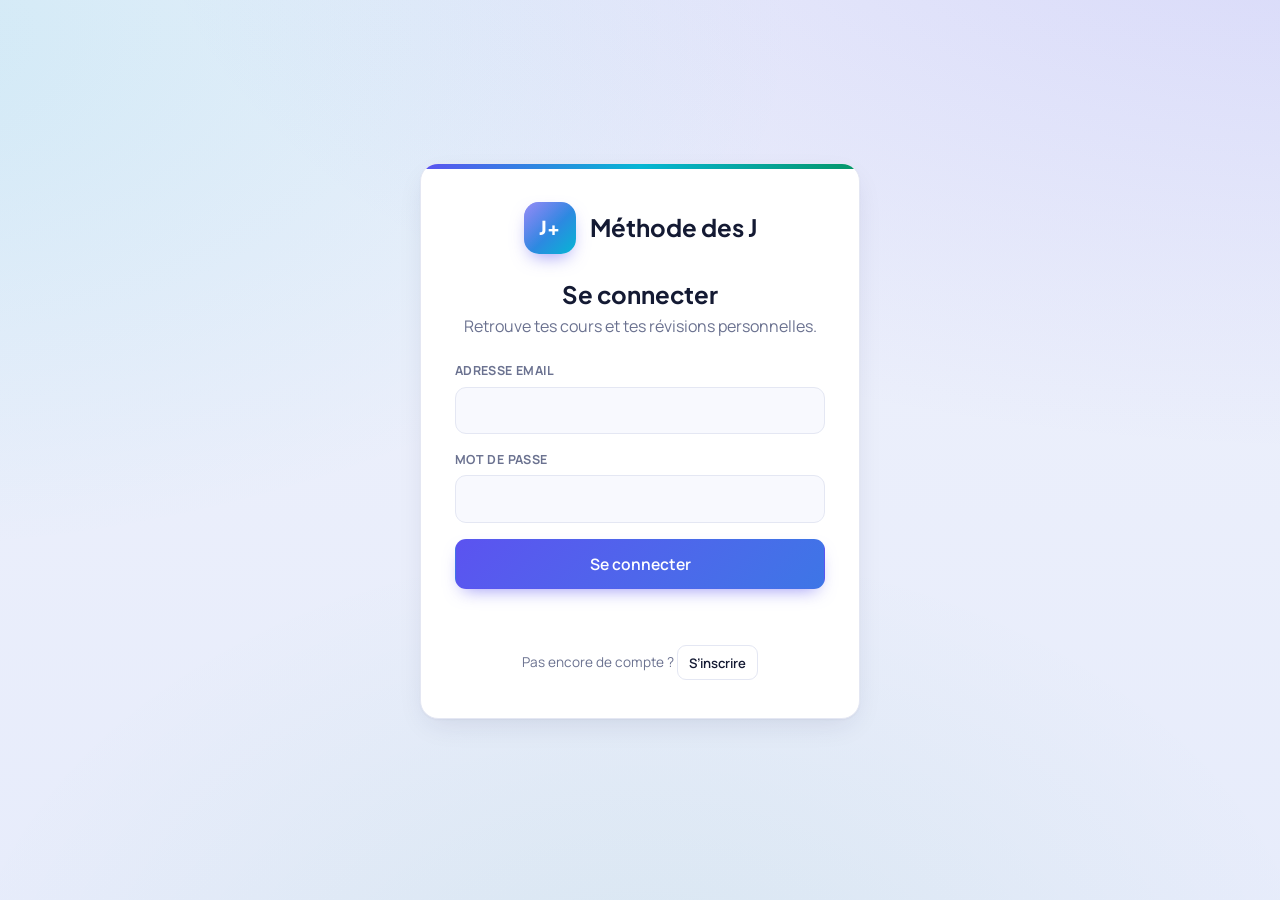
==== commit a6636612: "Add files via upload" ====
--- a/index.html
+++ b/index.html
@@ -84,10 +84,12 @@
   /* ============ Base ============ */
   *{box-sizing:border-box}
   html,body{margin:0;padding:0}
+  ::selection{background:var(--brand);color:var(--brand-ink)}
   body{
     background:
-      radial-gradient(1100px 520px at 100% -10%, color-mix(in srgb, var(--brand) 12%, transparent), transparent),
-      radial-gradient(900px 500px at -10% 0%, color-mix(in srgb, var(--brand2) 10%, transparent), transparent),
+      radial-gradient(1200px 560px at 105% -12%, color-mix(in srgb, var(--brand) 16%, transparent), transparent),
+      radial-gradient(950px 520px at -12% 4%, color-mix(in srgb, var(--brand2) 13%, transparent), transparent),
+      radial-gradient(700px 500px at 50% 115%, color-mix(in srgb, var(--ok) 7%, transparent), transparent),
       linear-gradient(180deg, var(--bg-grad-a), var(--bg-grad-b));
     background-attachment:fixed;
     color:var(--ink);
@@ -95,6 +97,7 @@
     -webkit-text-size-adjust:100%;
     min-height:100vh;
     overflow-x: hidden;
+    transition:background-color .35s ease, color .35s ease;
   }
   h1,h2,h3{margin:0;line-height:1.2;font-family:var(--font-display)}
   a{color:var(--brand)}
@@ -102,8 +105,9 @@
   .card{
     background:var(--card);border:1px solid var(--line);border-radius:var(--radius);
     box-shadow:var(--shadow);padding:22px;margin-bottom:18px;
-    transition:box-shadow .25s ease, transform .25s ease;
-  }
+    transition:box-shadow .25s ease, transform .25s ease, border-color .25s ease, background-color .35s ease;
+  }
+  .card:hover{box-shadow:var(--shadow-lg);border-color:color-mix(in srgb, var(--brand) 20%, var(--line))}
   .muted{color:var(--muted)}
   .small{font-size:.85rem}
   .hide{display:none !important}
@@ -111,16 +115,34 @@
   /* ============ Header ============ */
   header.top{
     display:flex;flex-wrap:wrap;gap:12px;align-items:center;justify-content:space-between;
-    padding:6px 4px 22px;
+    padding:14px 16px;margin:0 0 18px;
+    position:sticky;top:0;z-index:80;
+    background:color-mix(in srgb, var(--bg) 72%, transparent);
+    backdrop-filter:blur(14px) saturate(160%);
+    -webkit-backdrop-filter:blur(14px) saturate(160%);
+    border-radius:0 0 var(--radius) var(--radius);
+    border-bottom:1px solid transparent;
+    transition:box-shadow .25s ease, border-color .25s ease, background-color .35s ease;
+  }
+  header.top.is-scrolled{
+    box-shadow:0 8px 24px -16px rgba(20,20,60,.35);
+    border-bottom-color:var(--line);
   }
   .brand{display:flex;align-items:center;gap:14px}
   .logo{
-    width:44px;height:44px;border-radius:13px;flex:none;
+    width:44px;height:44px;border-radius:13px;flex:none;position:relative;overflow:hidden;
     background:linear-gradient(135deg,var(--brand),var(--brand2));
     display:grid;place-items:center;color:#fff;font-weight:800;font-size:1.05rem;
     font-family:var(--font-display);
     box-shadow:0 8px 18px -6px color-mix(in srgb, var(--brand) 60%, transparent);
-  }
+    transition:transform .3s cubic-bezier(.4,0,.2,1);
+  }
+  .logo::after{
+    content:"";position:absolute;inset:0;border-radius:inherit;
+    background:linear-gradient(135deg, rgba(255,255,255,.35), transparent 55%);
+    pointer-events:none;
+  }
+  .brand:hover .logo{transform:rotate(-6deg) scale(1.06)}
   header.top h1{font-size:1.3rem;font-weight:800;letter-spacing:-.01em}
   header.top p{margin:2px 0 0;color:var(--muted);font-size:.88rem}
 
@@ -129,17 +151,17 @@
   .btn{
     border:1px solid var(--line);background:var(--card);color:var(--ink);
     padding:.6rem 1rem;border-radius:11px;font-weight:600;font-size:.92rem;
-    transition:.15s transform ease,.15s filter ease,.15s box-shadow ease,.15s background-color ease,.15s border-color ease;
+    transition:.15s transform ease,.15s filter ease,.18s box-shadow ease,.15s background-color ease,.15s border-color ease;
   }
   .btn:hover{filter:brightness(.97);transform:translateY(-1px);box-shadow:0 6px 14px -8px rgba(20,20,50,.25)}
-  .btn:active{transform:translateY(0px);box-shadow:none}
+  .btn:active{transform:translateY(0px) scale(.98);box-shadow:none}
   .btn.primary{
-    background:linear-gradient(135deg,var(--brand),color-mix(in srgb, var(--brand) 70%, var(--brand2)));
+    background:linear-gradient(135deg,var(--brand),color-mix(in srgb, var(--brand) 65%, var(--brand2)));
     color:var(--brand-ink);border-color:transparent;
     box-shadow:0 8px 18px -8px color-mix(in srgb, var(--brand) 65%, transparent);
   }
-  .btn.primary:hover{filter:brightness(1.05)}
-  .btn.ok{background:var(--ok);color:#fff;border-color:transparent}
+  .btn.primary:hover{filter:brightness(1.08);box-shadow:0 10px 24px -8px color-mix(in srgb, var(--brand) 75%, transparent);transform:translateY(-1px)}
+  .btn.ok{background:linear-gradient(135deg,var(--ok),color-mix(in srgb, var(--ok) 70%, var(--brand2)));color:#fff;border-color:transparent}
   .btn.ghost{background:transparent;box-shadow:none}
   .btn.ghost:hover{background:var(--card-soft)}
   .btn.small{padding:.4rem .7rem;font-size:.82rem;border-radius:9px}
@@ -251,9 +273,10 @@
   .stats{display:grid;grid-template-columns:repeat(auto-fit,minmax(140px,1fr));gap:12px}
   .stat{
     padding:14px 16px;border:1px solid var(--line);border-radius:var(--radius-sm);background:var(--card-soft);
-    transition:transform .2s ease;
-  }
-  .stat:hover{transform:translateY(-2px)}
+    position:relative;overflow:hidden;
+    transition:transform .2s cubic-bezier(.4,0,.2,1), box-shadow .2s ease, border-color .2s ease;
+  }
+  .stat:hover{transform:translateY(-3px);box-shadow:0 10px 22px -14px rgba(20,20,60,.35);border-color:color-mix(in srgb, var(--brand) 25%, var(--line))}
   .stat b{display:block;font-size:1.7rem;font-family:var(--font-display);font-weight:800;
     background:linear-gradient(135deg,var(--brand),var(--brand2));-webkit-background-clip:text;background-clip:text;color:transparent}
   .stat span{font-size:.8rem;color:var(--muted);font-weight:600}
@@ -273,10 +296,13 @@
 
   .item{
     display:flex;flex-wrap:wrap;gap:10px;align-items:center;justify-content:space-between;
-    padding:13px 14px;border:1px solid var(--line);border-radius:var(--radius-sm);margin-bottom:10px;background:var(--card-soft);
-    transition:transform .2s ease, opacity .2s ease, background-color .3s ease, box-shadow .2s ease;
-  }
-  .item:hover{box-shadow:0 6px 16px -10px rgba(20,20,60,.25)}
+    padding:13px 14px 13px 12px;border:1px solid var(--line);border-left:3px solid transparent;
+    border-radius:var(--radius-sm);margin-bottom:10px;background:var(--card-soft);
+    transition:transform .2s ease, opacity .2s ease, background-color .3s ease, box-shadow .2s ease, border-color .2s ease;
+  }
+  .item:hover{box-shadow:0 6px 16px -10px rgba(20,20,60,.25);transform:translateX(2px)}
+  .item.state-today{border-left-color:var(--brand)}
+  .item.state-over{border-left-color:var(--danger)}
   .item.just-done{
     animation: pulseDone .4s ease;
     background-color: var(--ok-bg);
@@ -287,7 +313,7 @@
     100%{ transform: scale(1); }
   }
 
-  .item.done{opacity:.7}
+  .item.done{opacity:.7;border-left-color:var(--ok)}
   .item .title{font-weight:700}
   .item .sub{color:var(--muted);font-size:.85rem;display:flex;align-items:center;gap:6px;flex-wrap:wrap;margin-top:3px}
   .item .actions{display:flex;gap:8px;flex-wrap:wrap}
@@ -382,17 +408,21 @@
   .accordion > .accordion-summary{
     cursor:pointer;list-style:none;padding:22px;margin:0;
     display:flex;align-items:center;gap:10px;flex-wrap:wrap;
+    transition:background-color .2s ease;
   }
   .accordion > .accordion-summary h2{flex:1;min-width:120px}
   .accordion > .accordion-summary::-webkit-details-marker{display:none}
   .accordion > .accordion-summary::marker{content:""}
   .accordion > .accordion-summary:hover{background:var(--card-soft)}
+  .accordion[open] > .accordion-summary{background:color-mix(in srgb, var(--brand) 5%, transparent);border-bottom:1px solid var(--line)}
   .accordion-chevron{
     flex:none;color:var(--muted);font-size:1.1rem;line-height:1;
-    transition:transform .2s ease;
-  }
-  .accordion[open] .accordion-chevron{transform:rotate(180deg)}
-  .accordion-body{padding:0 22px 22px}
+    display:grid;place-items:center;width:26px;height:26px;border-radius:8px;background:var(--card-soft);
+    transition:transform .25s cubic-bezier(.4,0,.2,1), background-color .2s ease, color .2s ease;
+  }
+  .accordion[open] .accordion-chevron{transform:rotate(180deg);color:var(--brand);background:var(--brand-soft)}
+  .accordion-body{padding:4px 22px 22px;animation:accordionReveal .25s ease}
+  @keyframes accordionReveal{ from{opacity:0; transform:translateY(-4px)} to{opacity:1; transform:translateY(0)} }
   .activity-block + .activity-block{margin-top:20px;padding-top:18px;border-top:1px solid var(--line)}
   .activity-block h3{font-size:.95rem;font-weight:800;letter-spacing:-.01em}
 
@@ -438,18 +468,24 @@
 
   /* Modal style */
   .modal-overlay {
-    position: fixed; inset: 0; background: rgba(10,12,30,0.55); backdrop-filter: blur(3px);
+    position: fixed; inset: 0; background: rgba(10,12,30,0.6); backdrop-filter: blur(4px);
     display: grid; place-items: center; z-index: 1000; padding: 16px;
-    animation: fadeIn .15s ease;
+    animation: fadeIn .2s ease;
   }
   @keyframes fadeIn{ from{opacity:0} to{opacity:1} }
   .modal-card {
     background: var(--card); border: 1px solid var(--line);
     border-radius: var(--radius); padding: 22px; width: 100%; max-width: 420px;
     box-shadow: var(--shadow-lg);
-    animation: modalPop .2s cubic-bezier(.4,0,.2,1);
-  }
-  @keyframes modalPop{ from{opacity:0; transform:translateY(8px) scale(.98)} to{opacity:1; transform:translateY(0) scale(1)} }
+    animation: modalPop .28s cubic-bezier(.16,1,.3,1);
+  }
+  @keyframes modalPop{ from{opacity:0; transform:translateY(14px) scale(.96)} to{opacity:1; transform:translateY(0) scale(1)} }
+
+  @media (max-width:560px){
+    .modal-overlay{align-items:flex-end;padding:0}
+    .modal-card{max-width:100%;border-radius:20px 20px 0 0;animation:modalSlideUp .3s cubic-bezier(.16,1,.3,1);max-height:92vh;overflow-y:auto}
+    @keyframes modalSlideUp{ from{opacity:0; transform:translateY(28px)} to{opacity:1; transform:translateY(0)} }
+  }
 
   .filters{display:flex;flex-wrap:wrap;gap:8px;align-items:center}
   input.search-input{flex:1 1 200px;width:auto;min-width:160px;max-width:320px;padding:.5rem .8rem;margin:0}
@@ -469,12 +505,19 @@
 
   .auth-screen{
     min-height:100vh;display:grid;place-items:center;padding:24px;
-  }
-  .auth-card{width:min(440px,100%);padding:34px}
+    animation:fadeInUp .5s cubic-bezier(.16,1,.3,1);
+  }
+  .auth-card{width:min(440px,100%);padding:38px 34px;position:relative;overflow:hidden}
+  .auth-card::before{
+    content:"";position:absolute;inset:0 0 auto 0;height:5px;
+    background:linear-gradient(90deg,var(--brand),var(--brand2),var(--ok));
+  }
   .auth-card .brand{justify-content:center;margin-bottom:26px}
+  .auth-card .logo{width:52px;height:52px;font-size:1.2rem;border-radius:15px}
   .auth-card form{display:grid;grid-template-columns:1fr;gap:16px}
-  .auth-card h2{text-align:center;margin-bottom:6px;font-size:1.4rem}
+  .auth-card h2{text-align:center;margin-bottom:6px;font-size:1.5rem;letter-spacing:-.01em}
   .auth-card .auth-intro{text-align:center;margin:0 0 22px}
+  .auth-card .btn.primary{padding:.75rem 1rem;font-size:.98rem}
   .auth-switch{text-align:center;margin:20px 0 0}
   .auth-message{min-height:24px;text-align:center;margin:12px 0 0;color:var(--danger);font-weight:600}
   .user-email{max-width:190px;overflow:hidden;text-overflow:ellipsis;white-space:nowrap}
@@ -647,16 +690,18 @@
   /* ============ Toast & Confettis ============ */
   #toasts{position:fixed;left:0;right:0;bottom:20px;display:grid;gap:8px;justify-items:center;pointer-events:none;padding:0 12px;z-index:999}
   .toast{
-    background:var(--ink);color:var(--bg);padding:.65rem 1rem;border-radius:11px;font-size:.9rem;font-weight:600;
-    box-shadow:var(--shadow-lg);max-width:90vw;animation: fadeInUp .25s ease;
+    background:color-mix(in srgb, var(--ink) 92%, transparent);color:var(--bg);padding:.7rem 1.1rem;border-radius:12px;font-size:.9rem;font-weight:600;
+    box-shadow:var(--shadow-lg);max-width:90vw;animation: fadeInUp .3s cubic-bezier(.4,0,.2,1);
+    backdrop-filter:blur(6px);border-left:3px solid var(--brand2);
   }
   @keyframes fadeInUp{
-    from{ opacity:0; transform:translateY(10px); }
-    to{ opacity:1; transform:translateY(0); }
+    from{ opacity:0; transform:translateY(14px) scale(.96); }
+    to{ opacity:1; transform:translateY(0) scale(1); }
   }
 
   ::-webkit-scrollbar{width:10px;height:10px}
   ::-webkit-scrollbar-track{background:transparent}
+  ::-webkit-scrollbar-thumb:hover{background:color-mix(in srgb, var(--brand) 40%, var(--line))}
   ::-webkit-scrollbar-thumb{background:var(--line);border-radius:999px}
 
   @media (max-width:560px){
@@ -706,7 +751,7 @@
 </main>
 <div id="appShell" class="wrap hide">
 
-  <header class="top">
+  <header class="top" id="headerTop">
     <div class="brand">
       <button id="menuToggle" class="btn ghost" aria-label="Ouvrir le menu" style="font-size: 1.3rem; padding: 0.2rem 0.6rem;">☰</button>
       <div class="logo" aria-hidden="true">J+</div>
@@ -2919,7 +2964,7 @@
 }
 
 function reviewItemHTML(course, review, showDate){
-  var cls = review.done ? "done" : "";
+  var cls = review.done ? "done" : (review.date === todayISO() ? "state-today" : (review.date < todayISO() ? "state-over" : "state-upcoming"));
   var tag = review.done
     ? '<span class="tag done">Fait</span>'
     : (review.date === todayISO() ? '<span class="tag today">Aujourd\'hui</span>'
@@ -4736,10 +4781,21 @@
   });
 }
 
+/* Ombre du header dès qu'on défile, pour un effet de profondeur au scroll */
+function setupHeaderScrollShadow(){
+  if (typeof window === "undefined") return;
+  var header = el("headerTop");
+  if (!header) return;
+  var onScroll = function(){ header.classList.toggle("is-scrolled", window.scrollY > 4); };
+  window.addEventListener("scroll", onScroll, { passive: true });
+  onScroll();
+}
+
 loadVacation();
 bindVacationUI();
 bindExtraUI();
 setupModalDismissal();
+setupHeaderScrollShadow();
 renderVacation();
 
 init();
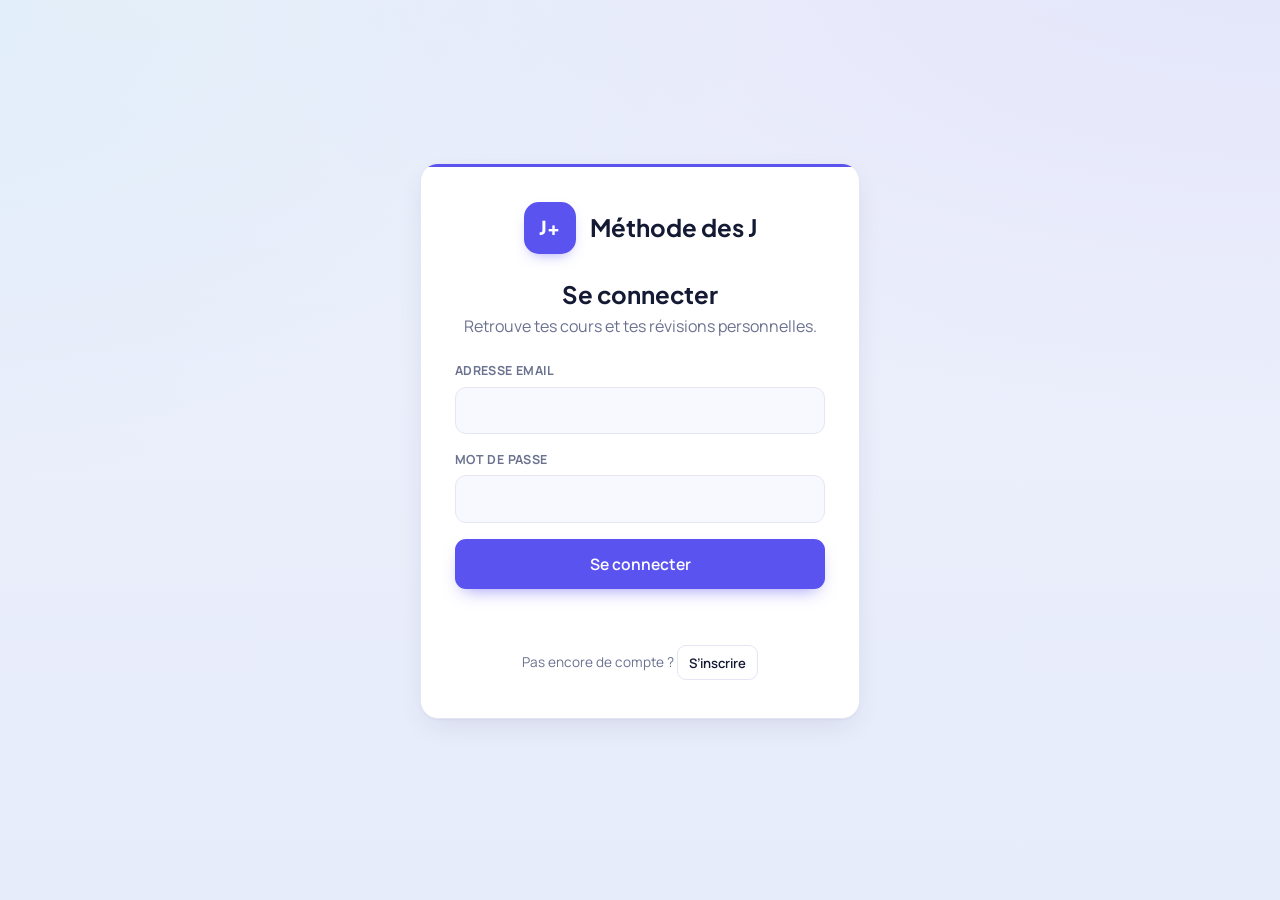
==== commit d89e0fe3: "Add files via upload" ====
--- a/index.html
+++ b/index.html
@@ -87,9 +87,8 @@
   ::selection{background:var(--brand);color:var(--brand-ink)}
   body{
     background:
-      radial-gradient(1200px 560px at 105% -12%, color-mix(in srgb, var(--brand) 16%, transparent), transparent),
-      radial-gradient(950px 520px at -12% 4%, color-mix(in srgb, var(--brand2) 13%, transparent), transparent),
-      radial-gradient(700px 500px at 50% 115%, color-mix(in srgb, var(--ok) 7%, transparent), transparent),
+      radial-gradient(1100px 520px at 100% -10%, color-mix(in srgb, var(--brand) 8%, transparent), transparent),
+      radial-gradient(900px 500px at -10% 0%, color-mix(in srgb, var(--brand2) 6%, transparent), transparent),
       linear-gradient(180deg, var(--bg-grad-a), var(--bg-grad-b));
     background-attachment:fixed;
     color:var(--ink);
@@ -130,19 +129,14 @@
   }
   .brand{display:flex;align-items:center;gap:14px}
   .logo{
-    width:44px;height:44px;border-radius:13px;flex:none;position:relative;overflow:hidden;
-    background:linear-gradient(135deg,var(--brand),var(--brand2));
+    width:44px;height:44px;border-radius:13px;flex:none;position:relative;
+    background:var(--brand);
     display:grid;place-items:center;color:#fff;font-weight:800;font-size:1.05rem;
     font-family:var(--font-display);
-    box-shadow:0 8px 18px -6px color-mix(in srgb, var(--brand) 60%, transparent);
-    transition:transform .3s cubic-bezier(.4,0,.2,1);
-  }
-  .logo::after{
-    content:"";position:absolute;inset:0;border-radius:inherit;
-    background:linear-gradient(135deg, rgba(255,255,255,.35), transparent 55%);
-    pointer-events:none;
-  }
-  .brand:hover .logo{transform:rotate(-6deg) scale(1.06)}
+    box-shadow:0 6px 14px -6px color-mix(in srgb, var(--brand) 55%, transparent);
+    transition:transform .2s ease;
+  }
+  .brand:hover .logo{transform:scale(1.04)}
   header.top h1{font-size:1.3rem;font-weight:800;letter-spacing:-.01em}
   header.top p{margin:2px 0 0;color:var(--muted);font-size:.88rem}
 
@@ -156,7 +150,7 @@
   .btn:hover{filter:brightness(.97);transform:translateY(-1px);box-shadow:0 6px 14px -8px rgba(20,20,50,.25)}
   .btn:active{transform:translateY(0px) scale(.98);box-shadow:none}
   .btn.primary{
-    background:linear-gradient(135deg,var(--brand),color-mix(in srgb, var(--brand) 65%, var(--brand2)));
+    background:var(--brand);
     color:var(--brand-ink);border-color:transparent;
     box-shadow:0 8px 18px -8px color-mix(in srgb, var(--brand) 65%, transparent);
   }
@@ -194,7 +188,7 @@
   }
   .menu-avatar{
     width:36px;height:36px;border-radius:50%;flex:none;display:grid;place-items:center;
-    background:linear-gradient(135deg,var(--brand),var(--brand2));color:#fff;
+    background:linear-gradient(135deg,var(--ok),color-mix(in srgb, var(--ok) 75%, black));color:#fff;
     font-weight:800;font-family:var(--font-display);
   }
   .menu-user-meta{min-width:0}
@@ -216,7 +210,7 @@
   .menu-btn:active{transform:scale(.99)}
   .menu-btn[disabled]{opacity:.6;cursor:default}
   .menu-btn.primary{
-    background:linear-gradient(135deg,var(--brand),color-mix(in srgb,var(--brand) 70%,var(--brand2)));
+    background:var(--brand);
     color:var(--brand-ink);border-color:transparent;
   }
   .menu-btn.primary:hover{filter:brightness(1.05);border-color:transparent}
@@ -277,14 +271,13 @@
     transition:transform .2s cubic-bezier(.4,0,.2,1), box-shadow .2s ease, border-color .2s ease;
   }
   .stat:hover{transform:translateY(-3px);box-shadow:0 10px 22px -14px rgba(20,20,60,.35);border-color:color-mix(in srgb, var(--brand) 25%, var(--line))}
-  .stat b{display:block;font-size:1.7rem;font-family:var(--font-display);font-weight:800;
-    background:linear-gradient(135deg,var(--brand),var(--brand2));-webkit-background-clip:text;background-clip:text;color:transparent}
+  .stat b{display:block;font-size:1.65rem;font-family:var(--font-display);font-weight:800;color:var(--ink)}
   .stat span{font-size:.8rem;color:var(--muted);font-weight:600}
   .stat.stat-accent{background:var(--brand-soft);border-color:transparent}
-  .stat.stat-accent b{background:linear-gradient(135deg,var(--ok),var(--brand2));-webkit-background-clip:text;background-clip:text;color:transparent}
+  .stat.stat-accent b{color:var(--brand)}
 
   .progress-bar-wrap{margin-top:16px;background:var(--card-soft);border-radius:999px;height:11px;overflow:hidden;border:1px solid var(--line)}
-  .progress-bar-fill{background:linear-gradient(90deg,var(--brand),var(--brand2));height:100%;width:0%;transition:width .5s cubic-bezier(.4,0,.2,1);border-radius:999px}
+  .progress-bar-fill{background:var(--brand);height:100%;width:0%;transition:width .5s cubic-bezier(.4,0,.2,1);border-radius:999px}
 
   .weekly-goal{margin-top:18px;padding-top:16px;border-top:1px solid var(--line)}
   .weekly-goal-head{display:flex;flex-wrap:wrap;gap:8px;align-items:center;justify-content:space-between;font-size:.92rem;font-weight:600}
@@ -322,10 +315,19 @@
     display:inline-block;padding:3px 9px;border-radius:999px;font-size:.72rem;font-weight:800;
     background:var(--line);color:var(--ink);letter-spacing:.01em;
   }
-  .tag.today{background:linear-gradient(135deg,var(--brand),var(--brand2));color:var(--brand-ink)}
+  .tag.today{background:var(--brand);color:var(--brand-ink)}
   .tag.over{background:var(--danger-bg);color:var(--danger)}
   .tag.done{background:var(--ok-bg);color:var(--ok)}
-  .tag.subject{background:var(--brand-soft);border:1px solid transparent;color:var(--brand);font-weight:700}
+  .tag.subject{
+    --tag-hue:245;
+    background:color-mix(in srgb, hsl(var(--tag-hue) 62% 52%) 16%, var(--card-soft));
+    border:1px solid color-mix(in srgb, hsl(var(--tag-hue) 62% 52%) 22%, transparent);
+    color:hsl(var(--tag-hue) 48% 36%);font-weight:700;
+  }
+  [data-theme="dark"] .tag.subject, [data-theme="examnight"] .tag.subject{ color:hsl(var(--tag-hue) 65% 74%); }
+  @media (prefers-color-scheme: dark){
+    :root:not([data-theme="light"]):not([data-theme="examnight"]) .tag.subject{ color:hsl(var(--tag-hue) 65% 74%); }
+  }
   .tag.diff-easy{background:var(--ok-bg);color:var(--ok)}
   .tag.diff-hard{background:var(--danger-bg);color:var(--danger)}
 
@@ -356,7 +358,7 @@
   .slot span{font-size:.82rem;color:var(--ink);font-weight:600}
   .slot.done{background:var(--ok-bg);border-color:transparent}
   .slot.done b,.slot.done span{color:var(--ok)}
-  .slot.today{background:linear-gradient(135deg,var(--brand),var(--brand2));border-color:transparent}
+  .slot.today{background:var(--brand);border-color:transparent}
   .slot.today b,.slot.today span{color:var(--brand-ink)}
   .slot.over{background:var(--danger-bg);border-color:transparent}
   .slot.over b,.slot.over span{color:var(--danger)}
@@ -497,7 +499,7 @@
     transition:.15s all ease;
   }
   .chip:hover{border-color:color-mix(in srgb, var(--brand) 40%, var(--line))}
-  .chip[aria-pressed="true"]{background:linear-gradient(135deg,var(--brand),var(--brand2));color:var(--brand-ink);border-color:transparent}
+  .chip[aria-pressed="true"]{background:var(--brand);color:var(--brand-ink);border-color:transparent}
 
   .toolbar{display:flex;flex-wrap:wrap;gap:10px;align-items:center}
   .notif-status{font-size:.85rem;color:var(--muted)}
@@ -509,8 +511,8 @@
   }
   .auth-card{width:min(440px,100%);padding:38px 34px;position:relative;overflow:hidden}
   .auth-card::before{
-    content:"";position:absolute;inset:0 0 auto 0;height:5px;
-    background:linear-gradient(90deg,var(--brand),var(--brand2),var(--ok));
+    content:"";position:absolute;inset:0 0 auto 0;height:3px;
+    background:var(--brand);
   }
   .auth-card .brand{justify-content:center;margin-bottom:26px}
   .auth-card .logo{width:52px;height:52px;font-size:1.2rem;border-radius:15px}
@@ -542,18 +544,11 @@
   .pomo-ring-wrap.long-break .pomo-ring-progress{stroke:var(--warn);filter:drop-shadow(0 0 6px color-mix(in srgb, var(--warn) 55%, transparent))}
   .pomo-cycles{color:var(--muted);font-size:.85rem;margin-bottom:18px;font-weight:600;position:relative;z-index:2}
 
-  /* Halo tournant + pulsation quand le minuteur tourne */
-  .pomo-card.pomo-running::before{
-    content:"";position:absolute;inset:-60%;z-index:0;pointer-events:none;
-    background:conic-gradient(from 0deg, var(--brand), var(--brand2), var(--ok), var(--brand));
-    opacity:.16;animation:pomoSpin 6s linear infinite;
-  }
-  [data-theme="dark"] .pomo-card.pomo-running::before, [data-theme="examnight"] .pomo-card.pomo-running::before{ opacity:.28; }
-  .pomo-card.pomo-running .pomo-ring-wrap{animation:pomoPulse 1.6s ease-in-out infinite}
-  @keyframes pomoSpin{ from{ transform:rotate(0deg);} to{ transform:rotate(360deg);} }
+  /* Légère pulsation du cadran quand le minuteur tourne */
+  .pomo-card.pomo-running .pomo-ring-wrap{animation:pomoPulse 2s ease-in-out infinite}
   @keyframes pomoPulse{
     0%,100%{ transform:scale(1); }
-    50%{ transform:scale(1.035); }
+    50%{ transform:scale(1.02); }
   }
   .pomo-controls{display:flex;gap:8px;justify-content:center;margin-bottom:20px;flex-wrap:wrap}
   .pomo-settings{display:grid;grid-template-columns:1fr 1fr;gap:12px;text-align:left;border-top:1px solid var(--line);padding-top:16px}
@@ -720,7 +715,7 @@
 <body>
 <div id="bootErrorBanner" style="display:none;position:fixed;inset:0;z-index:9999;background:#1c0d14;color:#ffe4e9;font:600 15px/1.5 system-ui,sans-serif;padding:24px;text-align:center;">
   <div style="max-width:480px;margin:15vh auto 0;">
-    ⚠️ L'application n'a pas pu se charger.<br><br>
+    L'application n'a pas pu se charger.<br><br>
     Le plus souvent, ça arrive quand la page est ouverte directement en double-cliquant sur le fichier (adresse commençant par <code>file://</code>) au lieu d'être ouverte via son adresse web (<code>http://</code> ou <code>https://</code>), ou quand la connexion internet est coupée : la page a besoin du réseau pour charger la partie « comptes et sauvegarde ».<br><br>
     Ouvre plutôt l'adresse en ligne du site (ou lance un petit serveur local si tu testes le fichier), puis recharge la page.
   </div>
@@ -780,33 +775,32 @@
 
     <div class="side-menu-content">
       <div class="menu-section-label">Travailler</div>
-      <button id="openPomoBtn" class="btn menu-btn"><span class="menu-icon">🍅</span><span class="menu-label">Pomodoro</span></button>
-      <button id="openSprintBtn" class="btn menu-btn"><span class="menu-icon">🏁</span><span class="menu-label">Sprint avant contrôle</span></button>
-      <button id="openDailyRecapBtn" class="btn menu-btn"><span class="menu-icon">📅</span><span class="menu-label">Récap du jour</span></button>
+      <button id="openPomoBtn" class="btn menu-btn"><span class="menu-icon" data-icon="pomodoro"></span><span class="menu-label">Pomodoro</span></button>
+      <button id="openSprintBtn" class="btn menu-btn"><span class="menu-icon" data-icon="sprint"></span><span class="menu-label">Sprint avant contrôle</span></button>
+      <button id="openDailyRecapBtn" class="btn menu-btn"><span class="menu-icon" data-icon="recap"></span><span class="menu-label">Récap du jour</span></button>
 
       <div class="menu-section-label">Planning</div>
-      <button id="openEventModalBtn" class="btn menu-btn primary"><span class="menu-icon">📌</span><span class="menu-label">Ajouter un événement</span></button>
-      <button id="openVacationBtn" class="btn menu-btn"><span class="menu-icon">🌴</span><span class="menu-label">Mode vacances / pause</span><span class="menu-pill" id="vacationPill">Off</span></button>
-      <button id="notifBtn" class="btn menu-btn"><span class="menu-icon">🔔</span><span class="menu-label">Activer les rappels</span></button>
+      <button id="openEventModalBtn" class="btn menu-btn primary"><span class="menu-icon" data-icon="event"></span><span class="menu-label">Ajouter un événement</span></button>
+      <button id="openVacationBtn" class="btn menu-btn"><span class="menu-icon" data-icon="pause"></span><span class="menu-label">Mode vacances / pause</span><span class="menu-pill" id="vacationPill">Off</span></button>
+      <button id="notifBtn" class="btn menu-btn"><span class="menu-icon" data-icon="bell"></span><span class="menu-label">Activer les rappels</span></button>
 
       <div class="menu-section-label">Mon espace</div>
-      <button id="themeBtn" class="btn menu-btn"><span class="menu-icon">🌓</span><span class="menu-label">Thème auto</span></button>
-      <button id="exportBtn" class="btn menu-btn" title="Télécharger mes données"><span class="menu-icon">⬇️</span><span class="menu-label">Exporter mes données</span></button>
-      <button id="importBtn" class="btn menu-btn" title="Charger un fichier exporté"><span class="menu-icon">⬆️</span><span class="menu-label">Importer un fichier</span></button>
-      <button id="installBtn" class="btn menu-btn hide"><span class="menu-icon">📲</span><span class="menu-label">Installer l'application</span></button>
+      <button id="themeBtn" class="btn menu-btn"><span class="menu-icon" data-icon="theme"></span><span class="menu-label">Thème auto</span></button>
+      <button id="exportBtn" class="btn menu-btn" title="Télécharger mes données"><span class="menu-icon" data-icon="download"></span><span class="menu-label">Exporter mes données</span></button>
+      <button id="importBtn" class="btn menu-btn" title="Charger un fichier exporté"><span class="menu-icon" data-icon="upload"></span><span class="menu-label">Importer un fichier</span></button>
+      <button id="installBtn" class="btn menu-btn hide"><span class="menu-icon" data-icon="device"></span><span class="menu-label">Installer l'application</span></button>
 
       <div class="menu-section-label">Aide</div>
-      <button id="openMethodInfoBtn" class="btn menu-btn"><span class="menu-icon">📖</span><span class="menu-label">Explication Méthode J</span></button>
+      <button id="openMethodInfoBtn" class="btn menu-btn"><span class="menu-icon" data-icon="info"></span><span class="menu-label">Explication Méthode J</span></button>
     </div>
 
     <div class="side-menu-footer">
-      <button id="logoutBtn" class="btn menu-btn" style="color:var(--danger)"><span class="menu-icon" style="background:var(--danger-bg)">⏻</span><span class="menu-label">Déconnexion</span></button>
+      <button id="logoutBtn" class="btn menu-btn" style="color:var(--danger)"><span class="menu-icon" style="background:var(--danger-bg)" data-icon="power"></span><span class="menu-label">Déconnexion</span></button>
     </div>
   </nav>
 
   <!-- Bandeau « mode vacances » -->
   <div id="vacationBanner" class="vacation-banner hide">
-    <span class="vac-emoji" aria-hidden="true">🌴</span>
     <div class="vac-text">
       <div class="vac-title">Mode vacances activé</div>
       <div class="vac-sub" id="vacationBannerSub">—</div>
@@ -815,14 +809,14 @@
   </div>
 
   <p id="iosHint" class="small muted hide" style="margin:-8px 0 16px">
-    📱 Sur iPhone/iPad : ouvre ce site dans <strong>Safari</strong>, appuie sur <strong>Partager</strong> puis
+    Sur iPhone/iPad : ouvre ce site dans <strong>Safari</strong>, appuie sur <strong>Partager</strong> puis
     <strong>« Sur l'écran d'accueil »</strong>. C'est nécessaire pour que les notifications fonctionnent sur iOS.
   </p>
 
   <!-- ============ Ajouter un cours ============ -->
   <details class="card accordion" id="addCourseAccordion">
     <summary class="accordion-summary" aria-labelledby="hForm">
-      <h2 id="hForm">➕ Ajouter un cours</h2>
+      <h2 id="hForm">Ajouter un cours</h2>
       <span class="small muted">J1 · J3 · J7 · J14 · J30 générés automatiquement</span>
       <span class="accordion-chevron" aria-hidden="true">▾</span>
     </summary>
@@ -866,9 +860,9 @@
       <div>
         <label for="courseDifficulty">Difficulté ressentie</label>
         <select id="courseDifficulty" name="courseDifficulty">
-          <option value="easy">🟢 Facile</option>
-          <option value="normal" selected>🟡 Normal</option>
-          <option value="hard">🔴 Difficile</option>
+          <option value="easy">Facile</option>
+          <option value="normal" selected>Normal</option>
+          <option value="hard">Difficile</option>
         </select>
       </div>
       <div class="form-actions">
@@ -882,7 +876,7 @@
   <!-- ============ Stats & Progression ============ -->
   <details class="card accordion" id="statsAccordion" open>
     <summary class="accordion-summary" aria-label="Statistiques">
-      <h2>📊 Vue d'ensemble</h2>
+      <h2>Vue d'ensemble</h2>
       <span class="small muted">Mise à jour en continu</span>
       <span class="accordion-chevron" aria-hidden="true">▾</span>
     </summary>
@@ -893,7 +887,7 @@
       <div class="stat"><b id="statDone">0</b><span>Révisions validées</span></div>
       <div class="stat"><b id="statRate">0%</b><span>Complétion globale</span></div>
       <div class="stat"><b id="statWeek">0%</b><span>Succès (7 derniers jours)</span></div>
-      <div class="stat stat-accent"><b id="statStreak">0</b><span>🔥 Jours de suite</span></div>
+      <div class="stat stat-accent"><b id="statStreak">0</b><span>Jours de suite</span></div>
       <div class="stat stat-accent"><b id="statTimeSpent">0 min</b><span>⏱ Temps total révisé</span></div>
     </div>
     <div class="progress-bar-wrap">
@@ -902,7 +896,7 @@
 
     <div class="weekly-goal" id="weeklyGoalBox">
       <div class="weekly-goal-head">
-        <span>🎯 Objectif hebdo : <b id="weeklyGoalValue">0 min</b> sur <input id="weeklyGoalInput" type="number" min="10" max="4000" step="5" class="weekly-goal-input" aria-label="Objectif hebdomadaire en minutes"> min</span>
+        <span>Objectif hebdo : <b id="weeklyGoalValue">0 min</b> sur <input id="weeklyGoalInput" type="number" min="10" max="4000" step="5" class="weekly-goal-input" aria-label="Objectif hebdomadaire en minutes"> min</span>
         <span class="small muted" id="weeklyGoalPct">0%</span>
       </div>
       <div class="progress-bar-wrap" style="margin-top:8px">
@@ -915,7 +909,7 @@
   <!-- ============ Aujourd'hui ============ -->
   <details class="card accordion" id="todayAccordion" open>
     <summary class="accordion-summary" aria-labelledby="hToday">
-      <h2 id="hToday">📌 À réviser aujourd'hui</h2>
+      <h2 id="hToday">À réviser aujourd'hui</h2>
       <span id="todayDate" class="small muted"></span>
       <span class="accordion-chevron" aria-hidden="true">▾</span>
     </summary>
@@ -927,7 +921,7 @@
   <!-- ============ Calendrier en temps réel ============ -->
   <details class="card accordion" id="calendarAccordion">
     <summary class="accordion-summary" aria-labelledby="hCalendar">
-      <h2 id="hCalendar">📅 Calendrier en temps réel (14 prochains jours)</h2>
+      <h2 id="hCalendar">Calendrier (14 prochains jours)</h2>
       <span class="accordion-chevron" aria-hidden="true">▾</span>
     </summary>
     <div class="accordion-body">
@@ -938,13 +932,13 @@
   <!-- ============ Activité (heatmaps façon GitHub) — révisions & Pomodoro ============ -->
   <details class="card accordion" id="activityAccordion">
     <summary class="accordion-summary" aria-labelledby="hActivity">
-      <h2 id="hActivity">🔥 Activité (révisions & Pomodoro)</h2>
+      <h2 id="hActivity">Activité (révisions & Pomodoro)</h2>
       <span class="accordion-chevron" aria-hidden="true">▾</span>
     </summary>
     <div class="accordion-body">
       <div class="activity-block">
         <div class="section-head" style="margin-bottom:8px">
-          <h3>📚 Révisions</h3>
+          <h3>Révisions</h3>
           <span id="streakLabel" class="small muted"></span>
         </div>
         <div id="activityHeatmap" class="heatmap"></div>
@@ -981,12 +975,12 @@
   <!-- ============ Toutes mes révisions ============ -->
   <details class="card accordion" id="allRevisionsAccordion">
     <summary class="accordion-summary" aria-labelledby="hAll">
-      <h2 id="hAll">🗓 Toutes mes révisions & Notes</h2>
+      <h2 id="hAll">Toutes mes révisions & notes</h2>
       <span class="accordion-chevron" aria-hidden="true">▾</span>
     </summary>
     <div class="accordion-body">
     <div class="filters" id="filters" style="margin-bottom:14px">
-      <input id="courseSearchInput" type="text" class="search-input" placeholder="🔎 Rechercher un cours…" aria-label="Rechercher un cours" maxlength="120">
+      <input id="courseSearchInput" type="text" class="search-input" placeholder="Rechercher un cours…" aria-label="Rechercher un cours" maxlength="120">
       <select id="subjectFilter" class="chip" aria-label="Filtrer par matière" style="appearance:auto">
         <option value="all">Toutes les matières</option>
       </select>
@@ -1001,14 +995,14 @@
   <!-- ============ Danger zone ============ -->
   <details class="card accordion" id="dataAccordion">
     <summary class="accordion-summary" aria-labelledby="hData">
-      <h2 id="hData">🗂 Mes données</h2>
+      <h2 id="hData">Mes données</h2>
       <span class="small muted" id="syncStatus">Chargement de votre espace…</span>
       <span class="accordion-chevron" aria-hidden="true">▾</span>
     </summary>
     <div class="accordion-body">
     <div class="toolbar">
       <button id="resetDoneBtn" class="btn small">↺ Repartir de zéro (décocher toutes les révisions)</button>
-      <button id="clearBtn" class="btn small danger">🗑 Tout supprimer</button>
+      <button id="clearBtn" class="btn small danger">Tout supprimer</button>
       <span id="notifStatus" class="notif-status"></span>
     </div>
     </div>
@@ -1021,7 +1015,7 @@
 <div id="eventModal" class="modal-overlay hide" aria-hidden="true" data-close="closeEventModal">
   <div class="modal-card">
     <div class="section-head" style="margin-bottom:8px">
-      <h2>📌 Ajouter un événement spécial</h2>
+      <h2>Ajouter un événement spécial</h2>
       <button id="closeEventModal" class="btn ghost small">✕</button>
     </div>
     <form id="eventForm" style="grid-template-columns: 1fr;">
@@ -1044,7 +1038,7 @@
 <div id="vacationModal" class="modal-overlay hide" aria-hidden="true" data-close="closeVacationModal">
   <div class="modal-card vac-modal-card">
     <div class="section-head" style="margin-bottom:8px">
-      <h2>🌴 Mode vacances / pause</h2>
+      <h2>Mode vacances / pause</h2>
       <button id="closeVacationModal" class="btn ghost small">✕</button>
     </div>
 
@@ -1055,9 +1049,9 @@
         <input id="vacationEndDate" type="date">
         <span class="small muted">Laisse vide pour reprendre manuellement quand tu veux.</span>
       </div>
-      <div class="vac-info">🔕 Pendant la pause : aucune notification, aucune révision affichée « en retard ».<br>✅ À la reprise : décalage automatique des échéances restantes.<br>📱 Réglage propre à cet appareil (comme les réglages Pomodoro).</div>
+      <div class="vac-info">Pendant la pause : aucune notification, aucune révision affichée « en retard ».<br>À la reprise : décalage automatique des échéances restantes.<br>Réglage propre à cet appareil (comme les réglages Pomodoro).</div>
       <div class="form-actions" style="margin-top:16px">
-        <button type="button" id="vacationStartBtn" class="btn primary">🌴 Activer le mode vacances</button>
+        <button type="button" id="vacationStartBtn" class="btn primary">Activer le mode vacances</button>
       </div>
     </div>
 
@@ -1076,7 +1070,7 @@
 <div id="courseEditModal" class="modal-overlay hide" aria-hidden="true" data-close="closeCourseEditModal">
   <div class="modal-card" style="max-width:460px;text-align:left">
     <div class="section-head" style="margin-bottom:8px">
-      <h2>✎ Modifier le cours</h2>
+      <h2>Modifier le cours</h2>
       <button id="closeCourseEditModal" class="btn ghost small">✕</button>
     </div>
     <input type="hidden" id="editCourseId" value="">
@@ -1117,9 +1111,9 @@
       <div>
         <label for="editCourseDifficulty">Difficulté ressentie</label>
         <select id="editCourseDifficulty">
-          <option value="easy">🟢 Facile</option>
-          <option value="normal">🟡 Normal</option>
-          <option value="hard">🔴 Difficile</option>
+          <option value="easy">Facile</option>
+          <option value="normal">Normal</option>
+          <option value="hard">Difficile</option>
         </select>
       </div>
       <p class="small muted" style="margin:0">Changer la date J0 ou le jour exclu recalcule les échéances J1 → J30 ; les révisions déjà validées restent cochées.</p>
@@ -1135,9 +1129,9 @@
 <div id="pomoModal" class="modal-overlay hide" aria-hidden="true" data-close="closePomoModal">
   <div class="modal-card pomo-card" id="pomoCard">
     <div class="section-head" style="margin-bottom:8px">
-      <h2>🍅 Pomodoro</h2>
+      <h2>Pomodoro</h2>
       <div style="display:flex;gap:6px">
-        <button id="openPomoHistoryBtn" class="btn ghost small" title="Historique">🕘</button>
+        <button id="openPomoHistoryBtn" class="btn ghost small" title="Historique">Historique</button>
         <button id="closePomoModal" class="btn ghost small">✕</button>
       </div>
     </div>
@@ -1157,7 +1151,7 @@
     <div class="pomo-controls">
       <button id="pomoStartPause" class="btn primary">▶ Démarrer</button>
       <button id="pomoStop" class="btn danger">⏹ Stop</button>
-      <button id="pomoReset" class="btn ghost">↺ Réinitialiser</button>
+      <button id="pomoReset" class="btn ghost">Réinitialiser</button>
       <button id="pomoSkip" class="btn ghost">⏭ Passer</button>
     </div>
     <div class="pomo-settings">
@@ -1171,14 +1165,12 @@
 
 <!-- Mini-widget Pomodoro flottant (visible quand le minuteur tourne, pour accéder aux cours) -->
 <button id="pomoMiniWidget" class="pomo-mini hide" type="button" title="Rouvrir le minuteur Pomodoro" aria-label="Rouvrir le minuteur Pomodoro">
-  <span class="pomo-mini-emoji">🍅</span>
   <span class="pomo-mini-time" id="pomoMiniTime">25:00</span>
 </button>
 
 <!-- Modale d'alerte Pomodoro (pause démarrée / travail repris) -->
 <div id="pomoAlertModal" class="modal-overlay hide" aria-hidden="true" data-close="pomoAlertLater">
   <div class="modal-card pomo-alert-card" id="pomoAlertCard">
-    <div class="pomo-alert-emoji" id="pomoAlertEmoji">🔔</div>
     <h2 id="pomoAlertTitle">Titre</h2>
     <p class="muted" id="pomoAlertMessage">Message</p>
     <div class="pomo-controls" style="margin-top:18px">
@@ -1192,7 +1184,7 @@
 <div id="pomoHistoryModal" class="modal-overlay hide" aria-hidden="true" data-close="closePomoHistoryModal">
   <div class="modal-card" style="max-width:420px;text-align:left">
     <div class="section-head" style="margin-bottom:8px">
-      <h2>🕘 Historique Pomodoro</h2>
+      <h2>Historique Pomodoro</h2>
       <button id="closePomoHistoryModal" class="btn ghost small">✕</button>
     </div>
     <div id="pomoHistoryList" class="pomo-history-list"></div>
@@ -1206,12 +1198,12 @@
 <div id="flashModal" class="modal-overlay hide" aria-hidden="true" data-close="closeFlashModal">
   <div class="modal-card flash-modal-card" id="flashModalCard">
     <div class="section-head" style="margin-bottom:8px">
-      <h2 id="flashModalTitle">🗂 Flashcards</h2>
+      <h2 id="flashModalTitle">Flashcards</h2>
       <button id="closeFlashModal" class="btn ghost small">✕</button>
     </div>
     <div class="flash-tabs">
-      <button type="button" class="chip" id="flashTabReview" aria-pressed="true">🔁 Réviser</button>
-      <button type="button" class="chip" id="flashTabManage" aria-pressed="false">✎ Gérer les cartes</button>
+      <button type="button" class="chip" id="flashTabReview" aria-pressed="true">Réviser</button>
+      <button type="button" class="chip" id="flashTabManage" aria-pressed="false">Gérer les cartes</button>
     </div>
 
     <div id="flashReviewView">
@@ -1235,14 +1227,14 @@
         </div>
         <p class="flash-hint" id="flashHint">Touche la carte pour la retourner · glisse ← → (ou boutons) pour naviguer</p>
         <div class="flash-grade-controls hide" id="flashGradeControls">
-          <button type="button" id="flashGradeAgain" class="btn danger flash-grade-btn">😵 Encore</button>
-          <button type="button" id="flashGradeHard" class="btn flash-grade-btn">😐 Difficile</button>
-          <button type="button" id="flashGradeEasy" class="btn primary flash-grade-btn">✅ Facile</button>
+          <button type="button" id="flashGradeAgain" class="btn danger flash-grade-btn">Encore</button>
+          <button type="button" id="flashGradeHard" class="btn flash-grade-btn">Difficile</button>
+          <button type="button" id="flashGradeEasy" class="btn primary flash-grade-btn">Facile</button>
         </div>
         <div class="flash-review-controls">
           <button type="button" id="flashPrev" class="btn ghost small">← Précédente</button>
           <button type="button" id="flashFlip" class="btn small">↺ Retourner</button>
-          <button type="button" id="flashShuffle" class="btn ghost small">🔀 Mélanger</button>
+          <button type="button" id="flashShuffle" class="btn ghost small">Mélanger</button>
           <button type="button" id="flashNext" class="btn small">Suivante →</button>
         </div>
       </div>
@@ -1250,8 +1242,8 @@
 
     <div id="flashManageView" class="hide">
       <div class="flash-import-row">
-        <button type="button" id="flashExportBtn" class="btn ghost small">⬇️ Exporter</button>
-        <button type="button" id="flashImportBtn" class="btn ghost small">⬆️ Importer depuis un fichier</button>
+        <button type="button" id="flashExportBtn" class="btn ghost small">Exporter</button>
+        <button type="button" id="flashImportBtn" class="btn ghost small">Importer depuis un fichier</button>
         <input type="file" id="flashImportFile" accept=".csv,.tsv,.txt,.json,text/csv,text/plain,application/json" class="hide">
       </div>
       <p class="flash-import-hint">Envoie ton cours et demande à Gemini / Claude ou bien ChatGPT de te générer des flashcards en format JSON que tu pourras importer directement ici !</p>
@@ -1279,7 +1271,7 @@
 <div id="dailyRecapModal" class="modal-overlay hide" aria-hidden="true" data-close="closeDailyRecapModal">
   <div class="modal-card recap-modal-card">
     <div class="section-head" style="margin-bottom:8px">
-      <h2>📅 Récap du jour</h2>
+      <h2>Récap du jour</h2>
       <button id="closeDailyRecapModal" class="btn ghost small">✕</button>
     </div>
     <div id="dailyRecapBody" class="recap-body"></div>
@@ -1290,7 +1282,7 @@
 <div id="sprintModal" class="modal-overlay hide" aria-hidden="true" data-close="closeSprintModal">
   <div class="modal-card sprint-modal-card">
     <div class="section-head" style="margin-bottom:8px">
-      <h2>🏁 Sprint avant contrôle</h2>
+      <h2>Sprint avant contrôle</h2>
       <button id="closeSprintModal" class="btn ghost small">✕</button>
     </div>
 
@@ -1307,7 +1299,7 @@
         </div>
       </div>
       <div class="form-actions" style="margin-top:16px">
-        <button type="button" id="sprintGenerateBtn" class="btn primary">⚡ Générer le planning</button>
+        <button type="button" id="sprintGenerateBtn" class="btn primary">Générer le planning</button>
       </div>
     </div>
 
@@ -1325,30 +1317,30 @@
 <div id="methodInfoModal" class="modal-overlay hide" aria-hidden="true" data-close="closeMethodInfoModal">
   <div class="modal-card info-modal-card">
     <div class="section-head" style="margin-bottom:8px">
-      <h2>📖 Explication de la Méthode des J</h2>
+      <h2>Explication de la méthode des J</h2>
       <button id="closeMethodInfoModal" class="btn ghost small">✕</button>
     </div>
 
-    <h3>🧠 Le principe</h3>
+    <h3>Le principe</h3>
     <p>La méthode des J consiste à retravailler un cours plusieurs fois, à des moments précis exprimés en nombre de jours écoulés depuis la première fois où on l'a vu (ce jour de référence est appelé J0). J1 veut dire « le lendemain », J7 « une semaine plus tard », etc. Chaque relecture vient raviver le souvenir avant qu'il ne s'efface trop.</p>
 
-    <h3>📉 Pourquoi ça marche : la courbe de l'oubli</h3>
+    <h3>Pourquoi ça marche : la courbe de l'oubli</h3>
     <p>Dès 1885, le psychologue Hermann Ebbinghaus a montré qu'une information tout juste apprise s'estompe très vite si on ne la retravaille pas, selon une courbe proche d'une décroissance exponentielle. Plus on attend avant de revoir un cours, plus on en a déjà perdu.</p>
 
     <h3>⏳ L'effet d'espacement</h3>
     <p>De très nombreuses études convergent : à volume de travail égal, mieux vaut répartir ses révisions dans le temps plutôt que tout revoir d'un bloc juste avant un contrôle (le fameux « bachotage »). Des séances courtes et régulières ancrent bien mieux les connaissances en mémoire à long terme.</p>
 
-    <h3>📈 Des intervalles de plus en plus grands</h3>
+    <h3>Des intervalles de plus en plus grands</h3>
     <p>L'astuce de la méthode des J est d'espacer de <em>plus en plus</em> les révisions au fil du temps — un peu comme les rappels de vaccin, eux aussi de plus en plus espacés. Une fois qu'un cours commence à bien s'ancrer, on peut attendre plus longtemps avant d'y revenir, ce qui libère du temps pour apprendre de nouvelles choses.</p>
 
-    <h3>🗓 Les versions les plus courantes</h3>
+    <h3>Les versions les plus courantes</h3>
     <ul>
       <li><b>Version classique</b> (celle utilisée par cette appli) : J0 · J1 · J3 · J7 · J14 · J30.</li>
       <li><b>Variante « week-end »</b> : J0 · J2 · J5 · J14 — pensée pour éviter que les révisions tombent toujours le même jour de la semaine que le cours, et pour alléger la première semaine.</li>
       <li><b>Version allégée</b> : J0 · J3 · J10 · J30 — moins de séances, à réserver aux cours plus simples ou secondaires.</li>
     </ul>
 
-    <h3>⚠️ Les pièges à éviter</h3>
+    <h3>Les pièges à éviter</h3>
     <ul>
       <li>Le bachotage donne une <b>fausse impression d'efficacité</b> à court terme : l'oubli continue de faire son travail en coulisses, même si on a l'impression d'avoir tout retenu.</li>
       <li>Rater une échéance n'est pas grave : mieux vaut reprendre le planning là où il en est que tout recommencer à zéro.</li>
@@ -1518,8 +1510,8 @@
   }
   var btn = el("themeBtn");
   if (btn){
-    var labels = { dark: "🌙 Sombre", light: "☀️ Clair", examnight: "🕯️ Nuit d'examen", auto: "🌓 Auto" };
-    btn.textContent = labels[t] || "🌓 Auto";
+    var labels = { dark: "Sombre", light: "Clair", examnight: "Nuit d'examen", auto: "Auto" };
+    btn.textContent = labels[t] || "Auto";
   }
 }
 
@@ -1546,7 +1538,7 @@
 }
 
 var DIFFICULTY_LEVELS = ["easy", "normal", "hard"];
-var DIFFICULTY_LABELS = { easy: "🟢 Facile", normal: "🟡 Normal", hard: "🔴 Difficile" };
+var DIFFICULTY_LABELS = { easy: "Facile", normal: "Normal", hard: "Difficile" };
 var DIFFICULTY_RANK = { hard: 2, normal: 1, easy: 0 };
 
 /* Difficulté ressentie par cours, stockée localement par appareil (même principe que la durée) */
@@ -1957,6 +1949,18 @@
   return streak;
 }
 
+/* Couleur stable par matière (même matière = même teinte, sur une palette sobre et distincte) */
+var SUBJECT_HUES = [245, 200, 160, 32, 340, 100, 8, 268];
+function subjectHue(subject){
+  var s = String(subject || "");
+  var hash = 0;
+  for (var i = 0; i < s.length; i++) hash = (hash * 31 + s.charCodeAt(i)) >>> 0;
+  return SUBJECT_HUES[hash % SUBJECT_HUES.length];
+}
+function subjectTagHTML(subject){
+  return '<span class="tag subject" style="--tag-hue:' + subjectHue(subject) + '">' + esc(subject) + '</span>';
+}
+
 function subjectsUsed(){
   var seen = [];
   for (var i = 0; i < state.courses.length; i++){
@@ -2012,7 +2016,7 @@
 
 function loadUserData(){
   if (!currentUser) return Promise.resolve(defaultState());
-  setSyncStatus("🔄 Synchronisation de votre espace…");
+  setSyncStatus("Synchronisation de votre espace…");
   return Promise.all([
     supabase.from("courses").select("*").eq("user_id", currentUser.id).order("created_at", { ascending: true }),
     supabase.from("events").select("*").eq("user_id", currentUser.id),
@@ -2021,7 +2025,7 @@
     var coursesRes = results[0], eventsRes = results[1], flashMap = results[2];
     if (coursesRes.error) throw coursesRes.error;
     if (eventsRes.error) throw eventsRes.error;
-    setSyncStatus("✅ Données synchronisées.");
+    setSyncStatus("Données synchronisées.");
     return {
       courses: (coursesRes.data || []).map(rowToCourse),
       events: (eventsRes.data || []).map(function(e){ return { id: e.id, name: e.name, date: e.event_date }; }),
@@ -2031,11 +2035,11 @@
     console.error("Erreur de chargement:", e);
     var cached = loadLocalCache();
     if (cached){
-      setSyncStatus("📴 Mode hors ligne — données locales (dernière synchro réussie).");
+      setSyncStatus("Mode hors ligne — données locales (dernière synchro réussie).");
       toast("Hors ligne : tes données locales sont affichées.");
       return cached;
     }
-    setSyncStatus("⚠️ Synchronisation momentanément indisponible.");
+    setSyncStatus("Synchronisation momentanément indisponible.");
     toast("Impossible de charger vos révisions.");
     return defaultState();
   });
@@ -2134,7 +2138,7 @@
     flushing = false;
     renderSyncStatus();
     if (pendingOps.length) return flushQueue();
-    if (wasPending) toast("✅ Modifications hors-ligne synchronisées.");
+    if (wasPending) toast("Modifications hors-ligne synchronisées.");
     return true;
   }).catch(function(){
     flushing = false;
@@ -2147,12 +2151,12 @@
   var n = pendingOps.length;
   if (!isOnline()){
     setSyncStatus(n
-      ? "📴 Hors ligne — " + n + " modification(s) en attente."
-      : "📴 Hors ligne — tes modifications seront synchronisées au retour du réseau.");
+      ? "Hors ligne — " + n + " modification(s) en attente."
+      : "Hors ligne — tes modifications seront synchronisées au retour du réseau.");
   } else if (n){
     setSyncStatus("⏳ " + n + " modification(s) en attente de synchronisation…");
   } else {
-    setSyncStatus("✅ Données synchronisées.");
+    setSyncStatus("Données synchronisées.");
   }
 }
 
@@ -2255,7 +2259,7 @@
       var perm = res || Notification.permission;
       if (perm === "granted"){
         var due = dueOn(todayISO()).length;
-        showNotif("Rappels activés ✅", due > 0 ? plural(due, "révision") + " à faire aujourd'hui." : "Aucune révision prévue aujourd'hui.");
+        showNotif("Rappels activés", due > 0 ? plural(due, "révision") + " à faire aujourd'hui." : "Aucune révision prévue aujourd'hui.");
         toast("Rappels activés !");
         if (swRegistration) registerPeriodicSync(swRegistration);
       }
@@ -2295,7 +2299,7 @@
     var msg = remaining > 0
       ? plural(remaining, "révision") + " à faire aujourd'hui" + (late ? " · " + plural(late, "révision") + " en retard" : "") + "."
       : "Aucune révision restante aujourd'hui · " + plural(late, "révision") + " en retard.";
-    return showNotif("📚 Révisions du jour", msg).then(function(shown){
+    return showNotif("Révisions du jour", msg).then(function(shown){
       if (!shown) return false;
       return metaSet("lastNotifDay", t).then(function(){ return true; });
     });
@@ -2394,9 +2398,7 @@
 }
 
 function pomoHistoryEmoji(mode){
-  if (mode === "short-break") return "☕";
-  if (mode === "long-break") return "🛋️";
-  return "🍅";
+  return "";
 }
 
 function renderPomoHistory(){
@@ -2624,7 +2626,7 @@
     var enteringBreak = nextMode === "short-break" || nextMode === "long-break";
     if (enteringBreak) pomoSoftChime(); else pomoBeep();
     pomoVibrate();
-    var title = wasWork ? "🍅 Session terminée !" : "🔔 Pause terminée !";
+    var title = wasWork ? "Session terminée" : "Pause terminée";
     var body = wasWork
       ? (nextMode === "long-break" ? "Belle série ! Prends une pause longue de " + pomo.settings.long + " min." : "Prends une petite pause de " + pomo.settings.short + " min.")
       : "Retour au travail, courage !";
@@ -2726,6 +2728,34 @@
    ========================================================================== */
 function el(id){ return typeof document !== "undefined" && document.getElementById ? document.getElementById(id) : null; }
 function hasDOM(){ return typeof document !== "undefined" && !!document.getElementById; }
+
+/* ==========================================================================
+   ICÔNES — petit set SVG monochrome (remplace les emojis dans l'interface)
+   ========================================================================== */
+var ICON_ATTRS = 'width="18" height="18" viewBox="0 0 24 24" fill="none" stroke="currentColor" stroke-width="1.6" stroke-linecap="round" stroke-linejoin="round"';
+var ICONS = {
+  pomodoro: '<svg ' + ICON_ATTRS + '><circle cx="12" cy="13" r="8"/><path d="M12 13V9"/><path d="M9 3h6"/></svg>',
+  sprint: '<svg ' + ICON_ATTRS + '><path d="M5 3v18"/><path d="M5 4h11l-2 3.5L16 11H5"/></svg>',
+  recap: '<svg ' + ICON_ATTRS + '><rect x="3.5" y="4.5" width="17" height="16" rx="2"/><path d="M3.5 9.5h17"/><path d="M8 3v3"/><path d="M16 3v3"/><path d="M8.5 14l2 2 4-4"/></svg>',
+  event: '<svg ' + ICON_ATTRS + '><rect x="3.5" y="4.5" width="17" height="16" rx="2"/><path d="M3.5 9.5h17"/><path d="M8 3v3"/><path d="M16 3v3"/><path d="M12 13v5"/><path d="M9.5 15.5h5"/></svg>',
+  pause: '<svg width="18" height="18" viewBox="0 0 24 24" fill="currentColor"><rect x="7" y="5" width="3.2" height="14" rx="1"/><rect x="13.8" y="5" width="3.2" height="14" rx="1"/></svg>',
+  bell: '<svg ' + ICON_ATTRS + '><path d="M6 17h12l-1.5-2.2a2 2 0 0 1-.35-1.14V10a4.15 4.15 0 0 0-8.3 0v3.66a2 2 0 0 1-.35 1.14L6 17Z"/><path d="M10 20a2 2 0 0 0 4 0"/></svg>',
+  bellOff: '<svg ' + ICON_ATTRS + '><path d="M6 17h12l-1.5-2.2a2 2 0 0 1-.35-1.14V10a4.15 4.15 0 0 0-8.3 0v3.66a2 2 0 0 1-.35 1.14L6 17Z"/><path d="M10 20a2 2 0 0 0 4 0"/><path d="M4 4l16 16"/></svg>',
+  theme: '<svg ' + ICON_ATTRS + '><path d="M12 3a9 9 0 1 0 9 9 7 7 0 0 1-9-9Z"/></svg>',
+  download: '<svg ' + ICON_ATTRS + '><path d="M12 4v11"/><path d="M8 11l4 4 4-4"/><path d="M4 19h16"/></svg>',
+  upload: '<svg ' + ICON_ATTRS + '><path d="M12 20V9"/><path d="M8 13l4-4 4 4"/><path d="M4 19h16"/></svg>',
+  device: '<svg ' + ICON_ATTRS + '><rect x="7" y="2.5" width="10" height="19" rx="2"/><path d="M11 18h2"/></svg>',
+  info: '<svg ' + ICON_ATTRS + '><circle cx="12" cy="12" r="8.5"/><path d="M12 11v5.5"/><path d="M12 8v.01"/></svg>',
+  power: '<svg ' + ICON_ATTRS + '><path d="M12 3v8"/><path d="M7 6a8 8 0 1 0 10 0"/></svg>'
+};
+function applyStaticIcons(){
+  if (!hasDOM()) return;
+  var nodes = document.querySelectorAll('[data-icon]');
+  for (var i = 0; i < nodes.length; i++){
+    var name = nodes[i].getAttribute('data-icon');
+    if (ICONS[name]) nodes[i].innerHTML = ICONS[name];
+  }
+}
 
 function esc(s){
   return String(s == null ? "" : s)
@@ -2931,7 +2961,7 @@
   var lab = el("streakLabel");
   if (lab){
     var streak = computeStreak();
-    lab.textContent = streak > 1 ? plural(streak, "jour de suite", "jours de suite") + " 🔥" : "12 dernières semaines";
+    lab.textContent = streak > 1 ? plural(streak, "jour de suite", "jours de suite") : "12 dernières semaines";
   }
 }
 
@@ -2971,7 +3001,7 @@
       : (review.date < todayISO() ? '<span class="tag over">En retard</span>' : '<span class="tag">' + formatDate(review.date) + '</span>'));
 
   var linkHtml = course.link
-    ? '<a href="' + esc(course.link) + '" target="_blank" rel="noopener" class="resource-link" title="Ouvrir la ressource">🔗 Lien ressource</a>'
+    ? '<a href="' + esc(course.link) + '" target="_blank" rel="noopener" class="resource-link" title="Ouvrir la ressource">Voir la ressource</a>'
     : '';
 
   var diffHtml = (course.difficulty && course.difficulty !== "normal")
@@ -2988,7 +3018,7 @@
       '<div>' +
         '<div class="title"><span class="tag">J' + review.offset + '</span> ' + esc(course.name) + '</div>' +
         '<div class="sub">' + tag +
-          '<span class="tag subject">' + esc(course.subject) + '</span>' +
+          subjectTagHTML(course.subject) +
           diffHtml +
           linkHtml +
           (showDate ? '<span>' + formatDate(review.date) + ' · ' + relLabel(review.date) + '</span>' : '') +
@@ -3037,7 +3067,7 @@
   }
 
   if (!html){
-    html = '<div class="empty">🎉 Rien à réviser aujourd\'hui. Ajoute un cours pour générer son calendrier J1 → J30.</div>';
+    html = '<div class="empty">Rien à réviser aujourd\'hui. Ajoute un cours pour générer son calendrier J1 → J30.</div>';
   }
   box.innerHTML = html;
 }
@@ -3069,7 +3099,7 @@
       for (var e = 0; e < state.events.length; e++){
         var ev = state.events[e];
         if (ev.date === dateStr){
-          dayItems.push('<span class="cal-badge special">📌 ' + esc(ev.name) + ' <button class="btn ghost" style="font-size:9px;padding:0;border:none;cursor:pointer;" data-action="delete-event" data-id="' + ev.id + '">×</button></span>');
+          dayItems.push('<span class="cal-badge special">' + esc(ev.name) + ' <button class="btn ghost" style="font-size:9px;padding:0;border:none;cursor:pointer;" data-action="delete-event" data-id="' + ev.id + '">×</button></span>');
         }
       }
     }
@@ -3129,8 +3159,8 @@
     }
     if (!slotsHTML) slotsHTML = '<span class="small muted">Aucune révision dans ce filtre.</span>';
 
-    var linkHtml = c.link ? '<a href="' + esc(c.link) + '" target="_blank" rel="noopener" class="resource-link">🔗 Lien ressource</a>' : '';
-    var excludeHtml = (c.excludeWeekday !== null && c.excludeWeekday !== undefined) ? ' <span class="tag">🚫 ' + esc(WEEKDAY_NAMES[c.excludeWeekday]) + '</span>' : '';
+    var linkHtml = c.link ? '<a href="' + esc(c.link) + '" target="_blank" rel="noopener" class="resource-link">Voir la ressource</a>' : '';
+    var excludeHtml = (c.excludeWeekday !== null && c.excludeWeekday !== undefined) ? ' <span class="tag">Hors ' + esc(WEEKDAY_NAMES[c.excludeWeekday]) + '</span>' : '';
     var courseDiffHtml = (c.difficulty && c.difficulty !== "normal") ? ' <span class="tag diff-' + esc(c.difficulty) + '">' + DIFFICULTY_LABELS[c.difficulty] + '</span>' : '';
     var flashTotal = getFlashcards(c.id).length;
     var flashDue = flashDueCount(c.id);
@@ -3140,13 +3170,13 @@
       '<article class="course">' +
         '<div class="course-head">' +
           '<div>' +
-            '<div class="title"><strong>' + esc(c.name) + '</strong> <span class="tag subject">' + esc(c.subject) + '</span>' + courseDiffHtml + excludeHtml + ' ' + linkHtml + '</div>' +
+            '<div class="title"><strong>' + esc(c.name) + '</strong> ' + subjectTagHTML(c.subject) + courseDiffHtml + excludeHtml + ' ' + linkHtml + '</div>' +
             '<div class="sub small muted">J0 : ' + formatDate(c.start) + ' · ' + doneCount + '/' + c.schedule.length + ' validées</div>' +
           '</div>' +
           '<div class="actions">' +
-            '<button class="btn small course-flash-btn" data-action="flashcards" data-id="' + c.id + '">🗂 Flashcards' + flashLabel + '</button>' +
-            '<button class="btn small" data-action="edit" data-id="' + c.id + '">✎ Modifier</button>' +
-            '<button class="btn small" title="Remettre J0 à aujourd\'hui et recalculer le calendrier" data-action="restart" data-id="' + c.id + '">🔄 Recommencer</button>' +
+            '<button class="btn small course-flash-btn" data-action="flashcards" data-id="' + c.id + '">Flashcards' + flashLabel + '</button>' +
+            '<button class="btn small" data-action="edit" data-id="' + c.id + '">Modifier</button>' +
+            '<button class="btn small" title="Remettre J0 à aujourd\'hui et recalculer le calendrier" data-action="restart" data-id="' + c.id + '">Recommencer</button>' +
             '<button class="btn small danger" data-action="delete" data-id="' + c.id + '">Supprimer</button>' +
           '</div>' +
         '</div>' +
@@ -3171,15 +3201,15 @@
   var perm = notifPermission();
   if (s){
     s.textContent = perm === "granted"
-      ? "🔔 Rappels activés — une notification s'affiche chaque jour où une révision est prévue."
+      ? "Rappels activés — une notification s'affiche chaque jour où une révision est prévue."
       : perm === "denied"
-        ? "🔕 Notifications bloquées par le navigateur."
+        ? "Notifications bloquées par le navigateur."
         : perm === "unsupported"
-          ? "⚠️ Notifications non prises en charge par ce navigateur."
-          : "🔔 Rappels désactivés.";
+          ? "Notifications non prises en charge par ce navigateur."
+          : "Rappels désactivés.";
   }
   if (b){
-    b.textContent = perm === "granted" ? "🔔 Rappels activés" : "🔔 Activer les rappels";
+    b.textContent = perm === "granted" ? "Rappels activés" : "Activer les rappels";
     b.disabled = perm === "granted";
   }
   var hint = el("iosHint");
@@ -3201,7 +3231,7 @@
   flashState.index = 0;
   flashState.flipped = false;
   var title = el("flashModalTitle");
-  if (title) title.textContent = "🗂 Flashcards — " + course.name;
+  if (title) title.textContent = "Flashcards — " + course.name;
   resetFlashForm();
   setFlashTab("review");
   var modal = el("flashModal");
@@ -3260,7 +3290,7 @@
     if (empty){
       var total = getFlashcards(flashState.courseId).length;
       empty.innerHTML = total
-        ? '🎉 Toutes les cartes de ce cours sont à jour — rien à revoir aujourd\'hui.' +
+        ? 'Toutes les cartes de ce cours sont à jour — rien à revoir aujourd\'hui.' +
           '<div style="margin-top:12px"><button type="button" class="btn small" id="flashReviewAllBtn">Réviser quand même les ' + total + ' cartes</button></div>'
         : 'Ajoute des cartes question / réponse (onglet « Gérer les cartes ») pour réviser ce cours en mode flashcards.';
       empty.classList.remove("hide");
@@ -3325,7 +3355,7 @@
   flashState.index = 0;
   flashState.flipped = false;
   renderFlashReview();
-  toast("Cartes mélangées 🔀");
+  toast("Cartes mélangées.");
 }
 
 function renderFlashList(){
@@ -3344,8 +3374,8 @@
       '<div class="flash-a">R. ' + esc(c.a) + '</div>' +
       '<div class="flash-meta">' + esc(flashDueLabel(c)) + '</div>' +
       '<div class="actions">' +
-        '<button type="button" class="btn small" data-flash-edit="' + c.id + '">✎ Modifier</button>' +
-        '<button type="button" class="btn small danger" data-flash-delete="' + c.id + '">🗑 Supprimer</button>' +
+        '<button type="button" class="btn small" data-flash-edit="' + c.id + '">Modifier</button>' +
+        '<button type="button" class="btn small danger" data-flash-delete="' + c.id + '">Supprimer</button>' +
       '</div>' +
     '</div>';
   }
@@ -3407,9 +3437,9 @@
   flashState.flipped = false;
   renderFlashReview();
   if (result){
-    var msg = grade === "easy" ? "👍 Bien joué ! On la reverra dans " + plural(result.days, "jour")
-      : grade === "hard" ? "On la reverra un peu plus tôt pour la conforter 🙂"
-      : "On la remet tout de suite dans le paquet 💪";
+    var msg = grade === "easy" ? "Bien joué, on la reverra dans " + plural(result.days, "jour")
+      : grade === "hard" ? "On la reverra un peu plus tôt pour la conforter."
+      : "On la remet tout de suite dans le paquet.";
     toast(msg);
   }
 }
@@ -3433,7 +3463,7 @@
     a.click();
     document.body.removeChild(a);
     setTimeout(function(){ URL.revokeObjectURL(url); }, 1000);
-    toast(cards.length + " carte(s) exportée(s) 📤");
+    toast(cards.length + " carte(s) exportée(s).");
   } catch (e) { toast("Export impossible sur ce navigateur."); }
 }
 
@@ -3495,21 +3525,21 @@
   } catch (e) { dateLabel = "Aujourd'hui"; }
 
   var msg = total === 0
-    ? "Pas encore de session aujourd'hui — à toi de jouer ! 💪"
-    : (total >= 15 ? "Journée de révision au top, bravo ! 🌟" : "Belle progression aujourd'hui ! 👏");
+    ? "Pas encore de session aujourd'hui — à toi de jouer !"
+    : (total >= 15 ? "Journée de révision au top, bravo !" : "Belle progression aujourd'hui !");
 
   box.innerHTML =
     '<p class="recap-date">' + esc(dateLabel) + '</p>' +
     '<div class="recap-stats">' +
-      '<div class="recap-stat"><span class="recap-icon">🍅</span><div>' +
+      '<div class="recap-stat"><div>' +
         '<b>' + r.pomodoroCount + '</b> Pomodoro' +
         (r.pomodoroMinutes ? ' <span class="muted">(' + r.pomodoroMinutes + ' min)</span>' : '') +
       '</div></div>' +
-      '<div class="recap-stat"><span class="recap-icon">📘</span><div>' +
+      '<div class="recap-stat"><div>' +
         '<b>' + r.revisionsCount + '</b> révision' + (r.revisionsCount > 1 ? "s" : "") + ' validée' + (r.revisionsCount > 1 ? "s" : "") +
         (r.coursesTouchedCount ? ' <span class="muted">(' + r.coursesTouchedCount + ' cours)</span>' : '') +
       '</div></div>' +
-      '<div class="recap-stat"><span class="recap-icon">🗂</span><div>' +
+      '<div class="recap-stat"><div>' +
         '<b>' + r.flashcardsCount + '</b> flashcard' + (r.flashcardsCount > 1 ? "s" : "") + ' travaillée' + (r.flashcardsCount > 1 ? "s" : "") +
       '</div></div>' +
     '</div>' +
@@ -3562,21 +3592,21 @@
     var cardsPerSession = cardsCount ? Math.min(cardsCount, 15) : 0;
 
     if (isExamDay){
-      title = daysRemaining === 0 ? "🎯 Jour J — Contrôle aujourd'hui !" : "🎯 Jour J — Contrôle";
+      title = daysRemaining === 0 ? "Jour J — Contrôle aujourd'hui !" : "Jour J — Contrôle";
       tasks.push("Relecture flash de 10 à 15 min le matin (uniquement les cartes les moins maîtrisées)");
-      tasks.push("Pas de nouvelle matière — fais confiance à ton travail. Bonne chance ! 🍀");
+      tasks.push("Pas de nouvelle matière — fais confiance à ton travail. Bonne chance !");
     } else if (isEve){
-      title = "🌙 Veille du contrôle";
+      title = "Veille du contrôle";
       tasks.push("2 Pomodoro (50 min) de révision flashcards intensive, en priorisant les cartes ratées");
       tasks.push("Relecture rapide du résumé / des notes du cours");
-      tasks.push("Couche-toi tôt — le cerveau consolide la mémoire pendant le sommeil 😴");
+      tasks.push("Couche-toi tôt — le cerveau consolide la mémoire pendant le sommeil.");
     } else if (isFirst){
-      title = "🚀 Jour 1 — Prise de contact";
+      title = "Jour 1 — Prise de contact";
       tasks.push("1 Pomodoro (25 min) de lecture complète du cours");
       if (!cardsCount) tasks.push("Crée tes flashcards pour ce chapitre (import possible depuis ChatGPT/Gemini)");
       else tasks.push("1 Pomodoro de flashcards (" + cardsPerSession + " cartes)");
     } else {
-      title = "📘 Checkpoint révision";
+      title = "Checkpoint révision";
       tasks.push("1 Pomodoro (25 min) de relecture ciblée sur tes points faibles");
       if (cardsCount) tasks.push("1 session flashcards (~" + cardsPerSession + " cartes, priorité aux moins maîtrisées)");
     }
@@ -3839,7 +3869,7 @@
       refreshFlashCardsFromStore();
       renderFlashList();
       renderFlashReview();
-      toast(added > 0 ? added + " carte(s) importée(s) 🗂" : "Aucune carte valide trouvée dans ce fichier.");
+      toast(added > 0 ? added + " carte(s) importée(s)." : "Aucune carte valide trouvée dans ce fichier.");
     } catch (e){
       console.error("Erreur d'import des flashcards:", e);
       toast("Import impossible : fichier invalide.");
@@ -3884,7 +3914,7 @@
     if(cardEl) cardEl.classList.add("just-done");
 
     setReviewDone(id, date, true);
-    toast("Révision validée 👍");
+    toast("Révision validée.");
     setTimeout(render, 300);
   } else if (action === "undo"){
     setReviewDone(id, date, false);
@@ -4070,7 +4100,7 @@
       var idx = order.indexOf(ui.theme);
       var next = order[(idx + 1) % order.length];
       applyTheme(next);
-      if (next === "examnight") toast("🕯️ Thème Nuit d'examen activé.");
+      if (next === "examnight") toast("Thème Nuit d'examen activé.");
     });
   }
 
@@ -4509,7 +4539,7 @@
   if(!vacation.active || !vacation.end) return false;
   if(todayISO() <= vacation.end) return false;
   var res = endVacation(true);
-  toast("🎒 Fin des vacances — " + res.moved + " révision(s) décalée(s) de " + plural(res.days, "jour") + ".");
+  toast("Fin de la pause — " + res.moved + " révision(s) décalée(s) de " + plural(res.days, "jour") + ".");
   return true;
 }
 
@@ -4545,7 +4575,7 @@
   if(active) active.classList.toggle("hide", !isVacationActive());
   var info = el("vacationActiveInfo");
   if(info && isVacationActive()){
-    info.textContent = "🌴 Pause active depuis le " + formatDate(vacation.start) + " (" + plural(vacationDays(), "jour") + "). " +
+    info.textContent = "Pause active depuis le " + formatDate(vacation.start) + " (" + plural(vacationDays(), "jour") + "). " +
       (vacation.end ? "Reprise automatique le " + formatDate(vacation.end) + "." : "Reprise manuelle.");
   }
 }
@@ -4561,16 +4591,15 @@
 var _applyTheme = applyTheme;
 applyTheme = function(t){
   _applyTheme(t);
-  var icons  = { dark:"🌙", light:"☀️", examnight:"🕯️", auto:"🌓" };
   var labels = { dark:"Thème sombre", light:"Thème clair", examnight:"Nuit d'examen", auto:"Thème auto" };
-  setMenuBtn("themeBtn", icons[ui.theme] || "🌓", labels[ui.theme] || "Thème auto");
+  setMenuBtn("themeBtn", ICONS.theme, labels[ui.theme] || "Thème auto");
 };
 
 var _renderNotifStatus = renderNotifStatus;
 renderNotifStatus = function(){
   _renderNotifStatus();
   var perm = notifPermission();
-  setMenuBtn("notifBtn", perm === "granted" ? "🔔" : "🔕", perm === "granted" ? "Rappels activés" : "Activer les rappels");
+  setMenuBtn("notifBtn", perm === "granted" ? ICONS.bell : ICONS.bellOff, perm === "granted" ? "Rappels activés" : "Activer les rappels");
   var s = el("notifStatus");
   if(s && isVacationActive()) s.textContent = "⏸ Rappels suspendus — mode vacances actif.";
 };
@@ -4599,7 +4628,7 @@
   if(!box) return;
   box.insertAdjacentHTML("afterbegin",
     '<div class="item" style="border-left:4px solid var(--warn)">' +
-      '<div><div class="title">🌴 Mode vacances actif</div>' +
+      '<div><div class="title">Mode vacances actif</div>' +
       '<div class="sub">Rappels suspendus · les révisions non faites seront décalées de ' +
         plural(vacationDays(), "jour") + ' à la reprise.</div></div>' +
       '<div class="actions"><button class="btn small" data-vacation-action="resume">▶ Reprendre</button></div>' +
@@ -4646,7 +4675,7 @@
       startVacation(endISO);
       if(modal) modal.classList.add("hide");
       render();
-      toast("🌴 Mode vacances activé — rappels suspendus.");
+      toast("Mode vacances activé — rappels suspendus.");
     });
   }
   var r1 = el("vacationResumeBtn"), r2 = el("vacationResumeBtn2");
@@ -4796,6 +4825,7 @@
 bindExtraUI();
 setupModalDismissal();
 setupHeaderScrollShadow();
+applyStaticIcons();
 renderVacation();
 
 init();
